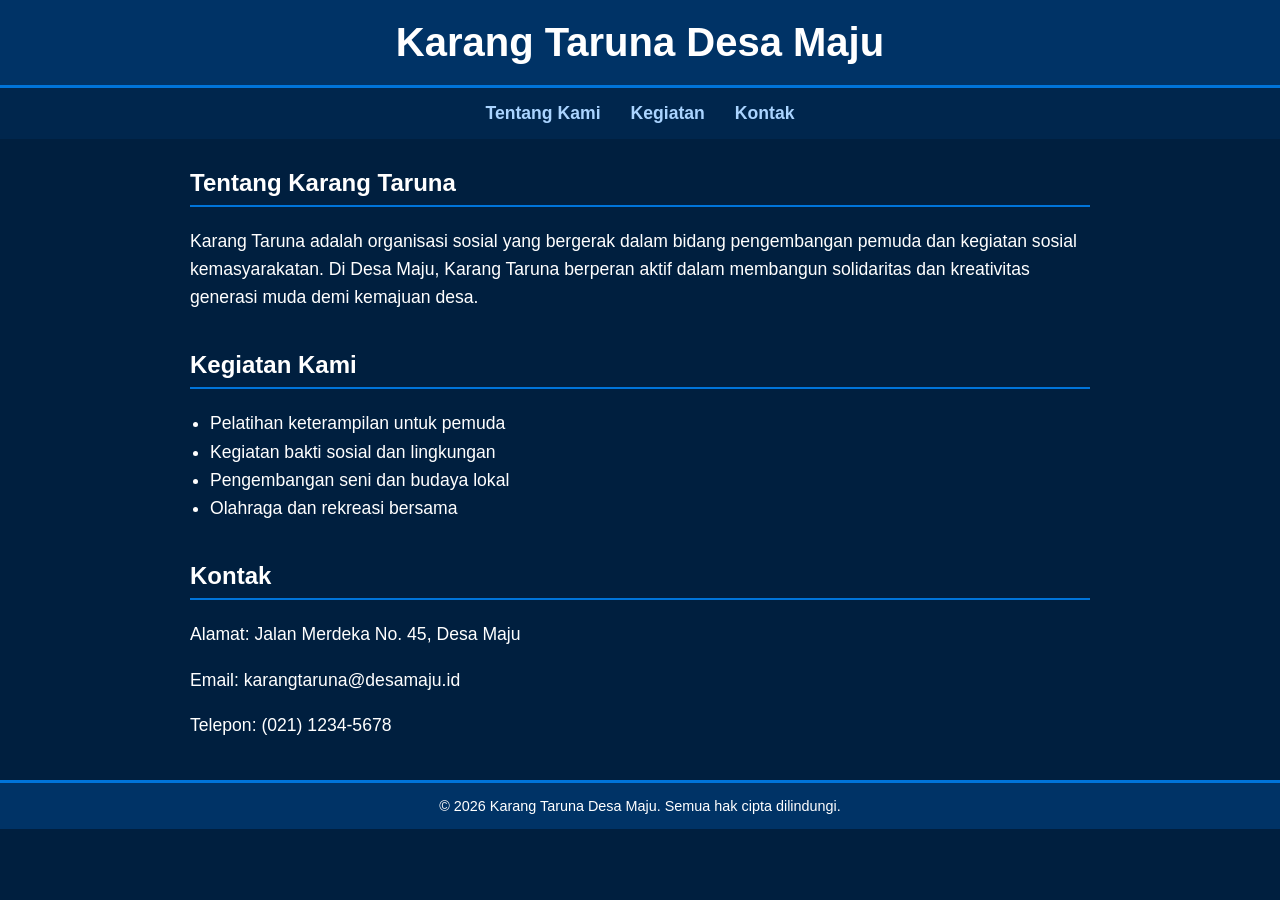
==== index.html @ d3fd3908 "Create index.html" ====
<!DOCTYPE html>
<html lang="id">
<head>
    <meta charset="UTF-8" />
    <meta name="viewport" content="width=device-width, initial-scale=1" />
    <title>Profil Karang Taruna</title>
    <style>
        body {
            font-family: Arial, sans-serif;
            background-color: #001f3f; /* Navy Blue */
            color: #ffffff;
            margin: 0;
            padding: 0;
        }
        header {
            background-color: #003366;
            padding: 20px;
            text-align: center;
            border-bottom: 3px solid #0074D9;
        }
        header h1 {
            margin: 0;
            font-size: 2.5em;
        }
        nav {
            background-color: #00264d;
            display: flex;
            justify-content: center;
            gap: 30px;
            padding: 15px 0;
        }
        nav a {
            color: #aad4ff;
            text-decoration: none;
            font-weight: bold;
            font-size: 1.1em;
        }
        nav a:hover {
            color: #ffffff;
            border-bottom: 2px solid #0074D9;
        }
        main {
            max-width: 900px;
            margin: 30px auto;
            padding: 0 20px;
        }
        section {
            margin-bottom: 40px;
        }
        h2 {
            border-bottom: 2px solid #0074D9;
            padding-bottom: 8px;
            margin-bottom: 20px;
        }
        p, ul {
            line-height: 1.6;
            font-size: 1.1em;
        }
        ul {
            padding-left: 20px;
        }
        footer {
            background-color: #003366;
            text-align: center;
            padding: 15px;
            font-size: 0.9em;
            border-top: 3px solid #0074D9;
        }
    </style>
</head>
<body>
    <header>
        <h1>Karang Taruna Desa Maju</h1>
    </header>
    <nav>
        <a href="#about">Tentang Kami</a>
        <a href="#activities">Kegiatan</a>
        <a href="#contact">Kontak</a>
    </nav>
    <main>
        <section id="about">
            <h2>Tentang Karang Taruna</h2>
            <p>Karang Taruna adalah organisasi sosial yang bergerak dalam bidang pengembangan pemuda dan kegiatan sosial kemasyarakatan. Di Desa Maju, Karang Taruna berperan aktif dalam membangun solidaritas dan kreativitas generasi muda demi kemajuan desa.</p>
        </section>
        <section id="activities">
            <h2>Kegiatan Kami</h2>
            <ul>
                <li>Pelatihan keterampilan untuk pemuda</li>
                <li>Kegiatan bakti sosial dan lingkungan</li>
                <li>Pengembangan seni dan budaya lokal</li>
                <li>Olahraga dan rekreasi bersama</li>
            </ul>
        </section>
        <section id="contact">
            <h2>Kontak</h2>
            <p>Alamat: Jalan Merdeka No. 45, Desa Maju</p>
            <p>Email: karangtaruna@desamaju.id</p>
            <p>Telepon: (021) 1234-5678</p>
        </section>
    </main>
    <footer>
        &copy; 2026 Karang Taruna Desa Maju. Semua hak cipta dilindungi.
    </footer>
</body>
</html>
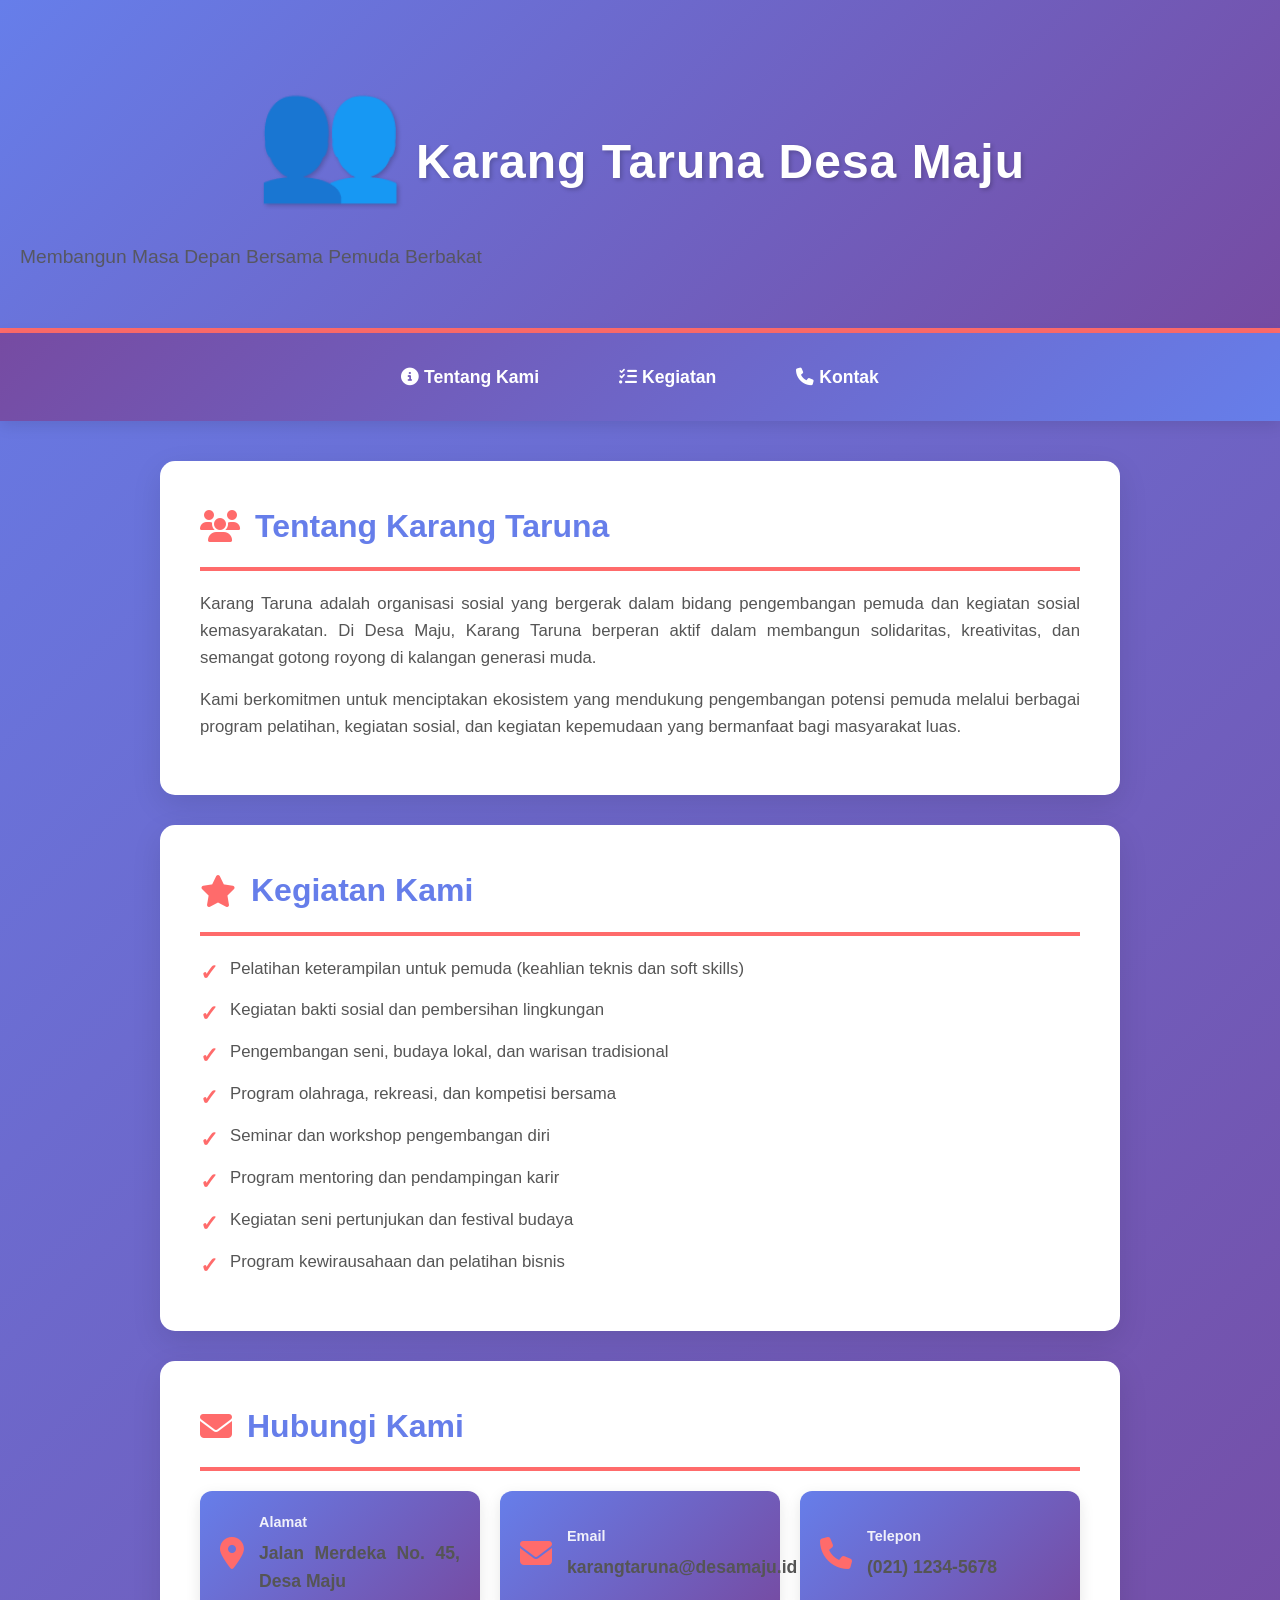
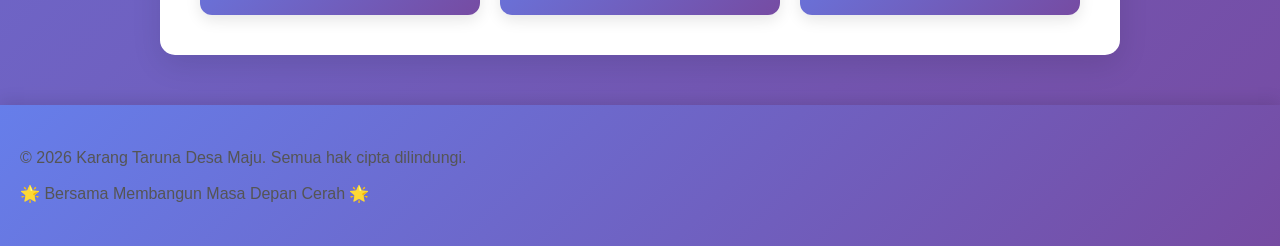
==== commit 0c4c5412: "Revamp index.html with new styles and content Updated the title and enhanced the styling of the page" ====
--- a/index.html
+++ b/index.html
@@ -3,103 +3,284 @@
 <head>
     <meta charset="UTF-8" />
     <meta name="viewport" content="width=device-width, initial-scale=1" />
-    <title>Profil Karang Taruna</title>
+    <title>Profil Karang Taruna - Desa Maju</title>
+    <link rel="stylesheet" href="https://cdnjs.cloudflare.com/ajax/libs/font-awesome/6.4.0/css/all.min.css">
     <style>
-        body {
-            font-family: Arial, sans-serif;
-            background-color: #001f3f; /* Navy Blue */
-            color: #ffffff;
+        * {
             margin: 0;
             padding: 0;
-        }
+            box-sizing: border-box;
+        }
+        
+        body {
+            font-family: 'Segoe UI', Tahoma, Geneva, Verdana, sans-serif;
+            background: linear-gradient(135deg, #667eea 0%, #764ba2 100%);
+            color: #333;
+            line-height: 1.6;
+        }
+        
         header {
-            background-color: #003366;
-            padding: 20px;
+            background: linear-gradient(135deg, #667eea 0%, #764ba2 100%);
+            padding: 40px 20px;
             text-align: center;
-            border-bottom: 3px solid #0074D9;
-        }
+            color: white;
+            box-shadow: 0 8px 20px rgba(0, 0, 0, 0.15);
+            border-bottom: 5px solid #ff6b6b;
+        }
+        
         header h1 {
-            margin: 0;
-            font-size: 2.5em;
-        }
+            font-size: 3em;
+            font-weight: 700;
+            margin-bottom: 10px;
+            text-shadow: 2px 2px 4px rgba(0, 0, 0, 0.2);
+            letter-spacing: 1px;
+        }
+        
+        header p {
+            font-size: 1.2em;
+            opacity: 0.9;
+            font-weight: 300;
+        }
+        
         nav {
-            background-color: #00264d;
+            background: linear-gradient(135deg, #764ba2 0%, #667eea 100%);
             display: flex;
             justify-content: center;
-            gap: 30px;
-            padding: 15px 0;
-        }
+            gap: 40px;
+            padding: 20px;
+            flex-wrap: wrap;
+            box-shadow: 0 4px 15px rgba(0, 0, 0, 0.1);
+            position: sticky;
+            top: 0;
+            z-index: 100;
+        }
+        
         nav a {
-            color: #aad4ff;
+            color: white;
             text-decoration: none;
+            font-weight: 600;
+            font-size: 1.1em;
+            padding: 10px 20px;
+            border-radius: 25px;
+            transition: all 0.3s ease;
+            position: relative;
+        }
+        
+        nav a:hover {
+            background-color: rgba(255, 255, 255, 0.2);
+            transform: translateY(-2px);
+            box-shadow: 0 4px 12px rgba(255, 107, 107, 0.3);
+        }
+        
+        main {
+            max-width: 1000px;
+            margin: 40px auto;
+            padding: 0 20px;
+        }
+        
+        section {
+            background: white;
+            margin-bottom: 30px;
+            padding: 40px;
+            border-radius: 15px;
+            box-shadow: 0 10px 30px rgba(0, 0, 0, 0.1);
+            transition: transform 0.3s ease, box-shadow 0.3s ease;
+        }
+        
+        section:hover {
+            transform: translateY(-5px);
+            box-shadow: 0 15px 40px rgba(0, 0, 0, 0.15);
+        }
+        
+        h2 {
+            color: #667eea;
+            font-size: 2em;
+            margin-bottom: 20px;
+            padding-bottom: 15px;
+            border-bottom: 4px solid #ff6b6b;
+            display: flex;
+            align-items: center;
+            gap: 15px;
+        }
+        
+        h2 i {
+            color: #ff6b6b;
+        }
+        
+        p {
+            font-size: 1.05em;
+            color: #555;
+            margin-bottom: 15px;
+            text-align: justify;
+        }
+        
+        ul {
+            list-style: none;
+            padding: 0;
+        }
+        
+        ul li {
+            font-size: 1.05em;
+            margin-bottom: 15px;
+            padding-left: 30px;
+            position: relative;
+            color: #555;
+        }
+        
+        ul li:before {
+            content: "✓";
+            position: absolute;
+            left: 0;
+            color: #ff6b6b;
             font-weight: bold;
+            font-size: 1.3em;
+        }
+        
+        .contact-info {
+            display: grid;
+            grid-template-columns: repeat(auto-fit, minmax(250px, 1fr));
+            gap: 20px;
+            margin-top: 20px;
+        }
+        
+        .contact-card {
+            background: linear-gradient(135deg, #667eea 0%, #764ba2 100%);
+            padding: 20px;
+            border-radius: 12px;
+            color: white;
+            display: flex;
+            align-items: center;
+            gap: 15px;
+            box-shadow: 0 5px 15px rgba(0, 0, 0, 0.1);
+        }
+        
+        .contact-card i {
+            font-size: 2em;
+            color: #ff6b6b;
+        }
+        
+        .contact-card div h3 {
+            margin: 0;
+            font-size: 0.9em;
+            opacity: 0.9;
+        }
+        
+        .contact-card div p {
+            margin: 5px 0 0 0;
             font-size: 1.1em;
-        }
-        nav a:hover {
-            color: #ffffff;
-            border-bottom: 2px solid #0074D9;
-        }
-        main {
-            max-width: 900px;
-            margin: 30px auto;
-            padding: 0 20px;
-        }
-        section {
-            margin-bottom: 40px;
-        }
-        h2 {
-            border-bottom: 2px solid #0074D9;
-            padding-bottom: 8px;
-            margin-bottom: 20px;
-        }
-        p, ul {
-            line-height: 1.6;
-            font-size: 1.1em;
-        }
-        ul {
-            padding-left: 20px;
-        }
+            font-weight: 600;
+        }
+        
         footer {
-            background-color: #003366;
+            background: linear-gradient(135deg, #667eea 0%, #764ba2 100%);
             text-align: center;
-            padding: 15px;
-            font-size: 0.9em;
-            border-top: 3px solid #0074D9;
+            padding: 30px 20px;
+            color: white;
+            margin-top: 50px;
+            box-shadow: 0 -4px 15px rgba(0, 0, 0, 0.1);
+        }
+        
+        footer p {
+            font-size: 1em;
+            margin: 10px 0;
+        }
+        
+        .logo-emoji {
+            font-size: 2.5em;
+            margin-right: 10px;
+        }
+        
+        @media (max-width: 768px) {
+            header h1 {
+                font-size: 2em;
+            }
+            
+            nav {
+                gap: 15px;
+            }
+            
+            section {
+                padding: 25px;
+            }
+            
+            h2 {
+                font-size: 1.5em;
+            }
+            
+            .contact-info {
+                grid-template-columns: 1fr;
+            }
         }
     </style>
 </head>
 <body>
     <header>
-        <h1>Karang Taruna Desa Maju</h1>
+        <h1><span class="logo-emoji">👥</span>Karang Taruna Desa Maju</h1>
+        <p>Membangun Masa Depan Bersama Pemuda Berbakat</p>
     </header>
+    
     <nav>
-        <a href="#about">Tentang Kami</a>
-        <a href="#activities">Kegiatan</a>
-        <a href="#contact">Kontak</a>
+        <a href="#about"><i class="fas fa-info-circle"></i> Tentang Kami</a>
+        <a href="#activities"><i class="fas fa-tasks"></i> Kegiatan</a>
+        <a href="#contact"><i class="fas fa-phone"></i> Kontak</a>
     </nav>
+    
     <main>
         <section id="about">
-            <h2>Tentang Karang Taruna</h2>
-            <p>Karang Taruna adalah organisasi sosial yang bergerak dalam bidang pengembangan pemuda dan kegiatan sosial kemasyarakatan. Di Desa Maju, Karang Taruna berperan aktif dalam membangun solidaritas dan kreativitas generasi muda demi kemajuan desa.</p>
+            <h2><i class="fas fa-users"></i> Tentang Karang Taruna</h2>
+            <p>
+                Karang Taruna adalah organisasi sosial yang bergerak dalam bidang pengembangan pemuda dan kegiatan sosial kemasyarakatan. Di Desa Maju, Karang Taruna berperan aktif dalam membangun solidaritas, kreativitas, dan semangat gotong royong di kalangan generasi muda.
+            </p>
+            <p>
+                Kami berkomitmen untuk menciptakan ekosistem yang mendukung pengembangan potensi pemuda melalui berbagai program pelatihan, kegiatan sosial, dan kegiatan kepemudaan yang bermanfaat bagi masyarakat luas.
+            </p>
         </section>
+        
         <section id="activities">
-            <h2>Kegiatan Kami</h2>
+            <h2><i class="fas fa-star"></i> Kegiatan Kami</h2>
             <ul>
-                <li>Pelatihan keterampilan untuk pemuda</li>
-                <li>Kegiatan bakti sosial dan lingkungan</li>
-                <li>Pengembangan seni dan budaya lokal</li>
-                <li>Olahraga dan rekreasi bersama</li>
+                <li>Pelatihan keterampilan untuk pemuda (keahlian teknis dan soft skills)</li>
+                <li>Kegiatan bakti sosial dan pembersihan lingkungan</li>
+                <li>Pengembangan seni, budaya lokal, dan warisan tradisional</li>
+                <li>Program olahraga, rekreasi, dan kompetisi bersama</li>
+                <li>Seminar dan workshop pengembangan diri</li>
+                <li>Program mentoring dan pendampingan karir</li>
+                <li>Kegiatan seni pertunjukan dan festival budaya</li>
+                <li>Program kewirausahaan dan pelatihan bisnis</li>
             </ul>
         </section>
+        
         <section id="contact">
-            <h2>Kontak</h2>
-            <p>Alamat: Jalan Merdeka No. 45, Desa Maju</p>
-            <p>Email: karangtaruna@desamaju.id</p>
-            <p>Telepon: (021) 1234-5678</p>
+            <h2><i class="fas fa-envelope"></i> Hubungi Kami</h2>
+            <div class="contact-info">
+                <div class="contact-card">
+                    <i class="fas fa-map-marker-alt"></i>
+                    <div>
+                        <h3>Alamat</h3>
+                        <p>Jalan Merdeka No. 45, Desa Maju</p>
+                    </div>
+                </div>
+                <div class="contact-card">
+                    <i class="fas fa-envelope"></i>
+                    <div>
+                        <h3>Email</h3>
+                        <p>karangtaruna@desamaju.id</p>
+                    </div>
+                </div>
+                <div class="contact-card">
+                    <i class="fas fa-phone"></i>
+                    <div>
+                        <h3>Telepon</h3>
+                        <p>(021) 1234-5678</p>
+                    </div>
+                </div>
+            </div>
         </section>
     </main>
+    
     <footer>
-        &copy; 2026 Karang Taruna Desa Maju. Semua hak cipta dilindungi.
+        <p>&copy; 2026 Karang Taruna Desa Maju. Semua hak cipta dilindungi.</p>
+        <p>🌟 Bersama Membangun Masa Depan Cerah 🌟</p>
     </footer>
 </body>
 </html>
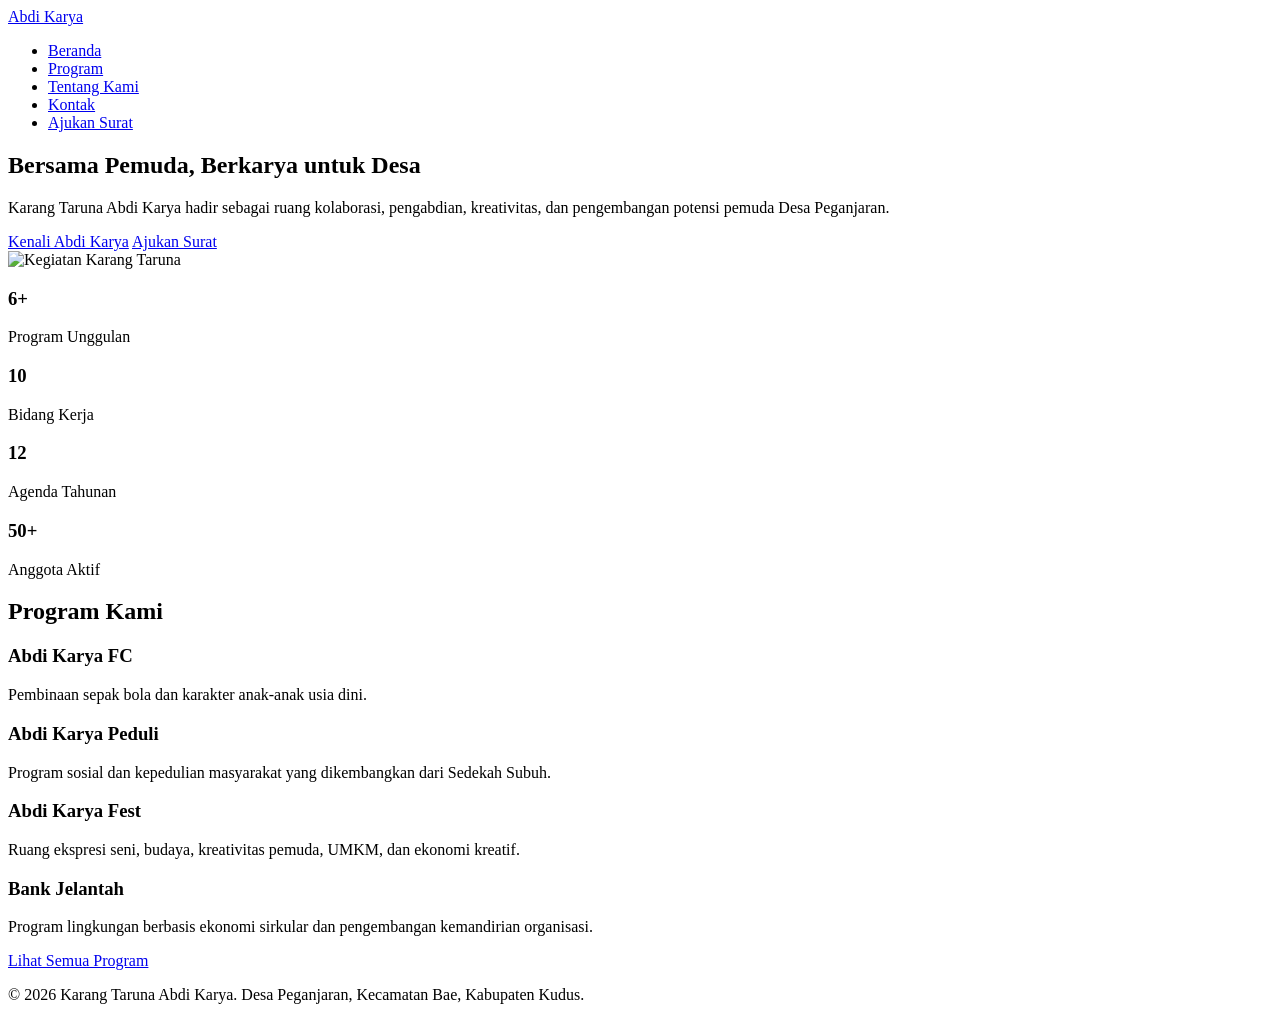
==== commit a4b6f76b: "Add initial HTML structure for the website" ====
--- a/index.html
+++ b/index.html
@@ -1,286 +1,96 @@
 <!DOCTYPE html>
 <html lang="id">
 <head>
-    <meta charset="UTF-8" />
-    <meta name="viewport" content="width=device-width, initial-scale=1" />
-    <title>Profil Karang Taruna - Desa Maju</title>
-    <link rel="stylesheet" href="https://cdnjs.cloudflare.com/ajax/libs/font-awesome/6.4.0/css/all.min.css">
-    <style>
-        * {
-            margin: 0;
-            padding: 0;
-            box-sizing: border-box;
-        }
-        
-        body {
-            font-family: 'Segoe UI', Tahoma, Geneva, Verdana, sans-serif;
-            background: linear-gradient(135deg, #667eea 0%, #764ba2 100%);
-            color: #333;
-            line-height: 1.6;
-        }
-        
-        header {
-            background: linear-gradient(135deg, #667eea 0%, #764ba2 100%);
-            padding: 40px 20px;
-            text-align: center;
-            color: white;
-            box-shadow: 0 8px 20px rgba(0, 0, 0, 0.15);
-            border-bottom: 5px solid #ff6b6b;
-        }
-        
-        header h1 {
-            font-size: 3em;
-            font-weight: 700;
-            margin-bottom: 10px;
-            text-shadow: 2px 2px 4px rgba(0, 0, 0, 0.2);
-            letter-spacing: 1px;
-        }
-        
-        header p {
-            font-size: 1.2em;
-            opacity: 0.9;
-            font-weight: 300;
-        }
-        
-        nav {
-            background: linear-gradient(135deg, #764ba2 0%, #667eea 100%);
-            display: flex;
-            justify-content: center;
-            gap: 40px;
-            padding: 20px;
-            flex-wrap: wrap;
-            box-shadow: 0 4px 15px rgba(0, 0, 0, 0.1);
-            position: sticky;
-            top: 0;
-            z-index: 100;
-        }
-        
-        nav a {
-            color: white;
-            text-decoration: none;
-            font-weight: 600;
-            font-size: 1.1em;
-            padding: 10px 20px;
-            border-radius: 25px;
-            transition: all 0.3s ease;
-            position: relative;
-        }
-        
-        nav a:hover {
-            background-color: rgba(255, 255, 255, 0.2);
-            transform: translateY(-2px);
-            box-shadow: 0 4px 12px rgba(255, 107, 107, 0.3);
-        }
-        
-        main {
-            max-width: 1000px;
-            margin: 40px auto;
-            padding: 0 20px;
-        }
-        
-        section {
-            background: white;
-            margin-bottom: 30px;
-            padding: 40px;
-            border-radius: 15px;
-            box-shadow: 0 10px 30px rgba(0, 0, 0, 0.1);
-            transition: transform 0.3s ease, box-shadow 0.3s ease;
-        }
-        
-        section:hover {
-            transform: translateY(-5px);
-            box-shadow: 0 15px 40px rgba(0, 0, 0, 0.15);
-        }
-        
-        h2 {
-            color: #667eea;
-            font-size: 2em;
-            margin-bottom: 20px;
-            padding-bottom: 15px;
-            border-bottom: 4px solid #ff6b6b;
-            display: flex;
-            align-items: center;
-            gap: 15px;
-        }
-        
-        h2 i {
-            color: #ff6b6b;
-        }
-        
-        p {
-            font-size: 1.05em;
-            color: #555;
-            margin-bottom: 15px;
-            text-align: justify;
-        }
-        
-        ul {
-            list-style: none;
-            padding: 0;
-        }
-        
-        ul li {
-            font-size: 1.05em;
-            margin-bottom: 15px;
-            padding-left: 30px;
-            position: relative;
-            color: #555;
-        }
-        
-        ul li:before {
-            content: "✓";
-            position: absolute;
-            left: 0;
-            color: #ff6b6b;
-            font-weight: bold;
-            font-size: 1.3em;
-        }
-        
-        .contact-info {
-            display: grid;
-            grid-template-columns: repeat(auto-fit, minmax(250px, 1fr));
-            gap: 20px;
-            margin-top: 20px;
-        }
-        
-        .contact-card {
-            background: linear-gradient(135deg, #667eea 0%, #764ba2 100%);
-            padding: 20px;
-            border-radius: 12px;
-            color: white;
-            display: flex;
-            align-items: center;
-            gap: 15px;
-            box-shadow: 0 5px 15px rgba(0, 0, 0, 0.1);
-        }
-        
-        .contact-card i {
-            font-size: 2em;
-            color: #ff6b6b;
-        }
-        
-        .contact-card div h3 {
-            margin: 0;
-            font-size: 0.9em;
-            opacity: 0.9;
-        }
-        
-        .contact-card div p {
-            margin: 5px 0 0 0;
-            font-size: 1.1em;
-            font-weight: 600;
-        }
-        
-        footer {
-            background: linear-gradient(135deg, #667eea 0%, #764ba2 100%);
-            text-align: center;
-            padding: 30px 20px;
-            color: white;
-            margin-top: 50px;
-            box-shadow: 0 -4px 15px rgba(0, 0, 0, 0.1);
-        }
-        
-        footer p {
-            font-size: 1em;
-            margin: 10px 0;
-        }
-        
-        .logo-emoji {
-            font-size: 2.5em;
-            margin-right: 10px;
-        }
-        
-        @media (max-width: 768px) {
-            header h1 {
-                font-size: 2em;
-            }
-            
-            nav {
-                gap: 15px;
-            }
-            
-            section {
-                padding: 25px;
-            }
-            
-            h2 {
-                font-size: 1.5em;
-            }
-            
-            .contact-info {
-                grid-template-columns: 1fr;
-            }
-        }
-    </style>
+    <meta charset="UTF-8">
+    <meta name="viewport" content="width=device-width, initial-scale=1.0">
+    <title>Karang Taruna Abdi Karya</title>
+    <link rel="stylesheet" href="styles.css">
 </head>
 <body>
+    <!-- Navbar -->
     <header>
-        <h1><span class="logo-emoji">👥</span>Karang Taruna Desa Maju</h1>
-        <p>Membangun Masa Depan Bersama Pemuda Berbakat</p>
+        <nav class="navbar">
+            <div class="container">
+                <a href="#" class="logo">Abdi Karya</a>
+                <ul class="nav-links">
+                    <li><a href="#hero">Beranda</a></li>
+                    <li><a href="#program">Program</a></li>
+                    <li><a href="#about">Tentang Kami</a></li>
+                    <li><a href="#contact">Kontak</a></li>
+                    <li><a href="pengajuan.html" class="cta-button">Ajukan Surat</a></li>
+                </ul>
+            </div>
+        </nav>
     </header>
-    
-    <nav>
-        <a href="#about"><i class="fas fa-info-circle"></i> Tentang Kami</a>
-        <a href="#activities"><i class="fas fa-tasks"></i> Kegiatan</a>
-        <a href="#contact"><i class="fas fa-phone"></i> Kontak</a>
-    </nav>
-    
-    <main>
-        <section id="about">
-            <h2><i class="fas fa-users"></i> Tentang Karang Taruna</h2>
-            <p>
-                Karang Taruna adalah organisasi sosial yang bergerak dalam bidang pengembangan pemuda dan kegiatan sosial kemasyarakatan. Di Desa Maju, Karang Taruna berperan aktif dalam membangun solidaritas, kreativitas, dan semangat gotong royong di kalangan generasi muda.
-            </p>
-            <p>
-                Kami berkomitmen untuk menciptakan ekosistem yang mendukung pengembangan potensi pemuda melalui berbagai program pelatihan, kegiatan sosial, dan kegiatan kepemudaan yang bermanfaat bagi masyarakat luas.
-            </p>
-        </section>
-        
-        <section id="activities">
-            <h2><i class="fas fa-star"></i> Kegiatan Kami</h2>
-            <ul>
-                <li>Pelatihan keterampilan untuk pemuda (keahlian teknis dan soft skills)</li>
-                <li>Kegiatan bakti sosial dan pembersihan lingkungan</li>
-                <li>Pengembangan seni, budaya lokal, dan warisan tradisional</li>
-                <li>Program olahraga, rekreasi, dan kompetisi bersama</li>
-                <li>Seminar dan workshop pengembangan diri</li>
-                <li>Program mentoring dan pendampingan karir</li>
-                <li>Kegiatan seni pertunjukan dan festival budaya</li>
-                <li>Program kewirausahaan dan pelatihan bisnis</li>
-            </ul>
-        </section>
-        
-        <section id="contact">
-            <h2><i class="fas fa-envelope"></i> Hubungi Kami</h2>
-            <div class="contact-info">
-                <div class="contact-card">
-                    <i class="fas fa-map-marker-alt"></i>
-                    <div>
-                        <h3>Alamat</h3>
-                        <p>Jalan Merdeka No. 45, Desa Maju</p>
-                    </div>
+
+    <!-- Hero Section -->
+    <section id="hero" class="hero">
+        <div class="hero-content">
+            <h1>Bersama Pemuda, Berkarya untuk Desa</h1>
+            <p>Karang Taruna Abdi Karya hadir sebagai ruang kolaborasi, pengabdian, kreativitas, dan pengembangan potensi pemuda Desa Peganjaran.</p>
+            <div class="hero-buttons">
+                <a href="#about" class="btn-primary">Kenali Abdi Karya</a>
+                <a href="pengajuan.html" class="btn-secondary">Ajukan Surat</a>
+            </div>
+        </div>
+        <div class="hero-image">
+            <img src="images/hero-image.jpg" alt="Kegiatan Karang Taruna">
+        </div>
+    </section>
+
+    <!-- Statistik -->
+    <section id="statistics" class="statistics">
+        <div class="container">
+            <div class="stat-card">
+                <h3>6+</h3>
+                <p>Program Unggulan</p>
+            </div>
+            <div class="stat-card">
+                <h3>10</h3>
+                <p>Bidang Kerja</p>
+            </div>
+            <div class="stat-card">
+                <h3>12</h3>
+                <p>Agenda Tahunan</p>
+            </div>
+            <div class="stat-card">
+                <h3>50+</h3>
+                <p>Anggota Aktif</p>
+            </div>
+        </div>
+    </section>
+
+    <!-- Program Kami -->
+    <section id="program" class="program">
+        <div class="container">
+            <h2>Program Kami</h2>
+            <div class="program-grid">
+                <div class="program-card">
+                    <h3>Abdi Karya FC</h3>
+                    <p>Pembinaan sepak bola dan karakter anak-anak usia dini.</p>
                 </div>
-                <div class="contact-card">
-                    <i class="fas fa-envelope"></i>
-                    <div>
-                        <h3>Email</h3>
-                        <p>karangtaruna@desamaju.id</p>
-                    </div>
+                <div class="program-card">
+                    <h3>Abdi Karya Peduli</h3>
+                    <p>Program sosial dan kepedulian masyarakat yang dikembangkan dari Sedekah Subuh.</p>
                 </div>
-                <div class="contact-card">
-                    <i class="fas fa-phone"></i>
-                    <div>
-                        <h3>Telepon</h3>
-                        <p>(021) 1234-5678</p>
-                    </div>
+                <div class="program-card">
+                    <h3>Abdi Karya Fest</h3>
+                    <p>Ruang ekspresi seni, budaya, kreativitas pemuda, UMKM, dan ekonomi kreatif.</p>
+                </div>
+                <div class="program-card">
+                    <h3>Bank Jelantah</h3>
+                    <p>Program lingkungan berbasis ekonomi sirkular dan pengembangan kemandirian organisasi.</p>
                 </div>
             </div>
-        </section>
-    </main>
-    
+            <a href="program.html" class="btn-primary">Lihat Semua Program</a>
+        </div>
+    </section>
+
+    <!-- Footer -->
     <footer>
-        <p>&copy; 2026 Karang Taruna Desa Maju. Semua hak cipta dilindungi.</p>
-        <p>🌟 Bersama Membangun Masa Depan Cerah 🌟</p>
+        <div class="container">
+            <p>&copy; 2026 Karang Taruna Abdi Karya. Desa Peganjaran, Kecamatan Bae, Kabupaten Kudus.</p>
+        </div>
     </footer>
 </body>
 </html>
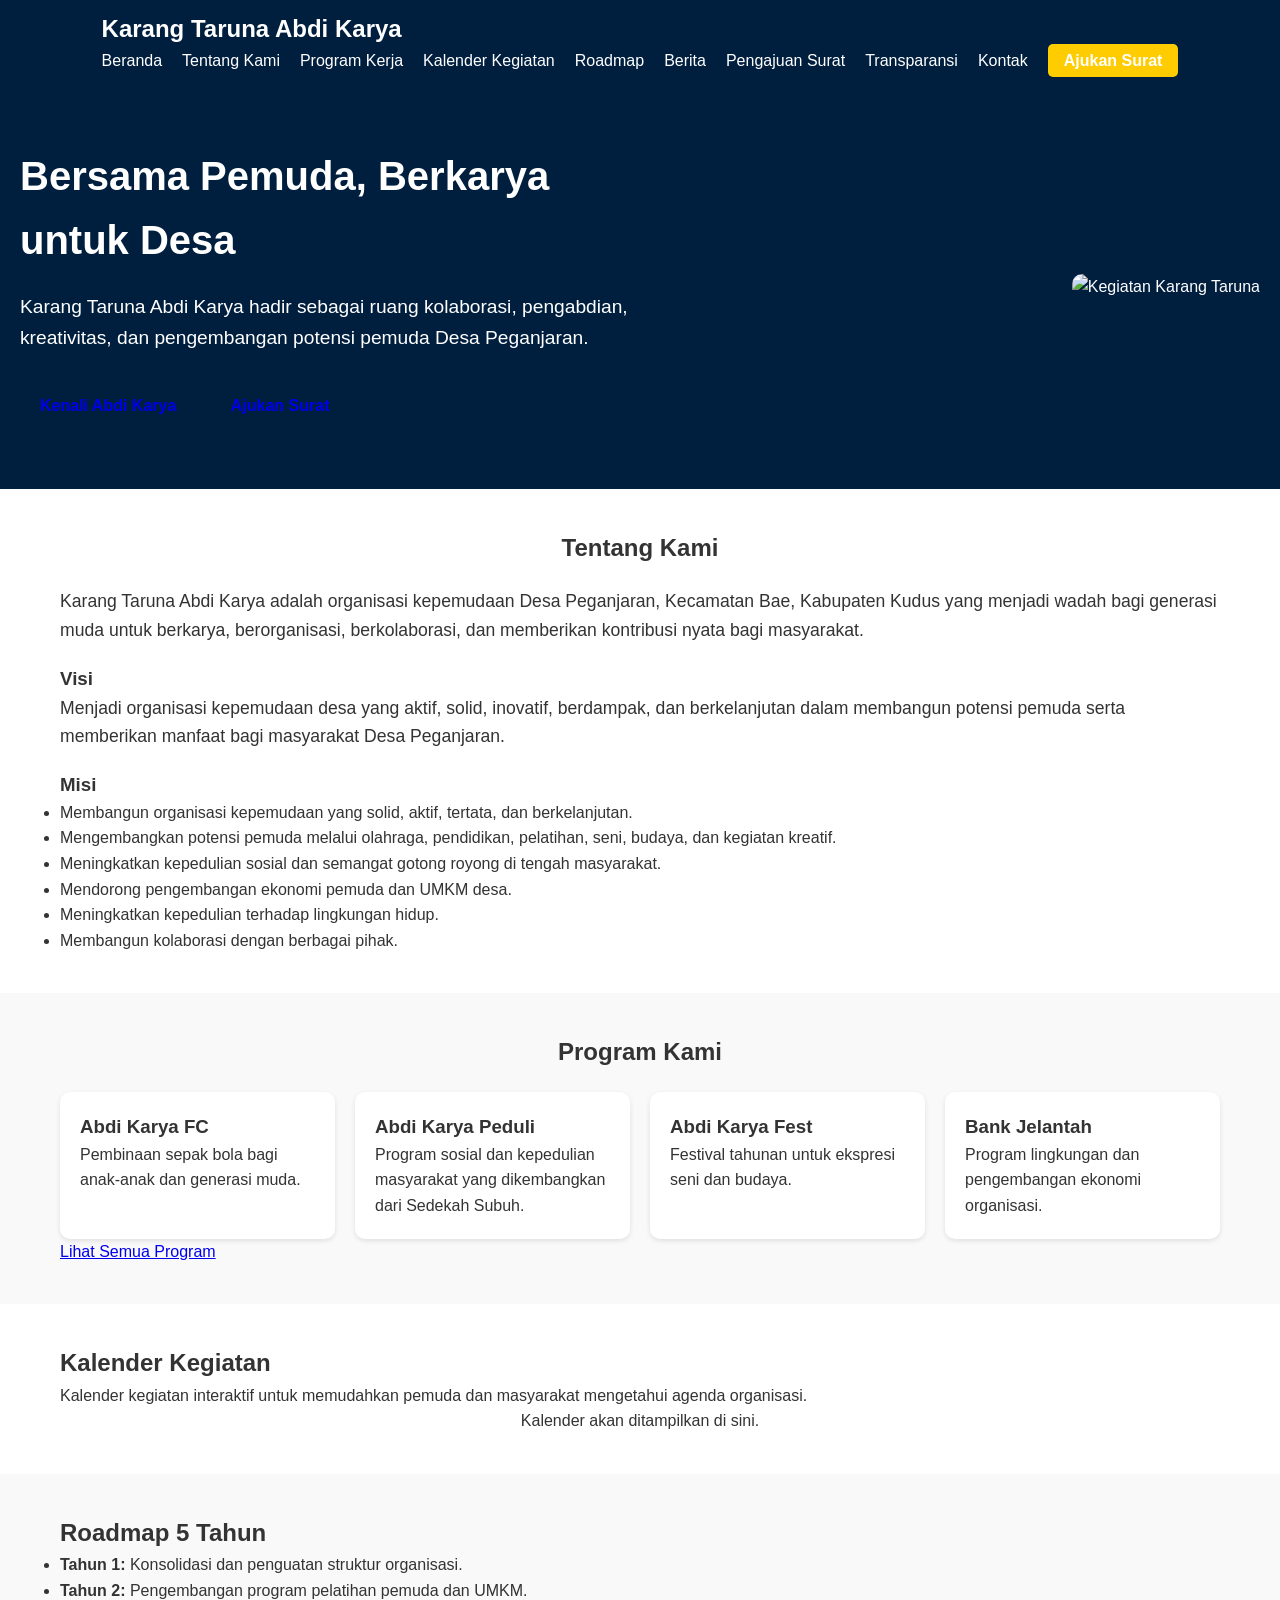
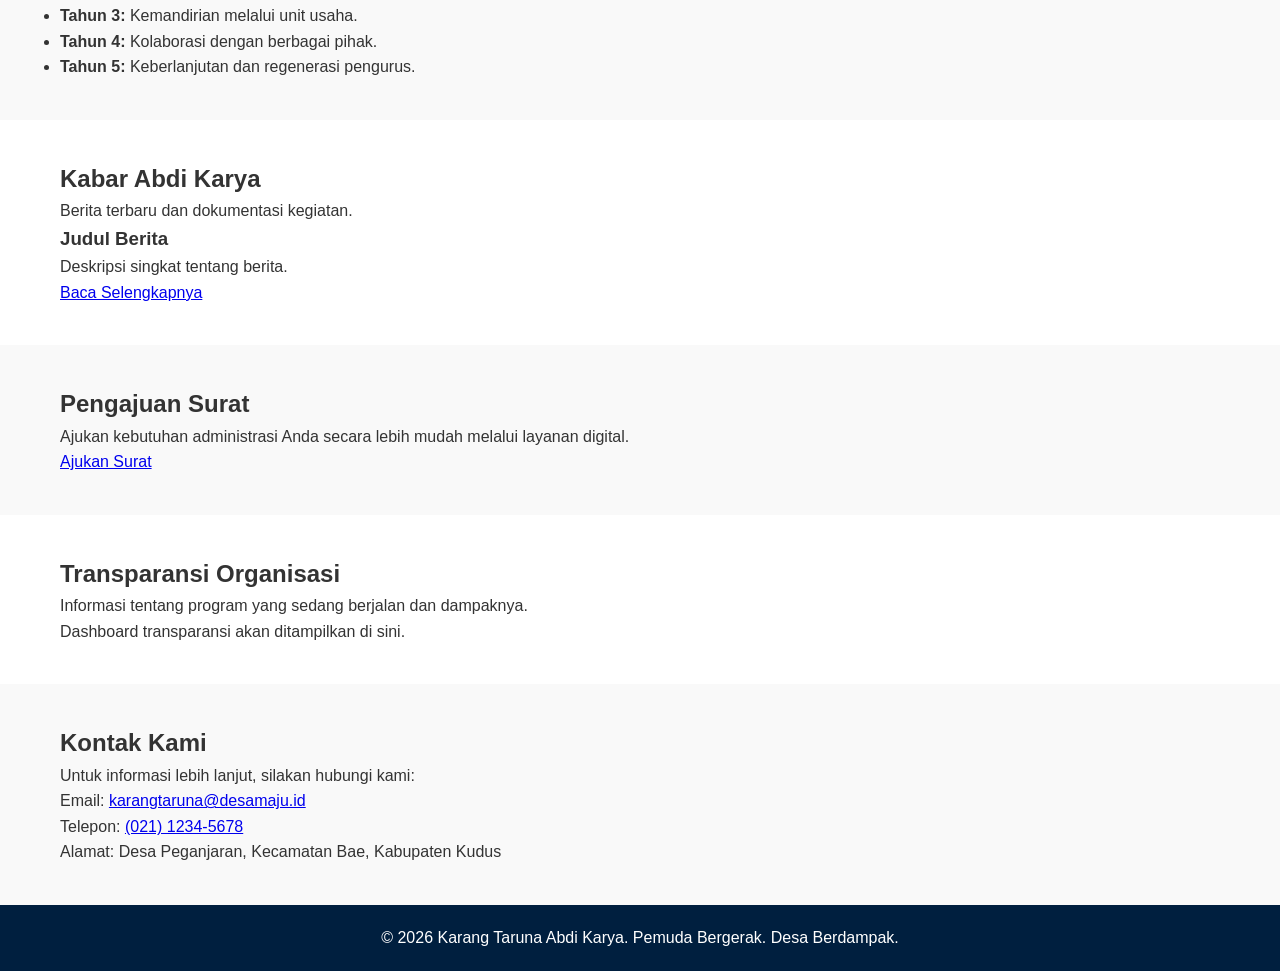
==== commit 3d36a521: "Refactor index.html with embedded CSS and content updates" ====
--- a/index.html
+++ b/index.html
@@ -4,18 +4,208 @@
     <meta charset="UTF-8">
     <meta name="viewport" content="width=device-width, initial-scale=1.0">
     <title>Karang Taruna Abdi Karya</title>
-    <link rel="stylesheet" href="styles.css">
+    <style>
+        * {
+            margin: 0;
+            padding: 0;
+            box-sizing: border-box;
+        }
+        body {
+            font-family: 'Arial', sans-serif;
+            line-height: 1.6;
+            background-color: #f9f9f9;
+            color: #333;
+        }
+        .container {
+            max-width: 1200px;
+            margin: 0 auto;
+            padding: 0 20px;
+        }
+
+        /* Navbar */
+        header {
+            background-color: #001f3f;
+            padding: 10px 20px;
+            position: sticky;
+            top: 0;
+            z-index: 1000;
+        }
+        .navbar {
+            display: flex;
+            justify-content: space-between;
+            align-items: center;
+        }
+        .navbar .logo {
+            color: #fff;
+            font-size: 1.5rem;
+            font-weight: bold;
+            text-decoration: none;
+        }
+        .nav-links {
+            list-style: none;
+            display: flex;
+            gap: 20px;
+        }
+        .nav-links li a {
+            color: #fff;
+            text-decoration: none;
+            font-size: 1rem;
+            transition: color 0.3s;
+        }
+        .nav-links li a:hover {
+            color: #ffcc00; /* Aksen kuning */
+        }
+        .cta-button {
+            background-color: #ffcc00;
+            padding: 8px 16px;
+            border-radius: 5px;
+            color: #001f3f;
+            font-weight: bold;
+            text-decoration: none;
+            transition: background-color 0.3s;
+        }
+        .cta-button:hover {
+            background-color: #ffdb4d;
+        }
+
+        /* Hero Section */
+        .hero {
+            display: flex;
+            justify-content: space-between;
+            align-items: center;
+            padding: 60px 20px;
+            background-color: #001f3f;
+            color: #fff;
+        }
+        .hero-content {
+            max-width: 50%;
+        }
+        .hero-content h1 {
+            font-size: 2.5rem;
+            margin-bottom: 20px;
+        }
+        .hero-content p {
+            font-size: 1.2rem;
+            margin-bottom: 30px;
+        }
+        .hero-buttons a {
+            display: inline-block;
+            margin-right: 10px;
+            padding: 10px 20px;
+            border-radius: 5px;
+            text-decoration: none;
+            font-weight: bold;
+        }
+        .hero-image img {
+            max-width: 100%;
+            border-radius: 10px;
+        }
+
+        /* Tentang Kami */
+        #about {
+            padding: 40px 20px;
+            background-color: #fff;
+        }
+        #about h2 {
+            text-align: center;
+            margin-bottom: 20px;
+        }
+        #about p {
+            font-size: 1.1rem;
+            margin-bottom: 20px;
+        }
+
+        /* Program Kerja */
+        #program {
+            padding: 40px 20px;
+            background-color: #f9f9f9;
+        }
+        #program h2 {
+            text-align: center;
+            margin-bottom: 20px;
+        }
+        .program-grid {
+            display: grid;
+            grid-template-columns: repeat(auto-fit, minmax(250px, 1fr));
+            gap: 20px;
+        }
+        .program-card {
+            padding: 20px;
+            background-color: #fff;
+            border-radius: 10px;
+            box-shadow: 0 2px 5px rgba(0, 0, 0, 0.1);
+            transition: transform 0.3s;
+        }
+        .program-card:hover {
+            transform: translateY(-5px);
+        }
+
+        /* Kalender Kegiatan */
+        #calendar {
+            padding: 40px 20px;
+            background-color: #fff;
+        }
+        .calendar-placeholder {
+            text-align: center;
+        }
+
+        /* Roadmap */
+        #roadmap {
+            padding: 40px 20px;
+            background-color: #f9f9f9;
+        }
+
+        /* Berita dan Dokumentasi */
+        #news {
+            padding: 40px 20px;
+            background-color: #fff;
+        }
+
+        /* Pengajuan Surat */
+        #pengajuan {
+            padding: 40px 20px;
+            background-color: #f9f9f9;
+        }
+
+        /* Transparansi Organisasi */
+        #transparency {
+            padding: 40px 20px;
+            background-color: #fff;
+        }
+
+        /* Kontak */
+        #contact {
+            padding: 40px 20px;
+            background-color: #f9f9f9;
+        }
+
+        /* Footer */
+        footer {
+            background-color: #001f3f;
+            color: #fff;
+            text-align: center;
+            padding: 20px;
+        }
+        footer p {
+            margin: 0;
+        }
+    </style>
 </head>
 <body>
     <!-- Navbar -->
     <header>
         <nav class="navbar">
             <div class="container">
-                <a href="#" class="logo">Abdi Karya</a>
+                <a href="#" class="logo">Karang Taruna Abdi Karya</a>
                 <ul class="nav-links">
                     <li><a href="#hero">Beranda</a></li>
-                    <li><a href="#program">Program</a></li>
                     <li><a href="#about">Tentang Kami</a></li>
+                    <li><a href="#program">Program Kerja</a></li>
+                    <li><a href="#calendar">Kalender Kegiatan</a></li>
+                    <li><a href="#roadmap">Roadmap</a></li>
+                    <li><a href="#news">Berita</a></li>
+                    <li><a href="#pengajuan">Pengajuan Surat</a></li>
+                    <li><a href="#transparency">Transparansi</a></li>
                     <li><a href="#contact">Kontak</a></li>
                     <li><a href="pengajuan.html" class="cta-button">Ajukan Surat</a></li>
                 </ul>
@@ -38,36 +228,33 @@
         </div>
     </section>
 
-    <!-- Statistik -->
-    <section id="statistics" class="statistics">
-        <div class="container">
-            <div class="stat-card">
-                <h3>6+</h3>
-                <p>Program Unggulan</p>
-            </div>
-            <div class="stat-card">
-                <h3>10</h3>
-                <p>Bidang Kerja</p>
-            </div>
-            <div class="stat-card">
-                <h3>12</h3>
-                <p>Agenda Tahunan</p>
-            </div>
-            <div class="stat-card">
-                <h3>50+</h3>
-                <p>Anggota Aktif</p>
-            </div>
-        </div>
-    </section>
-
-    <!-- Program Kami -->
-    <section id="program" class="program">
+    <!-- Tentang Kami -->
+    <section id="about">
+        <div class="container">
+            <h2>Tentang Kami</h2>
+            <p>Karang Taruna Abdi Karya adalah organisasi kepemudaan Desa Peganjaran, Kecamatan Bae, Kabupaten Kudus yang menjadi wadah bagi generasi muda untuk berkarya, berorganisasi, berkolaborasi, dan memberikan kontribusi nyata bagi masyarakat.</p>
+            <h3>Visi</h3>
+            <p>Menjadi organisasi kepemudaan desa yang aktif, solid, inovatif, berdampak, dan berkelanjutan dalam membangun potensi pemuda serta memberikan manfaat bagi masyarakat Desa Peganjaran.</p>
+            <h3>Misi</h3>
+            <ul>
+                <li>Membangun organisasi kepemudaan yang solid, aktif, tertata, dan berkelanjutan.</li>
+                <li>Mengembangkan potensi pemuda melalui olahraga, pendidikan, pelatihan, seni, budaya, dan kegiatan kreatif.</li>
+                <li>Meningkatkan kepedulian sosial dan semangat gotong royong di tengah masyarakat.</li>
+                <li>Mendorong pengembangan ekonomi pemuda dan UMKM desa.</li>
+                <li>Meningkatkan kepedulian terhadap lingkungan hidup.</li>
+                <li>Membangun kolaborasi dengan berbagai pihak.</li>
+            </ul>
+        </div>
+    </section>
+
+    <!-- Program Kerja -->
+    <section id="program">
         <div class="container">
             <h2>Program Kami</h2>
             <div class="program-grid">
                 <div class="program-card">
                     <h3>Abdi Karya FC</h3>
-                    <p>Pembinaan sepak bola dan karakter anak-anak usia dini.</p>
+                    <p>Pembinaan sepak bola bagi anak-anak dan generasi muda.</p>
                 </div>
                 <div class="program-card">
                     <h3>Abdi Karya Peduli</h3>
@@ -75,21 +262,92 @@
                 </div>
                 <div class="program-card">
                     <h3>Abdi Karya Fest</h3>
-                    <p>Ruang ekspresi seni, budaya, kreativitas pemuda, UMKM, dan ekonomi kreatif.</p>
+                    <p>Festival tahunan untuk ekspresi seni dan budaya.</p>
                 </div>
                 <div class="program-card">
                     <h3>Bank Jelantah</h3>
-                    <p>Program lingkungan berbasis ekonomi sirkular dan pengembangan kemandirian organisasi.</p>
+                    <p>Program lingkungan dan pengembangan ekonomi organisasi.</p>
                 </div>
             </div>
             <a href="program.html" class="btn-primary">Lihat Semua Program</a>
+        </div>
+    </section>
+
+    <!-- Kalender Kegiatan -->
+    <section id="calendar">
+        <div class="container">
+            <h2>Kalender Kegiatan</h2>
+            <p>Kalender kegiatan interaktif untuk memudahkan pemuda dan masyarakat mengetahui agenda organisasi.</p>
+            <div class="calendar-placeholder">
+                <p>Kalender akan ditampilkan di sini.</p>
+            </div>
+        </div>
+    </section>
+
+    <!-- Roadmap -->
+    <section id="roadmap">
+        <div class="container">
+            <h2>Roadmap 5 Tahun</h2>
+            <ul>
+                <li><strong>Tahun 1:</strong> Konsolidasi dan penguatan struktur organisasi.</li>
+                <li><strong>Tahun 2:</strong> Pengembangan program pelatihan pemuda dan UMKM.</li>
+                <li><strong>Tahun 3:</strong> Kemandirian melalui unit usaha.</li>
+                <li><strong>Tahun 4:</strong> Kolaborasi dengan berbagai pihak.</li>
+                <li><strong>Tahun 5:</strong> Keberlanjutan dan regenerasi pengurus.</li>
+            </ul>
+        </div>
+    </section>
+
+    <!-- Berita dan Dokumentasi -->
+    <section id="news">
+        <div class="container">
+            <h2>Kabar Abdi Karya</h2>
+            <p>Berita terbaru dan dokumentasi kegiatan.</p>
+            <div class="news-grid">
+                <div class="news-card">
+                    <h3>Judul Berita</h3>
+                    <p>Deskripsi singkat tentang berita.</p>
+                    <a href="#" class="btn-secondary">Baca Selengkapnya</a>
+                </div>
+            </div>
+        </div>
+    </section>
+
+    <!-- Digitalisasi Pengajuan Surat -->
+    <section id="pengajuan">
+        <div class="container">
+            <h2>Pengajuan Surat</h2>
+            <p>Ajukan kebutuhan administrasi Anda secara lebih mudah melalui layanan digital.</p>
+            <a href="pengajuan.html" class="btn-primary">Ajukan Surat</a>
+        </div>
+    </section>
+
+    <!-- Transparansi Organisasi -->
+    <section id="transparency">
+        <div class="container">
+            <h2>Transparansi Organisasi</h2>
+            <p>Informasi tentang program yang sedang berjalan dan dampaknya.</p>
+            <div class="transparency-dashboard">
+                <p>Dashboard transparansi akan ditampilkan di sini.</p>
+            </div>
+        </div>
+    </section>
+
+    <!-- Kontak -->
+    <section id="contact">
+        <div class="container">
+            <h2>Kontak Kami</h2>
+            <p>Untuk informasi lebih lanjut, silakan hubungi kami:</p>
+            <p>Email: <a href="mailto:karangtaruna@desamaju.id">karangtaruna@desamaju.id</a></p>
+            <p>Telepon: <a href="tel:+622112345678">(021) 1234-5678</a></p>
+            <p>Alamat: Desa Peganjaran, Kecamatan Bae, Kabupaten Kudus</p>
         </div>
     </section>
 
     <!-- Footer -->
     <footer>
         <div class="container">
-            <p>&copy; 2026 Karang Taruna Abdi Karya. Desa Peganjaran, Kecamatan Bae, Kabupaten Kudus.</p>
+            <p>&copy; 2026 Karang Taruna Abdi Karya. Pemuda Bergerak. Desa Berdampak.</p>
         </div>
     </footer>
 </body>
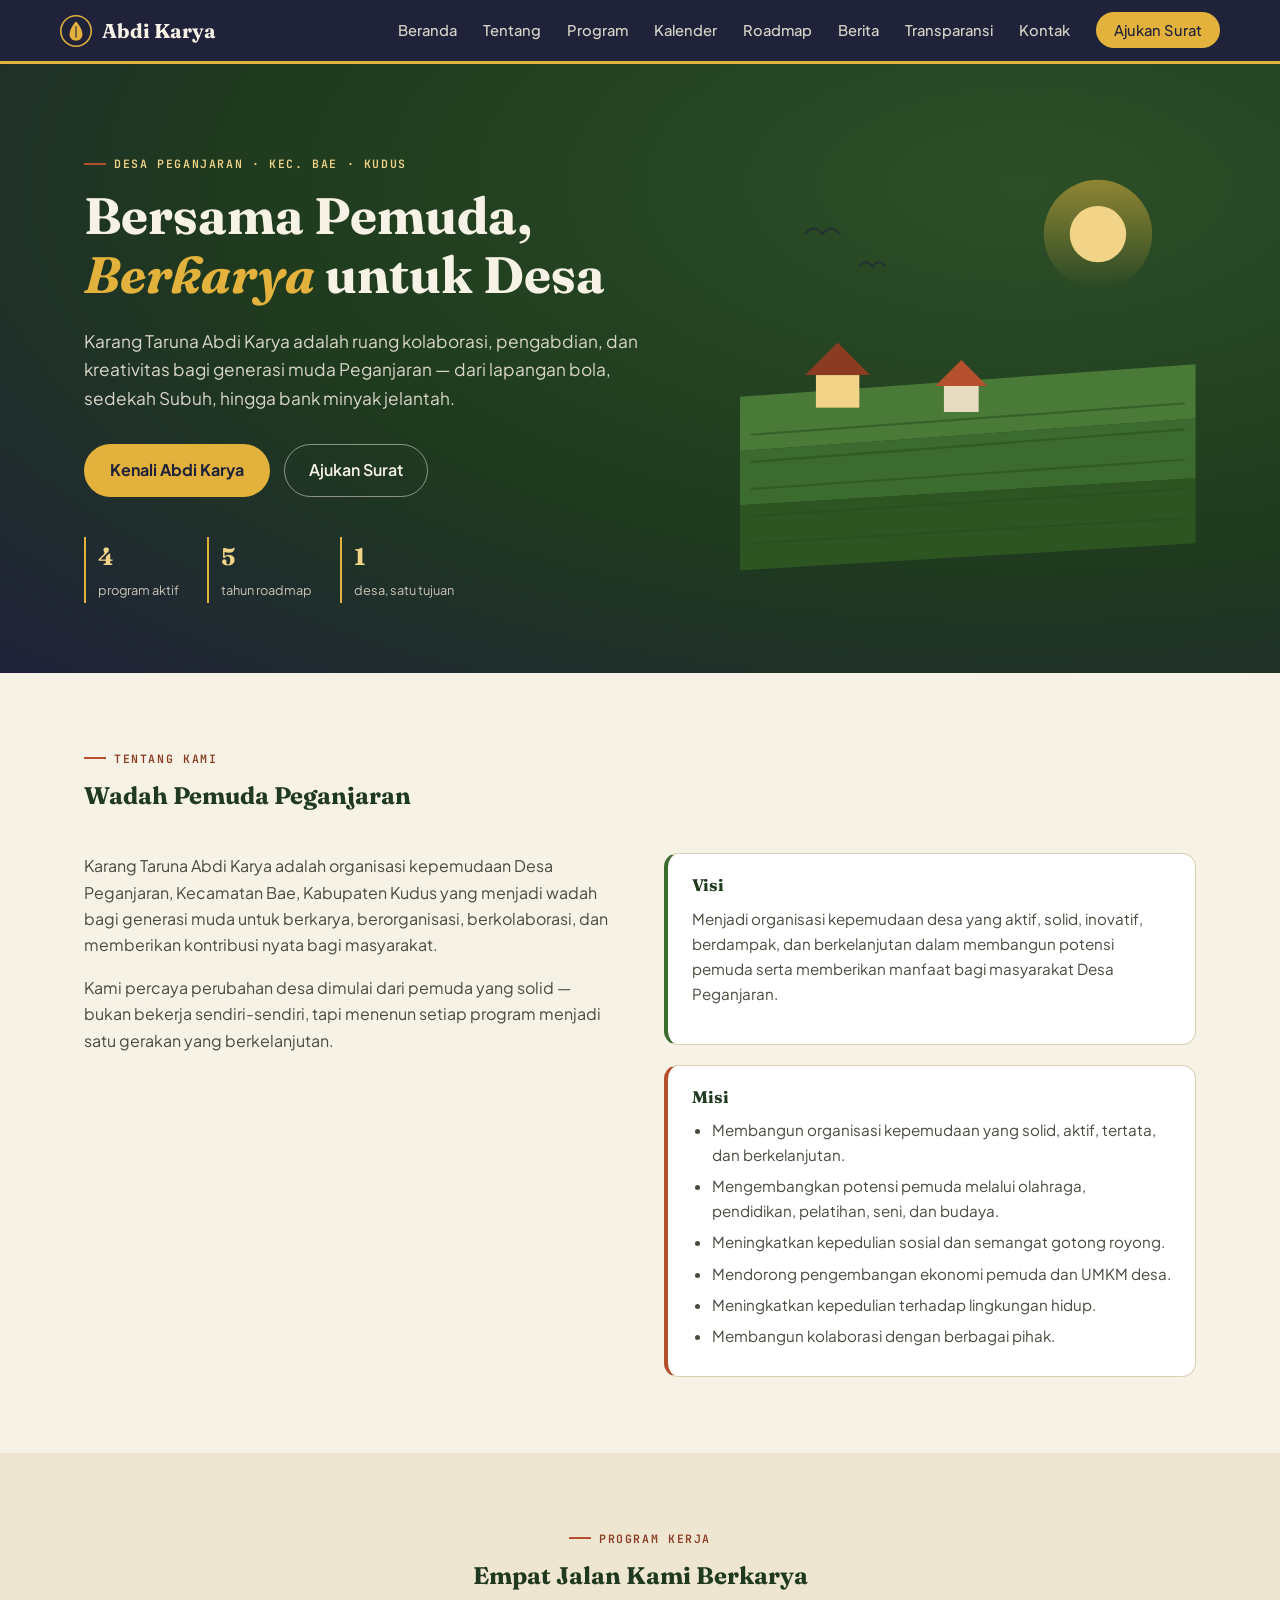
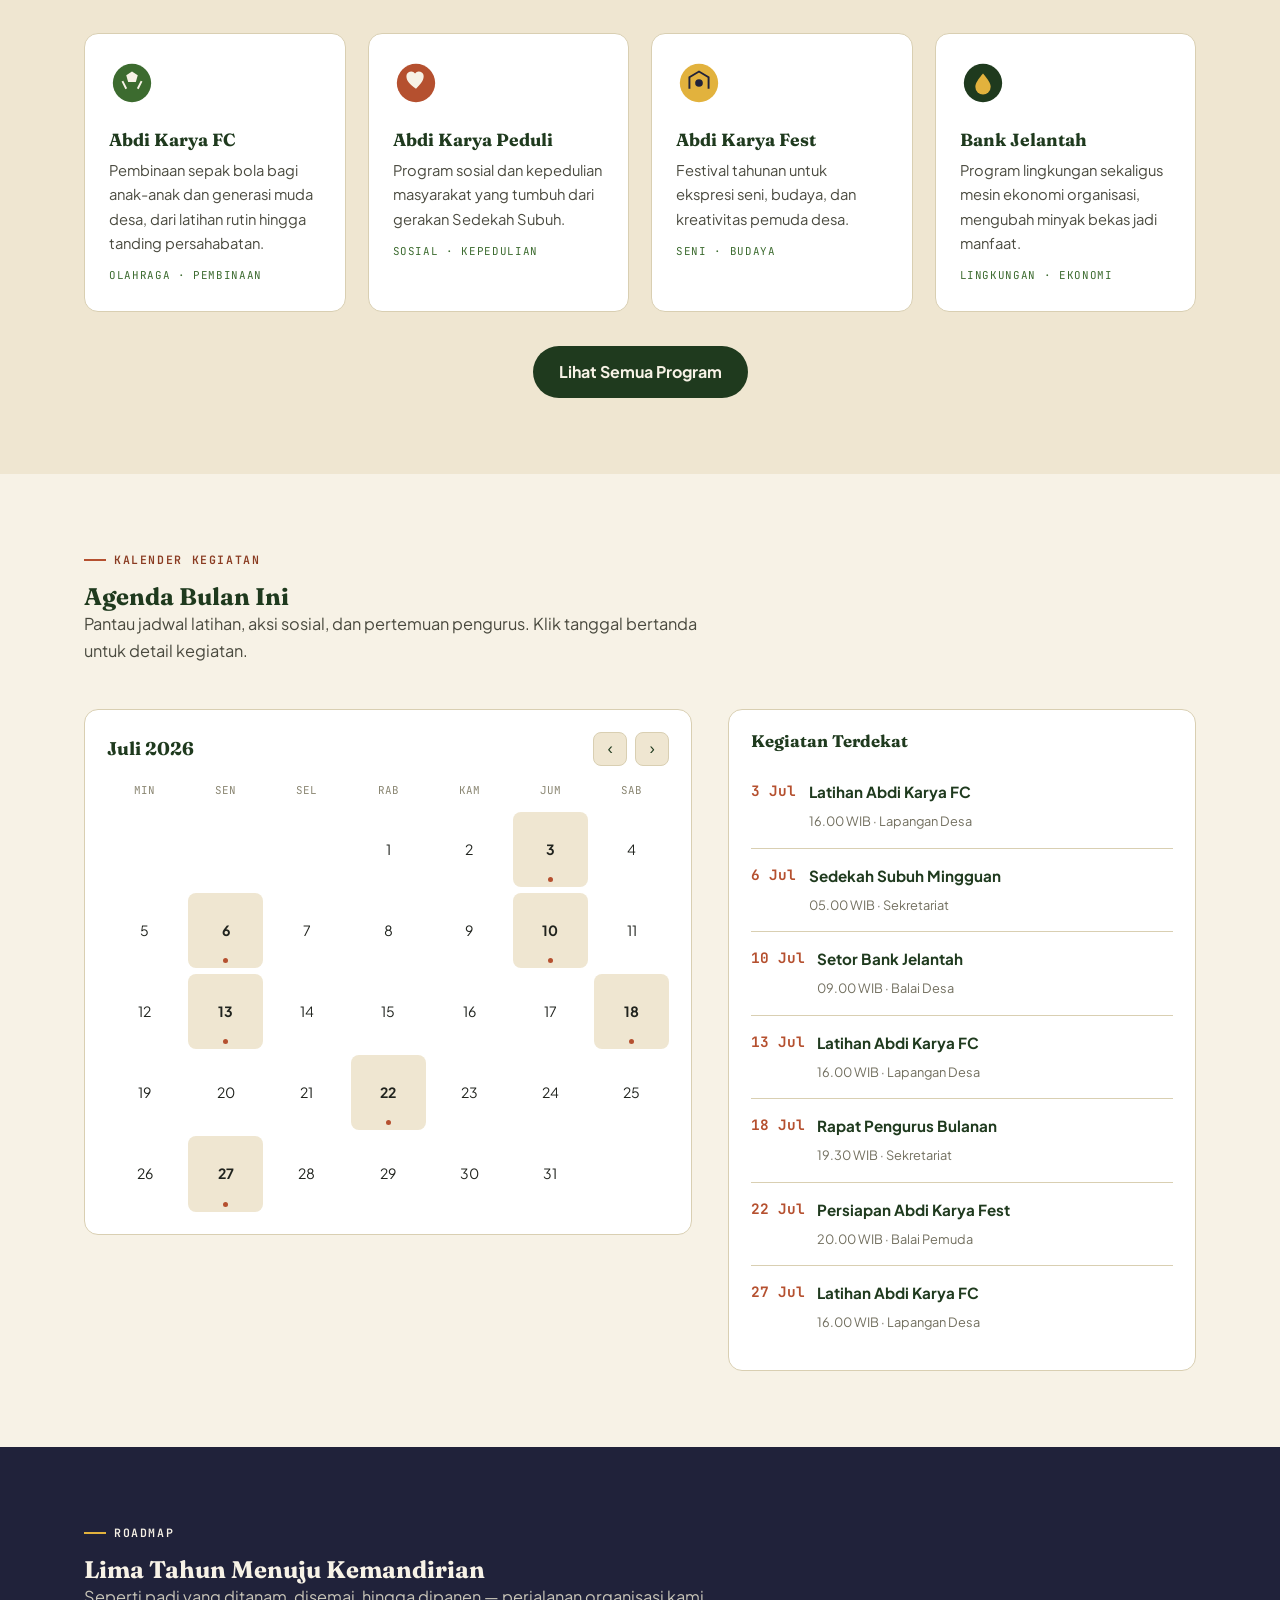
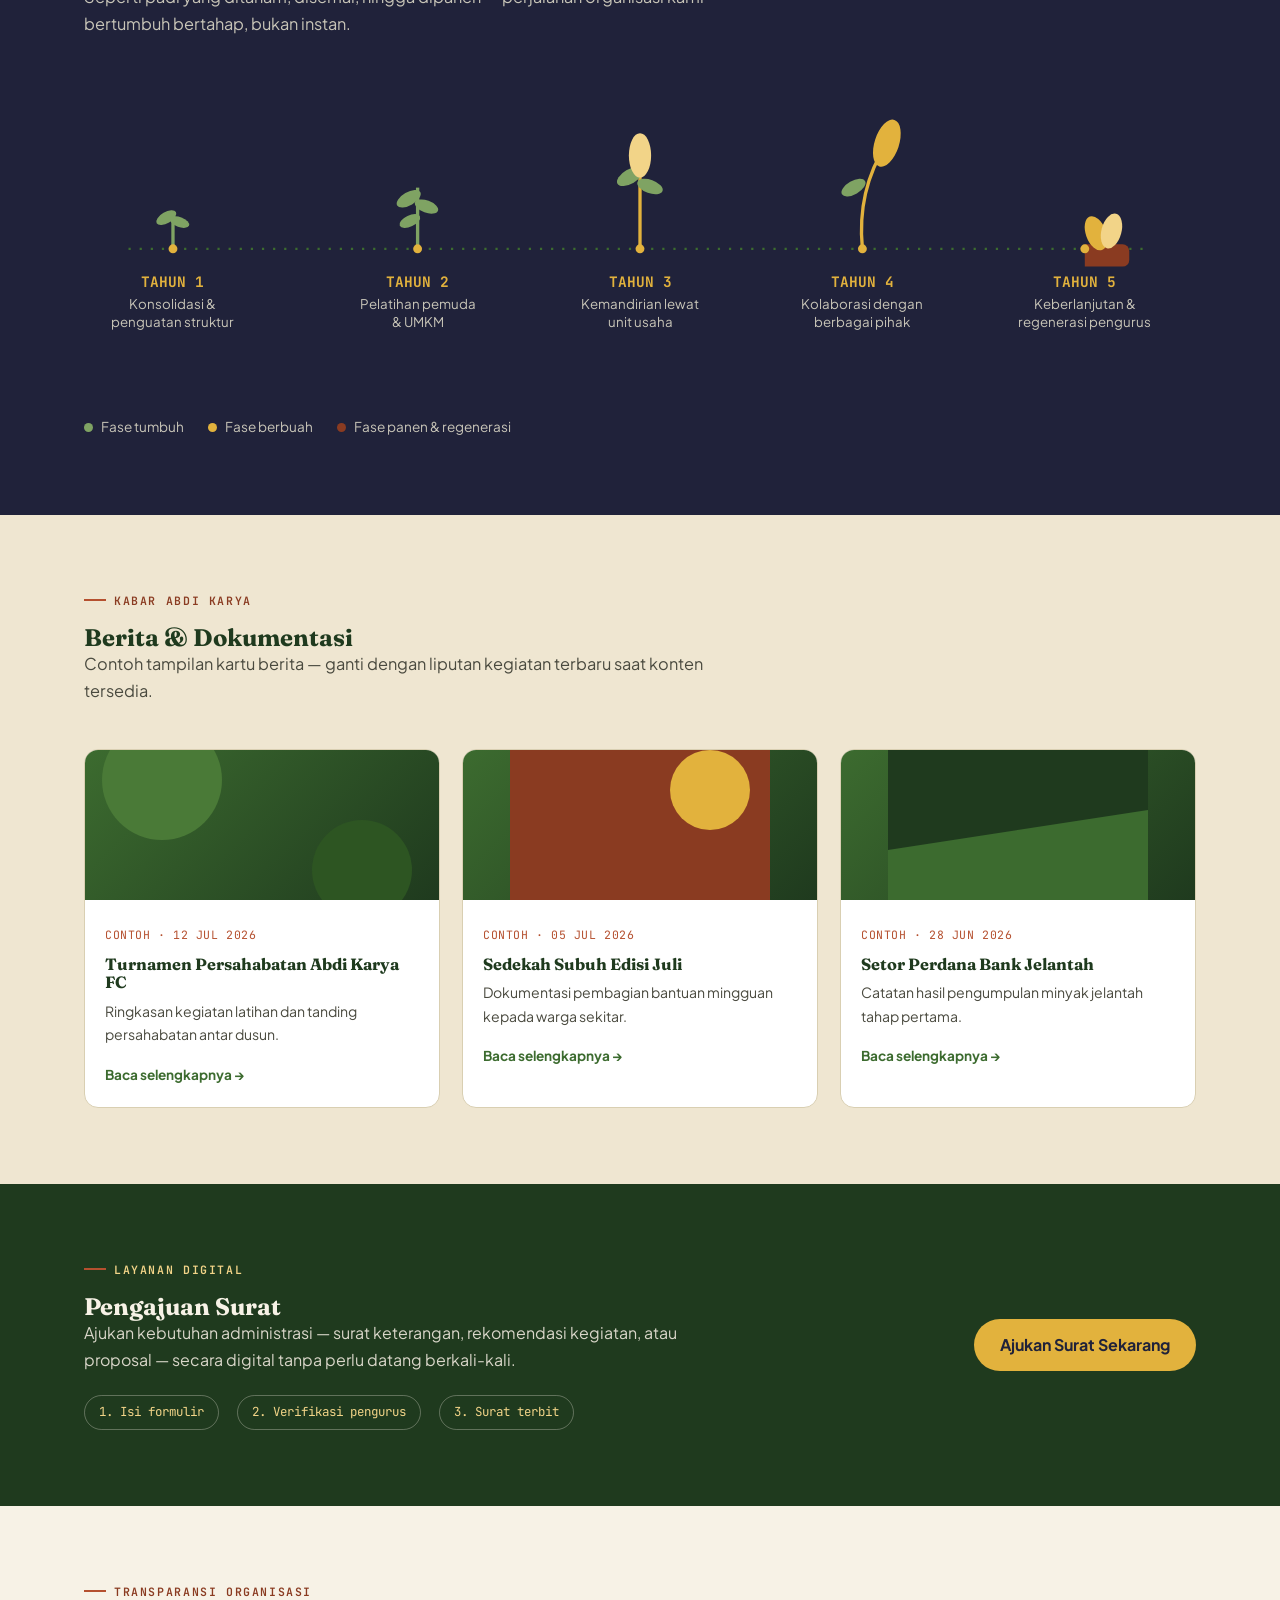
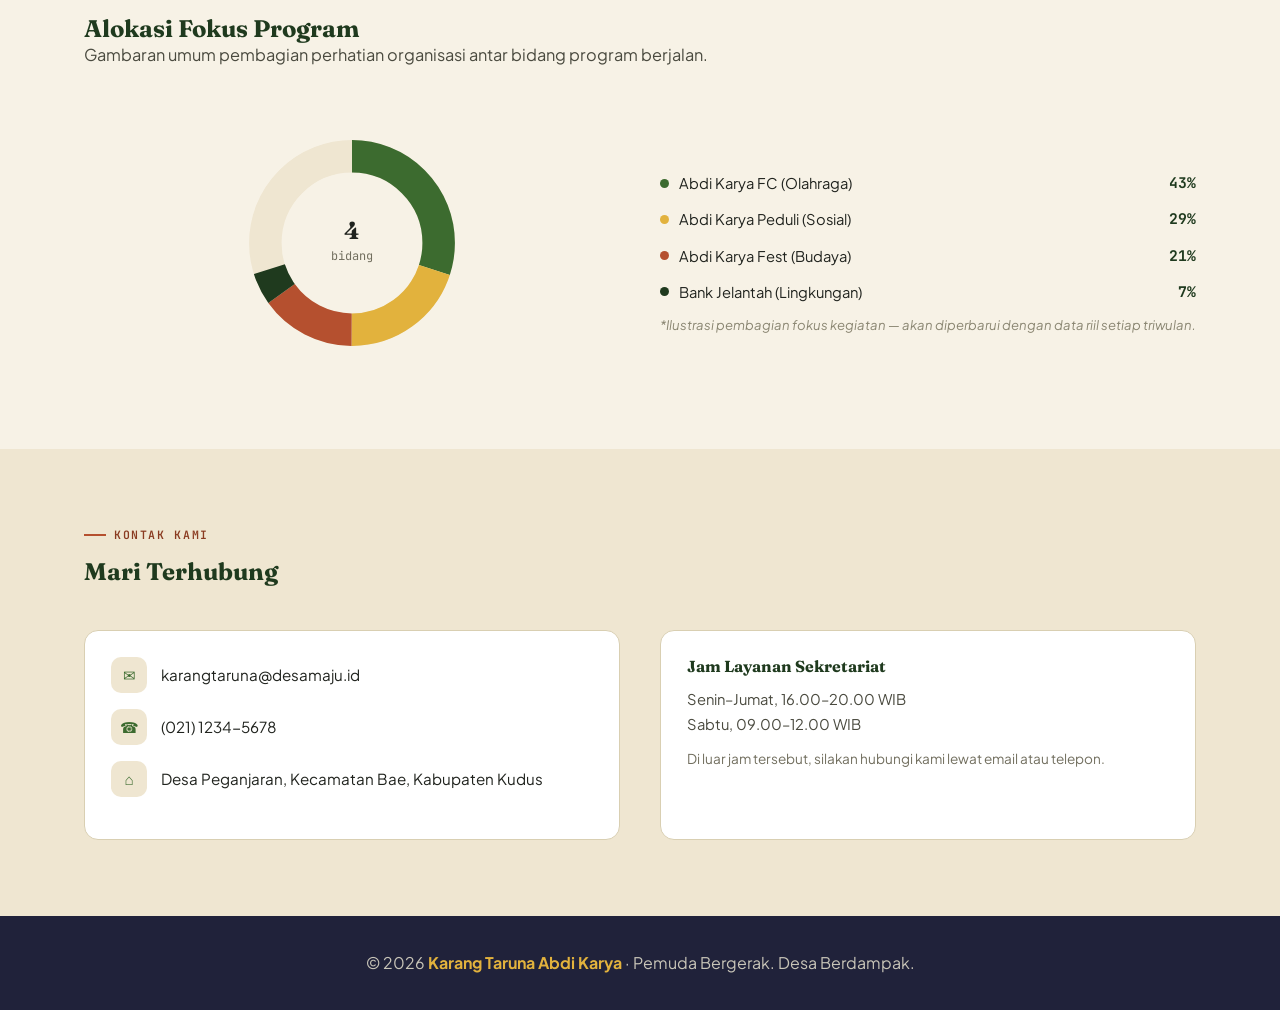
==== commit 753e63a3: "Update print statement from 'Hello' to 'Goodbye'" ====
--- a/index.html
+++ b/index.html
@@ -1,354 +1,843 @@
 <!DOCTYPE html>
 <html lang="id">
 <head>
-    <meta charset="UTF-8">
-    <meta name="viewport" content="width=device-width, initial-scale=1.0">
-    <title>Karang Taruna Abdi Karya</title>
-    <style>
-        * {
-            margin: 0;
-            padding: 0;
-            box-sizing: border-box;
-        }
-        body {
-            font-family: 'Arial', sans-serif;
-            line-height: 1.6;
-            background-color: #f9f9f9;
-            color: #333;
-        }
-        .container {
-            max-width: 1200px;
-            margin: 0 auto;
-            padding: 0 20px;
-        }
-
-        /* Navbar */
-        header {
-            background-color: #001f3f;
-            padding: 10px 20px;
-            position: sticky;
-            top: 0;
-            z-index: 1000;
-        }
-        .navbar {
-            display: flex;
-            justify-content: space-between;
-            align-items: center;
-        }
-        .navbar .logo {
-            color: #fff;
-            font-size: 1.5rem;
-            font-weight: bold;
-            text-decoration: none;
-        }
-        .nav-links {
-            list-style: none;
-            display: flex;
-            gap: 20px;
-        }
-        .nav-links li a {
-            color: #fff;
-            text-decoration: none;
-            font-size: 1rem;
-            transition: color 0.3s;
-        }
-        .nav-links li a:hover {
-            color: #ffcc00; /* Aksen kuning */
-        }
-        .cta-button {
-            background-color: #ffcc00;
-            padding: 8px 16px;
-            border-radius: 5px;
-            color: #001f3f;
-            font-weight: bold;
-            text-decoration: none;
-            transition: background-color 0.3s;
-        }
-        .cta-button:hover {
-            background-color: #ffdb4d;
-        }
-
-        /* Hero Section */
-        .hero {
-            display: flex;
-            justify-content: space-between;
-            align-items: center;
-            padding: 60px 20px;
-            background-color: #001f3f;
-            color: #fff;
-        }
-        .hero-content {
-            max-width: 50%;
-        }
-        .hero-content h1 {
-            font-size: 2.5rem;
-            margin-bottom: 20px;
-        }
-        .hero-content p {
-            font-size: 1.2rem;
-            margin-bottom: 30px;
-        }
-        .hero-buttons a {
-            display: inline-block;
-            margin-right: 10px;
-            padding: 10px 20px;
-            border-radius: 5px;
-            text-decoration: none;
-            font-weight: bold;
-        }
-        .hero-image img {
-            max-width: 100%;
-            border-radius: 10px;
-        }
-
-        /* Tentang Kami */
-        #about {
-            padding: 40px 20px;
-            background-color: #fff;
-        }
-        #about h2 {
-            text-align: center;
-            margin-bottom: 20px;
-        }
-        #about p {
-            font-size: 1.1rem;
-            margin-bottom: 20px;
-        }
-
-        /* Program Kerja */
-        #program {
-            padding: 40px 20px;
-            background-color: #f9f9f9;
-        }
-        #program h2 {
-            text-align: center;
-            margin-bottom: 20px;
-        }
-        .program-grid {
-            display: grid;
-            grid-template-columns: repeat(auto-fit, minmax(250px, 1fr));
-            gap: 20px;
-        }
-        .program-card {
-            padding: 20px;
-            background-color: #fff;
-            border-radius: 10px;
-            box-shadow: 0 2px 5px rgba(0, 0, 0, 0.1);
-            transition: transform 0.3s;
-        }
-        .program-card:hover {
-            transform: translateY(-5px);
-        }
-
-        /* Kalender Kegiatan */
-        #calendar {
-            padding: 40px 20px;
-            background-color: #fff;
-        }
-        .calendar-placeholder {
-            text-align: center;
-        }
-
-        /* Roadmap */
-        #roadmap {
-            padding: 40px 20px;
-            background-color: #f9f9f9;
-        }
-
-        /* Berita dan Dokumentasi */
-        #news {
-            padding: 40px 20px;
-            background-color: #fff;
-        }
-
-        /* Pengajuan Surat */
-        #pengajuan {
-            padding: 40px 20px;
-            background-color: #f9f9f9;
-        }
-
-        /* Transparansi Organisasi */
-        #transparency {
-            padding: 40px 20px;
-            background-color: #fff;
-        }
-
-        /* Kontak */
-        #contact {
-            padding: 40px 20px;
-            background-color: #f9f9f9;
-        }
-
-        /* Footer */
-        footer {
-            background-color: #001f3f;
-            color: #fff;
-            text-align: center;
-            padding: 20px;
-        }
-        footer p {
-            margin: 0;
-        }
-    </style>
+<meta charset="UTF-8">
+<meta name="viewport" content="width=device-width, initial-scale=1.0">
+<title>Karang Taruna Abdi Karya — Desa Peganjaran</title>
+<link rel="preconnect" href="https://fonts.googleapis.com">
+<link rel="preconnect" href="https://fonts.gstatic.com" crossorigin>
+<link href="https://fonts.googleapis.com/css2?family=Fraunces:ital,wght@0,500;0,600;0,700;0,900;1,500;1,600&family=Plus+Jakarta+Sans:wght@400;500;600;700;800&family=JetBrains+Mono:wght@400;500;600&display=swap" rel="stylesheet">
+<style>
+  :root{
+    --sawah-dark:#1f3a1e;
+    --sawah:#3c6b2f;
+    --sawah-light:#7fa363;
+    --padi:#e2b23d;
+    --padi-light:#f2d488;
+    --liat:#b5502f;
+    --liat-dark:#8a3b21;
+    --senja:#20223a;
+    --cream:#f7f2e6;
+    --cream-deep:#efe6d1;
+    --ink:#20231e;
+    --paper-line:#d9cfb2;
+    --radius:14px;
+  }
+  *{margin:0;padding:0;box-sizing:border-box;}
+  html{scroll-behavior:smooth;}
+  body{
+    font-family:'Plus Jakarta Sans', sans-serif;
+    background:var(--cream);
+    color:var(--ink);
+    line-height:1.65;
+    overflow-x:hidden;
+  }
+  h1,h2,h3,h4{
+    font-family:'Fraunces', serif;
+    font-weight:700;
+    color:var(--sawah-dark);
+    line-height:1.15;
+  }
+  .eyebrow{
+    font-family:'JetBrains Mono', monospace;
+    font-size:.72rem;
+    letter-spacing:.14em;
+    text-transform:uppercase;
+    color:var(--liat-dark);
+    font-weight:600;
+    display:flex;
+    align-items:center;
+    gap:8px;
+    margin-bottom:14px;
+  }
+  .eyebrow::before{
+    content:"";
+    width:22px;height:2px;background:var(--liat);display:inline-block;
+  }
+  .container{max-width:1160px;margin:0 auto;padding:0 24px;}
+  a{color:inherit;}
+  img{max-width:100%;display:block;}
+  ::selection{background:var(--padi-light);}
+
+  /* woven divider motif — represents gotong royong (mutual weaving of effort) */
+  .woven{
+    height:26px;
+    width:100%;
+    background-image: repeating-linear-gradient(135deg, transparent 0 8px, var(--paper-line) 8px 9px, transparent 9px 20px),
+                       repeating-linear-gradient(45deg, transparent 0 8px, var(--paper-line) 8px 9px, transparent 9px 20px);
+    opacity:.6;
+  }
+
+  /* ---------- NAVBAR ---------- */
+  header{
+    background:var(--senja);
+    position:sticky;top:0;z-index:1000;
+    border-bottom:3px solid var(--padi);
+  }
+  .navbar{display:flex;justify-content:space-between;align-items:center;padding:14px 0;}
+  .navbar .logo{
+    color:var(--cream);
+    font-family:'Fraunces', serif;
+    font-weight:700;
+    font-size:1.25rem;
+    text-decoration:none;
+    display:flex;align-items:center;gap:10px;
+  }
+  .logo-mark{
+    width:32px;height:32px;flex-shrink:0;
+  }
+  .nav-links{list-style:none;display:flex;align-items:center;gap:26px;}
+  .nav-links li a{
+    color:#d9d6c9;text-decoration:none;font-size:.92rem;font-weight:500;
+    transition:color .2s;
+  }
+  .nav-links li a:hover{color:var(--padi);}
+  .cta-button{
+    background:var(--padi);
+    padding:9px 18px;
+    border-radius:999px;
+    color:var(--senja) !important;
+    font-weight:700;
+    text-decoration:none;
+    font-size:.88rem;
+    transition:background .2s, transform .2s;
+    white-space:nowrap;
+  }
+  .cta-button:hover{background:var(--padi-light);transform:translateY(-1px);}
+  .nav-toggle{display:none;background:none;border:0;color:var(--cream);font-size:1.5rem;cursor:pointer;}
+
+  @media (max-width:900px){
+    .nav-links{
+      position:absolute;top:100%;left:0;right:0;
+      background:var(--senja);
+      flex-direction:column;align-items:flex-start;
+      padding:10px 24px 22px;
+      display:none;
+      gap:16px;
+      border-bottom:3px solid var(--padi);
+    }
+    .nav-links.open{display:flex;}
+    .nav-toggle{display:block;}
+  }
+
+  /* ---------- HERO ---------- */
+  .hero{
+    position:relative;
+    background:radial-gradient(ellipse at 80% 20%, #2c4f27 0%, var(--sawah-dark) 55%, var(--senja) 100%);
+    color:var(--cream);
+    padding:90px 0 70px;
+    overflow:hidden;
+  }
+  .hero .container{
+    display:grid;
+    grid-template-columns:1.15fr .85fr;
+    gap:40px;
+    align-items:center;
+    position:relative;
+    z-index:2;
+  }
+  .hero-content h1{
+    font-size:clamp(2.1rem, 4.2vw, 3.2rem);
+    color:var(--cream);
+    margin-bottom:22px;
+  }
+  .hero-content h1 em{
+    font-style:italic;color:var(--padi);
+  }
+  .hero-content p{
+    font-size:1.08rem;
+    color:#d9d6c9;
+    max-width:46ch;
+    margin-bottom:32px;
+  }
+  .hero-buttons{display:flex;gap:14px;flex-wrap:wrap;}
+  .btn-primary{
+    background:var(--padi);color:var(--senja);
+    padding:13px 26px;border-radius:999px;font-weight:700;text-decoration:none;
+    transition:transform .2s, background .2s;
+    display:inline-block;
+  }
+  .btn-primary:hover{transform:translateY(-2px);background:var(--padi-light);}
+  .btn-secondary{
+    border:1.5px solid rgba(247,242,230,.5);color:var(--cream);
+    padding:12px 24px;border-radius:999px;font-weight:600;text-decoration:none;
+    transition:border-color .2s, background .2s;
+    display:inline-block;
+  }
+  .btn-secondary:hover{border-color:var(--padi);background:rgba(247,242,230,.06);}
+
+  .hero-stats{
+    display:flex;gap:28px;margin-top:40px;flex-wrap:wrap;
+  }
+  .hero-stats div{border-left:2px solid var(--padi);padding-left:12px;}
+  .hero-stats strong{
+    display:block;font-family:'Fraunces',serif;font-size:1.5rem;color:var(--padi-light);
+  }
+  .hero-stats span{font-size:.8rem;color:#c8c5b8;}
+
+  /* rice-field SVG scene */
+  .hero-scene{position:relative;}
+  .hero-scene svg{width:100%;height:auto;}
+
+  /* ---------- SECTION SHELLS ---------- */
+  section{padding:76px 0;}
+  .section-head{max-width:640px;margin-bottom:44px;}
+  .section-head.center{margin-left:auto;margin-right:auto;text-align:center;}
+  .section-head p{color:#4a4a3f;font-size:1.02rem;}
+  #about{background:var(--cream);}
+  #program{background:var(--cream-deep);}
+  #calendar{background:var(--cream);}
+  #roadmap{background:var(--senja);color:var(--cream);}
+  #roadmap h2, #roadmap .eyebrow{color:var(--cream);}
+  #roadmap .eyebrow::before{background:var(--padi);}
+  #roadmap .section-head p{color:#c8c5b8;}
+  #news{background:var(--cream-deep);}
+  #pengajuan{background:var(--sawah-dark);color:var(--cream);}
+  #pengajuan h2{color:var(--cream);}
+  #transparency{background:var(--cream);}
+  #contact{background:var(--cream-deep);}
+
+  /* ---------- ABOUT ---------- */
+  .about-grid{display:grid;grid-template-columns:1fr 1fr;gap:48px;align-items:start;}
+  .about-grid p{color:#4a4a3f;margin-bottom:16px;}
+  .vismis{display:flex;flex-direction:column;gap:20px;}
+  .vismis-card{
+    background:#fff;border:1px solid var(--paper-line);
+    border-radius:var(--radius);padding:22px 24px;
+    border-left:4px solid var(--sawah);
+  }
+  .vismis-card.misi{border-left-color:var(--liat);}
+  .vismis-card h3{font-size:1.05rem;margin-bottom:10px;}
+  .vismis-card ul{padding-left:20px;color:#4a4a3f;font-size:.95rem;}
+  .vismis-card li{margin-bottom:6px;}
+
+  /* ---------- PROGRAM CARDS ---------- */
+  .program-grid{
+    display:grid;grid-template-columns:repeat(auto-fit, minmax(250px, 1fr));gap:22px;
+  }
+  .program-card{
+    background:#fff;
+    border-radius:var(--radius);
+    padding:26px 24px;
+    border:1px solid var(--paper-line);
+    transition:transform .25s, box-shadow .25s;
+    position:relative;
+  }
+  .program-card:hover{transform:translateY(-6px);box-shadow:0 16px 30px -14px rgba(31,58,30,.35);}
+  .program-icon{width:46px;height:46px;margin-bottom:16px;}
+  .program-card h3{font-size:1.1rem;margin-bottom:8px;}
+  .program-card p{font-size:.92rem;color:#4a4a3f;}
+  .program-tag{
+    font-family:'JetBrains Mono',monospace;font-size:.68rem;color:var(--sawah);
+    letter-spacing:.06em;text-transform:uppercase;margin-top:12px;display:block;
+  }
+  .see-all{
+    margin-top:34px;text-align:center;
+  }
+
+  /* ---------- CALENDAR ---------- */
+  .calendar-wrap{
+    display:grid;grid-template-columns:1.3fr 1fr;gap:36px;align-items:start;
+  }
+  .cal-card{
+    background:#fff;border:1px solid var(--paper-line);border-radius:var(--radius);
+    padding:22px;
+  }
+  .cal-head{display:flex;align-items:center;justify-content:space-between;margin-bottom:16px;}
+  .cal-head h4{font-size:1.15rem;color:var(--sawah-dark);}
+  .cal-nav{display:flex;gap:8px;}
+  .cal-nav button{
+    background:var(--cream-deep);border:1px solid var(--paper-line);border-radius:8px;
+    width:34px;height:34px;font-size:1rem;cursor:pointer;color:var(--sawah-dark);
+    transition:background .2s;
+  }
+  .cal-nav button:hover{background:var(--padi-light);}
+  .cal-grid{display:grid;grid-template-columns:repeat(7,1fr);gap:6px;text-align:center;}
+  .cal-dow{font-family:'JetBrains Mono',monospace;font-size:.68rem;color:#8a8672;padding-bottom:6px;text-transform:uppercase;}
+  .cal-day{
+    aspect-ratio:1;display:flex;align-items:center;justify-content:center;
+    border-radius:8px;font-size:.88rem;color:var(--ink);cursor:default;position:relative;
+  }
+  .cal-day.blank{visibility:hidden;}
+  .cal-day.has-event{cursor:pointer;font-weight:700;background:var(--cream-deep);}
+  .cal-day.has-event::after{
+    content:"";position:absolute;bottom:5px;width:5px;height:5px;border-radius:50%;background:var(--liat);
+  }
+  .cal-day.has-event:hover, .cal-day.selected{background:var(--padi);color:var(--senja);}
+  .cal-day.today{border:1.5px solid var(--sawah);}
+
+  .event-panel h4{font-size:1.05rem;margin-bottom:14px;color:var(--sawah-dark);}
+  .event-item{
+    display:flex;gap:12px;padding:14px 0;border-bottom:1px solid var(--paper-line);
+  }
+  .event-item:last-child{border-bottom:none;}
+  .event-date{
+    font-family:'JetBrains Mono',monospace;font-weight:700;color:var(--liat);
+    min-width:46px;font-size:.9rem;
+  }
+  .event-detail h5{font-size:.95rem;margin-bottom:3px;color:var(--sawah-dark);}
+  .event-detail span{font-size:.8rem;color:#726f5f;}
+  .event-empty{color:#8a8672;font-size:.9rem;font-style:italic;}
+
+  /* ---------- ROADMAP DIAGRAM ---------- */
+  .roadmap-scroll{overflow-x:auto;padding-bottom:10px;}
+  .roadmap-svg{min-width:920px;width:100%;height:auto;}
+  .roadmap-legend{
+    display:flex;gap:24px;flex-wrap:wrap;margin-top:28px;font-size:.85rem;color:#c8c5b8;
+  }
+  .roadmap-legend span{display:flex;align-items:center;gap:8px;}
+  .dot{width:9px;height:9px;border-radius:50%;display:inline-block;}
+
+  /* ---------- NEWS ---------- */
+  .news-grid{display:grid;grid-template-columns:repeat(auto-fit, minmax(260px,1fr));gap:22px;}
+  .news-card{
+    background:#fff;border:1px solid var(--paper-line);border-radius:var(--radius);overflow:hidden;
+    transition:transform .25s;
+  }
+  .news-card:hover{transform:translateY(-5px);}
+  .news-thumb{
+    height:150px;
+    background:linear-gradient(135deg, var(--sawah) 0%, var(--sawah-dark) 100%);
+    position:relative;
+  }
+  .news-thumb svg{position:absolute;inset:0;width:100%;height:100%;}
+  .news-body{padding:20px;}
+  .news-date{font-family:'JetBrains Mono',monospace;font-size:.72rem;color:var(--liat);letter-spacing:.05em;}
+  .news-card h3{font-size:1.02rem;margin:8px 0 8px;}
+  .news-card p{font-size:.88rem;color:#4a4a3f;margin-bottom:14px;}
+  .news-card a{font-size:.85rem;font-weight:700;color:var(--sawah);text-decoration:none;}
+  .news-card a:hover{text-decoration:underline;}
+
+  /* ---------- PENGAJUAN ---------- */
+  .pengajuan-inner{
+    display:flex;justify-content:space-between;align-items:center;gap:30px;flex-wrap:wrap;
+  }
+  .pengajuan-inner p{color:#d9d6c9;max-width:50ch;}
+  .pengajuan-steps{display:flex;gap:18px;margin-top:22px;flex-wrap:wrap;}
+  .pengajuan-steps div{
+    font-family:'JetBrains Mono',monospace;font-size:.78rem;color:var(--padi-light);
+    border:1px solid rgba(247,242,230,.3);border-radius:999px;padding:6px 14px;
+  }
+
+  /* ---------- TRANSPARENCY ---------- */
+  .transparency-grid{display:grid;grid-template-columns:1fr 1fr;gap:40px;align-items:center;}
+  .dash-note{font-size:.82rem;color:#8a8672;font-style:italic;margin-top:10px;}
+  .dash-legend{display:flex;flex-direction:column;gap:12px;margin-top:20px;}
+  .dash-legend .row{display:flex;align-items:center;gap:10px;font-size:.92rem;}
+  .dash-legend .row strong{margin-left:auto;font-family:'JetBrains Mono',monospace;color:var(--sawah-dark);}
+
+  /* ---------- CONTACT ---------- */
+  .contact-grid{display:grid;grid-template-columns:1fr 1fr;gap:40px;}
+  .contact-card{
+    background:#fff;border:1px solid var(--paper-line);border-radius:var(--radius);padding:26px;
+  }
+  .contact-row{display:flex;align-items:center;gap:14px;margin-bottom:16px;}
+  .contact-row .icon{
+    width:36px;height:36px;border-radius:10px;background:var(--cream-deep);
+    display:flex;align-items:center;justify-content:center;flex-shrink:0;color:var(--sawah);
+  }
+  .contact-row a, .contact-row span{font-size:.95rem;text-decoration:none;}
+
+  /* ---------- FOOTER ---------- */
+  footer{background:var(--senja);color:#c8c5b8;padding:34px 0;text-align:center;}
+  footer strong{color:var(--padi);}
+
+  @media (max-width:860px){
+    .hero .container{grid-template-columns:1fr;}
+    .hero-scene{order:-1;max-width:340px;margin:0 auto 20px;}
+    .about-grid, .calendar-wrap, .transparency-grid, .contact-grid{grid-template-columns:1fr;}
+  }
+</style>
 </head>
 <body>
-    <!-- Navbar -->
-    <header>
-        <nav class="navbar">
-            <div class="container">
-                <a href="#" class="logo">Karang Taruna Abdi Karya</a>
-                <ul class="nav-links">
-                    <li><a href="#hero">Beranda</a></li>
-                    <li><a href="#about">Tentang Kami</a></li>
-                    <li><a href="#program">Program Kerja</a></li>
-                    <li><a href="#calendar">Kalender Kegiatan</a></li>
-                    <li><a href="#roadmap">Roadmap</a></li>
-                    <li><a href="#news">Berita</a></li>
-                    <li><a href="#pengajuan">Pengajuan Surat</a></li>
-                    <li><a href="#transparency">Transparansi</a></li>
-                    <li><a href="#contact">Kontak</a></li>
-                    <li><a href="pengajuan.html" class="cta-button">Ajukan Surat</a></li>
-                </ul>
-            </div>
-        </nav>
-    </header>
-
-    <!-- Hero Section -->
-    <section id="hero" class="hero">
-        <div class="hero-content">
-            <h1>Bersama Pemuda, Berkarya untuk Desa</h1>
-            <p>Karang Taruna Abdi Karya hadir sebagai ruang kolaborasi, pengabdian, kreativitas, dan pengembangan potensi pemuda Desa Peganjaran.</p>
-            <div class="hero-buttons">
-                <a href="#about" class="btn-primary">Kenali Abdi Karya</a>
-                <a href="pengajuan.html" class="btn-secondary">Ajukan Surat</a>
-            </div>
-        </div>
-        <div class="hero-image">
-            <img src="images/hero-image.jpg" alt="Kegiatan Karang Taruna">
-        </div>
-    </section>
-
-    <!-- Tentang Kami -->
-    <section id="about">
-        <div class="container">
-            <h2>Tentang Kami</h2>
-            <p>Karang Taruna Abdi Karya adalah organisasi kepemudaan Desa Peganjaran, Kecamatan Bae, Kabupaten Kudus yang menjadi wadah bagi generasi muda untuk berkarya, berorganisasi, berkolaborasi, dan memberikan kontribusi nyata bagi masyarakat.</p>
-            <h3>Visi</h3>
-            <p>Menjadi organisasi kepemudaan desa yang aktif, solid, inovatif, berdampak, dan berkelanjutan dalam membangun potensi pemuda serta memberikan manfaat bagi masyarakat Desa Peganjaran.</p>
-            <h3>Misi</h3>
-            <ul>
-                <li>Membangun organisasi kepemudaan yang solid, aktif, tertata, dan berkelanjutan.</li>
-                <li>Mengembangkan potensi pemuda melalui olahraga, pendidikan, pelatihan, seni, budaya, dan kegiatan kreatif.</li>
-                <li>Meningkatkan kepedulian sosial dan semangat gotong royong di tengah masyarakat.</li>
-                <li>Mendorong pengembangan ekonomi pemuda dan UMKM desa.</li>
-                <li>Meningkatkan kepedulian terhadap lingkungan hidup.</li>
-                <li>Membangun kolaborasi dengan berbagai pihak.</li>
-            </ul>
-        </div>
-    </section>
-
-    <!-- Program Kerja -->
-    <section id="program">
-        <div class="container">
-            <h2>Program Kami</h2>
-            <div class="program-grid">
-                <div class="program-card">
-                    <h3>Abdi Karya FC</h3>
-                    <p>Pembinaan sepak bola bagi anak-anak dan generasi muda.</p>
-                </div>
-                <div class="program-card">
-                    <h3>Abdi Karya Peduli</h3>
-                    <p>Program sosial dan kepedulian masyarakat yang dikembangkan dari Sedekah Subuh.</p>
-                </div>
-                <div class="program-card">
-                    <h3>Abdi Karya Fest</h3>
-                    <p>Festival tahunan untuk ekspresi seni dan budaya.</p>
-                </div>
-                <div class="program-card">
-                    <h3>Bank Jelantah</h3>
-                    <p>Program lingkungan dan pengembangan ekonomi organisasi.</p>
-                </div>
-            </div>
-            <a href="program.html" class="btn-primary">Lihat Semua Program</a>
-        </div>
-    </section>
-
-    <!-- Kalender Kegiatan -->
-    <section id="calendar">
-        <div class="container">
-            <h2>Kalender Kegiatan</h2>
-            <p>Kalender kegiatan interaktif untuk memudahkan pemuda dan masyarakat mengetahui agenda organisasi.</p>
-            <div class="calendar-placeholder">
-                <p>Kalender akan ditampilkan di sini.</p>
-            </div>
-        </div>
-    </section>
-
-    <!-- Roadmap -->
-    <section id="roadmap">
-        <div class="container">
-            <h2>Roadmap 5 Tahun</h2>
-            <ul>
-                <li><strong>Tahun 1:</strong> Konsolidasi dan penguatan struktur organisasi.</li>
-                <li><strong>Tahun 2:</strong> Pengembangan program pelatihan pemuda dan UMKM.</li>
-                <li><strong>Tahun 3:</strong> Kemandirian melalui unit usaha.</li>
-                <li><strong>Tahun 4:</strong> Kolaborasi dengan berbagai pihak.</li>
-                <li><strong>Tahun 5:</strong> Keberlanjutan dan regenerasi pengurus.</li>
-            </ul>
-        </div>
-    </section>
-
-    <!-- Berita dan Dokumentasi -->
-    <section id="news">
-        <div class="container">
-            <h2>Kabar Abdi Karya</h2>
-            <p>Berita terbaru dan dokumentasi kegiatan.</p>
-            <div class="news-grid">
-                <div class="news-card">
-                    <h3>Judul Berita</h3>
-                    <p>Deskripsi singkat tentang berita.</p>
-                    <a href="#" class="btn-secondary">Baca Selengkapnya</a>
-                </div>
-            </div>
-        </div>
-    </section>
-
-    <!-- Digitalisasi Pengajuan Surat -->
-    <section id="pengajuan">
-        <div class="container">
-            <h2>Pengajuan Surat</h2>
-            <p>Ajukan kebutuhan administrasi Anda secara lebih mudah melalui layanan digital.</p>
-            <a href="pengajuan.html" class="btn-primary">Ajukan Surat</a>
-        </div>
-    </section>
-
-    <!-- Transparansi Organisasi -->
-    <section id="transparency">
-        <div class="container">
-            <h2>Transparansi Organisasi</h2>
-            <p>Informasi tentang program yang sedang berjalan dan dampaknya.</p>
-            <div class="transparency-dashboard">
-                <p>Dashboard transparansi akan ditampilkan di sini.</p>
-            </div>
-        </div>
-    </section>
-
-    <!-- Kontak -->
-    <section id="contact">
-        <div class="container">
-            <h2>Kontak Kami</h2>
-            <p>Untuk informasi lebih lanjut, silakan hubungi kami:</p>
-            <p>Email: <a href="mailto:karangtaruna@desamaju.id">karangtaruna@desamaju.id</a></p>
-            <p>Telepon: <a href="tel:+622112345678">(021) 1234-5678</a></p>
-            <p>Alamat: Desa Peganjaran, Kecamatan Bae, Kabupaten Kudus</p>
-        </div>
-    </section>
-
-    <!-- Footer -->
-    <footer>
-        <div class="container">
-            <p>&copy; 2026 Karang Taruna Abdi Karya. Pemuda Bergerak. Desa Berdampak.</p>
-        </div>
-    </footer>
+
+<header>
+  <div class="container navbar">
+    <a href="#hero" class="logo">
+      <svg class="logo-mark" viewBox="0 0 40 40" fill="none" xmlns="http://www.w3.org/2000/svg">
+        <circle cx="20" cy="20" r="19" stroke="#e2b23d" stroke-width="2"/>
+        <path d="M20 8 C20 8 12 16 12 24 C12 29 15.5 32 20 32 C24.5 32 28 29 28 24 C28 16 20 8 20 8Z" fill="#e2b23d"/>
+        <path d="M20 14V28" stroke="#20223a" stroke-width="1.4"/>
+      </svg>
+      Abdi Karya
+    </a>
+    <button class="nav-toggle" id="navToggle" aria-label="Buka menu">☰</button>
+    <ul class="nav-links" id="navLinks">
+      <li><a href="#hero">Beranda</a></li>
+      <li><a href="#about">Tentang</a></li>
+      <li><a href="#program">Program</a></li>
+      <li><a href="#calendar">Kalender</a></li>
+      <li><a href="#roadmap">Roadmap</a></li>
+      <li><a href="#news">Berita</a></li>
+      <li><a href="#transparency">Transparansi</a></li>
+      <li><a href="#contact">Kontak</a></li>
+      <li><a href="#pengajuan" class="cta-button">Ajukan Surat</a></li>
+    </ul>
+  </div>
+</header>
+
+<!-- HERO -->
+<section id="hero" class="hero">
+  <div class="container">
+    <div class="hero-content">
+      <div class="eyebrow" style="color:var(--padi-light)">Desa Peganjaran · Kec. Bae · Kudus</div>
+      <h1>Bersama Pemuda,<br><em>Berkarya</em> untuk Desa</h1>
+      <p>Karang Taruna Abdi Karya adalah ruang kolaborasi, pengabdian, dan kreativitas bagi generasi muda Peganjaran — dari lapangan bola, sedekah Subuh, hingga bank minyak jelantah.</p>
+      <div class="hero-buttons">
+        <a href="#about" class="btn-primary">Kenali Abdi Karya</a>
+        <a href="#pengajuan" class="btn-secondary">Ajukan Surat</a>
+      </div>
+      <div class="hero-stats">
+        <div><strong>4</strong><span>program aktif</span></div>
+        <div><strong>5</strong><span>tahun roadmap</span></div>
+        <div><strong>1</strong><span>desa, satu tujuan</span></div>
+      </div>
+    </div>
+    <div class="hero-scene">
+      <svg viewBox="0 0 420 380" xmlns="http://www.w3.org/2000/svg">
+        <defs>
+          <linearGradient id="skyGrad" x1="0" y1="0" x2="0" y2="1">
+            <stop offset="0%" stop-color="#e2b23d" stop-opacity=".55"/>
+            <stop offset="100%" stop-color="#e2b23d" stop-opacity="0"/>
+          </linearGradient>
+        </defs>
+        <circle cx="330" cy="60" r="50" fill="url(#skyGrad)"/>
+        <circle cx="330" cy="60" r="26" fill="#f2d488"/>
+        <!-- terraced sawah -->
+        <path d="M0 210 L420 180 L420 230 L0 260 Z" fill="#4a7a37"/>
+        <path d="M0 260 L420 230 L420 285 L0 310 Z" fill="#3c6b2f"/>
+        <path d="M0 310 L420 285 L420 345 L0 370 Z" fill="#2d5522"/>
+        <!-- rice rows -->
+        <g stroke="#274a1f" stroke-width="2" opacity=".5">
+          <path d="M10 245 L410 216"/><path d="M10 270 L410 240"/>
+          <path d="M10 295 L410 268"/><path d="M10 320 L410 295"/>
+          <path d="M10 345 L410 322"/>
+        </g>
+        <!-- huts -->
+        <g transform="translate(60,150)">
+          <polygon points="0,40 30,10 60,40" fill="#8a3b21"/>
+          <rect x="10" y="40" width="40" height="30" fill="#f2d488"/>
+        </g>
+        <g transform="translate(180,168)">
+          <polygon points="0,32 24,8 48,32" fill="#b5502f"/>
+          <rect x="8" y="32" width="32" height="24" fill="#e8dcc0"/>
+        </g>
+        <!-- birds -->
+        <g stroke="#20223a" stroke-width="2" fill="none" opacity=".6">
+          <path d="M60 60 q8 -10 16 0 q8 -10 16 0"/>
+          <path d="M110 90 q6 -8 12 0 q6 -8 12 0"/>
+        </g>
+      </svg>
+    </div>
+  </div>
+</section>
+
+<!-- ABOUT -->
+<section id="about">
+  <div class="container">
+    <div class="section-head">
+      <div class="eyebrow">Tentang Kami</div>
+      <h2>Wadah Pemuda Peganjaran</h2>
+    </div>
+    <div class="about-grid">
+      <div>
+        <p>Karang Taruna Abdi Karya adalah organisasi kepemudaan Desa Peganjaran, Kecamatan Bae, Kabupaten Kudus yang menjadi wadah bagi generasi muda untuk berkarya, berorganisasi, berkolaborasi, dan memberikan kontribusi nyata bagi masyarakat.</p>
+        <p>Kami percaya perubahan desa dimulai dari pemuda yang solid — bukan bekerja sendiri-sendiri, tapi menenun setiap program menjadi satu gerakan yang berkelanjutan.</p>
+      </div>
+      <div class="vismis">
+        <div class="vismis-card">
+          <h3>Visi</h3>
+          <p style="color:#4a4a3f;font-size:.95rem;">Menjadi organisasi kepemudaan desa yang aktif, solid, inovatif, berdampak, dan berkelanjutan dalam membangun potensi pemuda serta memberikan manfaat bagi masyarakat Desa Peganjaran.</p>
+        </div>
+        <div class="vismis-card misi">
+          <h3>Misi</h3>
+          <ul>
+            <li>Membangun organisasi kepemudaan yang solid, aktif, tertata, dan berkelanjutan.</li>
+            <li>Mengembangkan potensi pemuda melalui olahraga, pendidikan, pelatihan, seni, dan budaya.</li>
+            <li>Meningkatkan kepedulian sosial dan semangat gotong royong.</li>
+            <li>Mendorong pengembangan ekonomi pemuda dan UMKM desa.</li>
+            <li>Meningkatkan kepedulian terhadap lingkungan hidup.</li>
+            <li>Membangun kolaborasi dengan berbagai pihak.</li>
+          </ul>
+        </div>
+      </div>
+    </div>
+  </div>
+</section>
+
+<!-- PROGRAM -->
+<section id="program">
+  <div class="container">
+    <div class="section-head center" style="margin-left:auto;margin-right:auto;">
+      <div class="eyebrow" style="justify-content:center;">Program Kerja</div>
+      <h2>Empat Jalan Kami Berkarya</h2>
+    </div>
+    <div class="program-grid">
+      <div class="program-card">
+        <svg class="program-icon" viewBox="0 0 48 48" fill="none"><circle cx="24" cy="24" r="20" fill="#3c6b2f"/><path d="M24 12l6 4-2 7-8 0-2-7 6-4z" fill="#f7f2e6"/><path d="M14 22l4 8M34 22l-4 8" stroke="#f7f2e6" stroke-width="2"/></svg>
+        <h3>Abdi Karya FC</h3>
+        <p>Pembinaan sepak bola bagi anak-anak dan generasi muda desa, dari latihan rutin hingga tanding persahabatan.</p>
+        <span class="program-tag">Olahraga · Pembinaan</span>
+      </div>
+      <div class="program-card">
+        <svg class="program-icon" viewBox="0 0 48 48" fill="none"><circle cx="24" cy="24" r="20" fill="#b5502f"/><path d="M24 30c-6-4-10-8-10-13a5 5 0 019-3 5 5 0 019 3c0 5-4 9-8 13z" fill="#f7f2e6"/></svg>
+        <h3>Abdi Karya Peduli</h3>
+        <p>Program sosial dan kepedulian masyarakat yang tumbuh dari gerakan Sedekah Subuh.</p>
+        <span class="program-tag">Sosial · Kepedulian</span>
+      </div>
+      <div class="program-card">
+        <svg class="program-icon" viewBox="0 0 48 48" fill="none"><circle cx="24" cy="24" r="20" fill="#e2b23d"/><path d="M14 30V18l10-6 10 6v12" stroke="#20223a" stroke-width="2" fill="none"/><circle cx="24" cy="24" r="4" fill="#20223a"/></svg>
+        <h3>Abdi Karya Fest</h3>
+        <p>Festival tahunan untuk ekspresi seni, budaya, dan kreativitas pemuda desa.</p>
+        <span class="program-tag">Seni · Budaya</span>
+      </div>
+      <div class="program-card">
+        <svg class="program-icon" viewBox="0 0 48 48" fill="none"><circle cx="24" cy="24" r="20" fill="#1f3a1e"/><path d="M24 14c5 6 8 10 8 14a8 8 0 01-16 0c0-4 3-8 8-14z" fill="#e2b23d"/></svg>
+        <h3>Bank Jelantah</h3>
+        <p>Program lingkungan sekaligus mesin ekonomi organisasi, mengubah minyak bekas jadi manfaat.</p>
+        <span class="program-tag">Lingkungan · Ekonomi</span>
+      </div>
+    </div>
+    <div class="see-all"><a href="program.html" class="btn-primary" style="background:var(--sawah-dark);color:var(--cream);">Lihat Semua Program</a></div>
+  </div>
+</section>
+
+<!-- CALENDAR -->
+<section id="calendar">
+  <div class="container">
+    <div class="section-head">
+      <div class="eyebrow">Kalender Kegiatan</div>
+      <h2>Agenda Bulan Ini</h2>
+      <p>Pantau jadwal latihan, aksi sosial, dan pertemuan pengurus. Klik tanggal bertanda untuk detail kegiatan.</p>
+    </div>
+    <div class="calendar-wrap">
+      <div class="cal-card">
+        <div class="cal-head">
+          <h4 id="calMonthLabel">Juli 2026</h4>
+          <div class="cal-nav">
+            <button id="calPrev" aria-label="Bulan sebelumnya">‹</button>
+            <button id="calNext" aria-label="Bulan berikutnya">›</button>
+          </div>
+        </div>
+        <div class="cal-grid" id="calDows"></div>
+        <div class="cal-grid" id="calDays" style="margin-top:6px;"></div>
+      </div>
+      <div class="cal-card event-panel">
+        <h4>Kegiatan Terdekat</h4>
+        <div id="eventList"></div>
+      </div>
+    </div>
+  </div>
+</section>
+
+<!-- ROADMAP -->
+<section id="roadmap">
+  <div class="container">
+    <div class="section-head">
+      <div class="eyebrow">Roadmap</div>
+      <h2>Lima Tahun Menuju Kemandirian</h2>
+      <p>Seperti padi yang ditanam, disemai, hingga dipanen — perjalanan organisasi kami bertumbuh bertahap, bukan instan.</p>
+    </div>
+    <div class="roadmap-scroll">
+      <svg class="roadmap-svg" viewBox="0 0 1000 260" xmlns="http://www.w3.org/2000/svg">
+        <line x1="40" y1="150" x2="960" y2="150" stroke="#3c6b2f" stroke-width="2" stroke-dasharray="2 8"/>
+        <!-- Year 1: sprout -->
+        <g transform="translate(80,150)">
+          <line x1="0" y1="0" x2="0" y2="-30" stroke="#7fa363" stroke-width="3"/>
+          <ellipse cx="-6" cy="-28" rx="10" ry="5" fill="#7fa363" transform="rotate(-30 -6 -28)"/>
+          <ellipse cx="6" cy="-24" rx="9" ry="4.5" fill="#7fa363" transform="rotate(20 6 -24)"/>
+          <circle r="4" fill="#e2b23d"/>
+          <text y="34" text-anchor="middle" fill="#e2b23d" font-family="JetBrains Mono" font-size="13" font-weight="700">TAHUN 1</text>
+          <text y="54" text-anchor="middle" fill="#c8c5b8" font-family="Plus Jakarta Sans" font-size="12">Konsolidasi &amp;</text>
+          <text y="70" text-anchor="middle" fill="#c8c5b8" font-family="Plus Jakarta Sans" font-size="12">penguatan struktur</text>
+        </g>
+        <!-- Year 2: taller stalk -->
+        <g transform="translate(300,150)">
+          <line x1="0" y1="0" x2="0" y2="-55" stroke="#7fa363" stroke-width="3"/>
+          <ellipse cx="-8" cy="-45" rx="12" ry="6" fill="#7fa363" transform="rotate(-30 -8 -45)"/>
+          <ellipse cx="8" cy="-38" rx="11" ry="5.5" fill="#7fa363" transform="rotate(20 8 -38)"/>
+          <ellipse cx="-7" cy="-25" rx="10" ry="5" fill="#7fa363" transform="rotate(-25 -7 -25)"/>
+          <circle r="4" fill="#e2b23d"/>
+          <text y="34" text-anchor="middle" fill="#e2b23d" font-family="JetBrains Mono" font-size="13" font-weight="700">TAHUN 2</text>
+          <text y="54" text-anchor="middle" fill="#c8c5b8" font-family="Plus Jakarta Sans" font-size="12">Pelatihan pemuda</text>
+          <text y="70" text-anchor="middle" fill="#c8c5b8" font-family="Plus Jakarta Sans" font-size="12">&amp; UMKM</text>
+        </g>
+        <!-- Year 3: grain forming -->
+        <g transform="translate(500,150)">
+          <line x1="0" y1="0" x2="0" y2="-80" stroke="#e2b23d" stroke-width="3"/>
+          <ellipse cx="-9" cy="-65" rx="13" ry="6.5" fill="#7fa363" transform="rotate(-30 -9 -65)"/>
+          <ellipse cx="9" cy="-56" rx="12" ry="6" fill="#7fa363" transform="rotate(20 9 -56)"/>
+          <ellipse cx="0" cy="-84" rx="10" ry="20" fill="#f2d488" transform="rotate(0 0 -84)"/>
+          <circle r="4" fill="#e2b23d"/>
+          <text y="34" text-anchor="middle" fill="#e2b23d" font-family="JetBrains Mono" font-size="13" font-weight="700">TAHUN 3</text>
+          <text y="54" text-anchor="middle" fill="#c8c5b8" font-family="Plus Jakarta Sans" font-size="12">Kemandirian lewat</text>
+          <text y="70" text-anchor="middle" fill="#c8c5b8" font-family="Plus Jakarta Sans" font-size="12">unit usaha</text>
+        </g>
+        <!-- Year 4: full grain, bowing -->
+        <g transform="translate(700,150)">
+          <path d="M0 0 C -4 -40, 6 -70, 22 -95" stroke="#e2b23d" stroke-width="3" fill="none"/>
+          <ellipse cx="-8" cy="-55" rx="12" ry="6" fill="#7fa363" transform="rotate(-30 -8 -55)"/>
+          <ellipse cx="22" cy="-95" rx="11" ry="22" fill="#e2b23d" transform="rotate(18 22 -95)"/>
+          <circle r="4" fill="#e2b23d"/>
+          <text y="34" text-anchor="middle" fill="#e2b23d" font-family="JetBrains Mono" font-size="13" font-weight="700">TAHUN 4</text>
+          <text y="54" text-anchor="middle" fill="#c8c5b8" font-family="Plus Jakarta Sans" font-size="12">Kolaborasi dengan</text>
+          <text y="70" text-anchor="middle" fill="#c8c5b8" font-family="Plus Jakarta Sans" font-size="12">berbagai pihak</text>
+        </g>
+        <!-- Year 5: harvest -->
+        <g transform="translate(900,150)">
+          <path d="M0 -4h34a6 6 0 016 6v8a6 6 0 01-6 6H0z" fill="#8a3b21"/>
+          <ellipse cx="10" cy="-14" rx="9" ry="16" fill="#e2b23d" transform="rotate(-20 10 -14)"/>
+          <ellipse cx="24" cy="-16" rx="9" ry="16" fill="#f2d488" transform="rotate(15 24 -16)"/>
+          <circle r="4" fill="#e2b23d"/>
+          <text y="34" text-anchor="middle" fill="#e2b23d" font-family="JetBrains Mono" font-size="13" font-weight="700">TAHUN 5</text>
+          <text y="54" text-anchor="middle" fill="#c8c5b8" font-family="Plus Jakarta Sans" font-size="12">Keberlanjutan &amp;</text>
+          <text y="70" text-anchor="middle" fill="#c8c5b8" font-family="Plus Jakarta Sans" font-size="12">regenerasi pengurus</text>
+        </g>
+      </svg>
+    </div>
+    <div class="roadmap-legend">
+      <span><span class="dot" style="background:#7fa363;"></span>Fase tumbuh</span>
+      <span><span class="dot" style="background:#e2b23d;"></span>Fase berbuah</span>
+      <span><span class="dot" style="background:#8a3b21;"></span>Fase panen &amp; regenerasi</span>
+    </div>
+  </div>
+</section>
+
+<!-- NEWS -->
+<section id="news">
+  <div class="container">
+    <div class="section-head">
+      <div class="eyebrow">Kabar Abdi Karya</div>
+      <h2>Berita &amp; Dokumentasi</h2>
+      <p>Contoh tampilan kartu berita — ganti dengan liputan kegiatan terbaru saat konten tersedia.</p>
+    </div>
+    <div class="news-grid">
+      <div class="news-card">
+        <div class="news-thumb">
+          <svg viewBox="0 0 260 150"><circle cx="30" cy="30" r="60" fill="#4a7a37"/><circle cx="230" cy="120" r="50" fill="#2d5522"/></svg>
+        </div>
+        <div class="news-body">
+          <span class="news-date">CONTOH · 12 JUL 2026</span>
+          <h3>Turnamen Persahabatan Abdi Karya FC</h3>
+          <p>Ringkasan kegiatan latihan dan tanding persahabatan antar dusun.</p>
+          <a href="#">Baca selengkapnya →</a>
+        </div>
+      </div>
+      <div class="news-card">
+        <div class="news-thumb">
+          <svg viewBox="0 0 260 150"><rect width="260" height="150" fill="#8a3b21"/><circle cx="200" cy="40" r="40" fill="#e2b23d"/></svg>
+        </div>
+        <div class="news-body">
+          <span class="news-date">CONTOH · 05 JUL 2026</span>
+          <h3>Sedekah Subuh Edisi Juli</h3>
+          <p>Dokumentasi pembagian bantuan mingguan kepada warga sekitar.</p>
+          <a href="#">Baca selengkapnya →</a>
+        </div>
+      </div>
+      <div class="news-card">
+        <div class="news-thumb">
+          <svg viewBox="0 0 260 150"><rect width="260" height="150" fill="#1f3a1e"/><path d="M0 100 L260 60 L260 150 L0 150Z" fill="#3c6b2f"/></svg>
+        </div>
+        <div class="news-body">
+          <span class="news-date">CONTOH · 28 JUN 2026</span>
+          <h3>Setor Perdana Bank Jelantah</h3>
+          <p>Catatan hasil pengumpulan minyak jelantah tahap pertama.</p>
+          <a href="#">Baca selengkapnya →</a>
+        </div>
+      </div>
+    </div>
+  </div>
+</section>
+
+<!-- PENGAJUAN -->
+<section id="pengajuan">
+  <div class="container pengajuan-inner">
+    <div>
+      <div class="eyebrow" style="color:var(--padi-light)">Layanan Digital</div>
+      <h2>Pengajuan Surat</h2>
+      <p>Ajukan kebutuhan administrasi — surat keterangan, rekomendasi kegiatan, atau proposal — secara digital tanpa perlu datang berkali-kali.</p>
+      <div class="pengajuan-steps">
+        <div>1. Isi formulir</div>
+        <div>2. Verifikasi pengurus</div>
+        <div>3. Surat terbit</div>
+      </div>
+    </div>
+    <a href="pengajuan.html" class="btn-primary">Ajukan Surat Sekarang</a>
+  </div>
+</section>
+
+<!-- TRANSPARENCY -->
+<section id="transparency">
+  <div class="container">
+    <div class="section-head">
+      <div class="eyebrow">Transparansi Organisasi</div>
+      <h2>Alokasi Fokus Program</h2>
+      <p>Gambaran umum pembagian perhatian organisasi antar bidang program berjalan.</p>
+    </div>
+    <div class="transparency-grid">
+      <svg viewBox="0 0 240 240" width="260" height="260" style="margin:0 auto;">
+        <circle r="80" cx="120" cy="120" fill="none" stroke="#efe6d1" stroke-width="30"/>
+        <circle r="80" cx="120" cy="120" fill="none" stroke="#3c6b2f" stroke-width="30"
+          stroke-dasharray="150.8 351.9" stroke-dashoffset="0" transform="rotate(-90 120 120)"/>
+        <circle r="80" cx="120" cy="120" fill="none" stroke="#e2b23d" stroke-width="30"
+          stroke-dasharray="100.5 351.9" stroke-dashoffset="-150.8" transform="rotate(-90 120 120)"/>
+        <circle r="80" cx="120" cy="120" fill="none" stroke="#b5502f" stroke-width="30"
+          stroke-dasharray="75.4 351.9" stroke-dashoffset="-251.3" transform="rotate(-90 120 120)"/>
+        <circle r="80" cx="120" cy="120" fill="none" stroke="#1f3a1e" stroke-width="30"
+          stroke-dasharray="25.1 351.9" stroke-dashoffset="-326.7" transform="rotate(-90 120 120)"/>
+        <text x="120" y="116" text-anchor="middle" font-family="Fraunces" font-size="22" fill="#20231e" font-weight="700">4</text>
+        <text x="120" y="136" text-anchor="middle" font-family="JetBrains Mono" font-size="11" fill="#726f5f">bidang</text>
+      </svg>
+      <div>
+        <div class="dash-legend">
+          <div class="row"><span class="dot" style="background:#3c6b2f;"></span>Abdi Karya FC (Olahraga)<strong>43%</strong></div>
+          <div class="row"><span class="dot" style="background:#e2b23d;"></span>Abdi Karya Peduli (Sosial)<strong>29%</strong></div>
+          <div class="row"><span class="dot" style="background:#b5502f;"></span>Abdi Karya Fest (Budaya)<strong>21%</strong></div>
+          <div class="row"><span class="dot" style="background:#1f3a1e;"></span>Bank Jelantah (Lingkungan)<strong>7%</strong></div>
+        </div>
+        <p class="dash-note">*Ilustrasi pembagian fokus kegiatan — akan diperbarui dengan data riil setiap triwulan.</p>
+      </div>
+    </div>
+  </div>
+</section>
+
+<!-- CONTACT -->
+<section id="contact">
+  <div class="container">
+    <div class="section-head">
+      <div class="eyebrow">Kontak Kami</div>
+      <h2>Mari Terhubung</h2>
+    </div>
+    <div class="contact-grid">
+      <div class="contact-card">
+        <div class="contact-row">
+          <span class="icon">✉</span>
+          <a href="mailto:karangtaruna@desamaju.id">karangtaruna@desamaju.id</a>
+        </div>
+        <div class="contact-row">
+          <span class="icon">☎</span>
+          <a href="tel:+622112345678">(021) 1234-5678</a>
+        </div>
+        <div class="contact-row">
+          <span class="icon">⌂</span>
+          <span>Desa Peganjaran, Kecamatan Bae, Kabupaten Kudus</span>
+        </div>
+      </div>
+      <div class="contact-card">
+        <h3 style="font-size:1rem;margin-bottom:12px;">Jam Layanan Sekretariat</h3>
+        <p style="font-size:.92rem;color:#4a4a3f;">Senin–Jumat, 16.00–20.00 WIB<br>Sabtu, 09.00–12.00 WIB</p>
+        <p style="font-size:.85rem;color:#726f5f;margin-top:12px;">Di luar jam tersebut, silakan hubungi kami lewat email atau telepon.</p>
+      </div>
+    </div>
+  </div>
+</section>
+
+<footer>
+  <div class="container">
+    <p>&copy; 2026 <strong>Karang Taruna Abdi Karya</strong> · Pemuda Bergerak. Desa Berdampak.</p>
+  </div>
+</footer>
+
+<script>
+  // Nav toggle
+  const navToggle = document.getElementById('navToggle');
+  const navLinks = document.getElementById('navLinks');
+  navToggle.addEventListener('click', () => navLinks.classList.toggle('open'));
+  navLinks.querySelectorAll('a').forEach(a => a.addEventListener('click', () => navLinks.classList.remove('open')));
+
+  // ---------- CALENDAR ----------
+  const monthNames = ["Januari","Februari","Maret","April","Mei","Juni","Juli","Agustus","September","Oktober","November","Desember"];
+  const dowNames = ["Min","Sen","Sel","Rab","Kam","Jum","Sab"];
+
+  // Sample events keyed by "YYYY-M-D" (month is 0-indexed to match JS Date)
+  const events = {
+    "2026-6-3":  {title:"Latihan Abdi Karya FC", time:"16.00 WIB", place:"Lapangan Desa"},
+    "2026-6-6":  {title:"Sedekah Subuh Mingguan", time:"05.00 WIB", place:"Sekretariat"},
+    "2026-6-10": {title:"Setor Bank Jelantah", time:"09.00 WIB", place:"Balai Desa"},
+    "2026-6-13": {title:"Latihan Abdi Karya FC", time:"16.00 WIB", place:"Lapangan Desa"},
+    "2026-6-18": {title:"Rapat Pengurus Bulanan", time:"19.30 WIB", place:"Sekretariat"},
+    "2026-6-22": {title:"Persiapan Abdi Karya Fest", time:"20.00 WIB", place:"Balai Pemuda"},
+    "2026-6-27": {title:"Latihan Abdi Karya FC", time:"16.00 WIB", place:"Lapangan Desa"}
+  };
+
+  let viewYear = 2026, viewMonth = 6; // Juli 2026 (0-indexed)
+  const today = new Date();
+
+  function renderDows(){
+    const el = document.getElementById('calDows');
+    el.innerHTML = dowNames.map(d => `<div class="cal-dow">${d}</div>`).join('');
+  }
+
+  function renderCalendar(){
+    document.getElementById('calMonthLabel').textContent = `${monthNames[viewMonth]} ${viewYear}`;
+    const firstDay = new Date(viewYear, viewMonth, 1).getDay();
+    const daysInMonth = new Date(viewYear, viewMonth+1, 0).getDate();
+    const el = document.getElementById('calDays');
+    let html = '';
+    for(let i=0;i<firstDay;i++) html += `<div class="cal-day blank"></div>`;
+    for(let d=1; d<=daysInMonth; d++){
+      const key = `${viewYear}-${viewMonth}-${d}`;
+      const hasEvent = events[key] ? 'has-event' : '';
+      const isToday = (viewYear===today.getFullYear() && viewMonth===today.getMonth() && d===today.getDate()) ? 'today' : '';
+      html += `<div class="cal-day ${hasEvent} ${isToday}" data-key="${key}">${d}</div>`;
+    }
+    el.innerHTML = html;
+
+    el.querySelectorAll('.cal-day.has-event').forEach(cell => {
+      cell.addEventListener('click', () => {
+        el.querySelectorAll('.cal-day').forEach(c=>c.classList.remove('selected'));
+        cell.classList.add('selected');
+        showEvent(cell.dataset.key);
+      });
+    });
+  }
+
+  function showEvent(key){
+    const ev = events[key];
+    const panel = document.getElementById('eventList');
+    if(!ev){ panel.innerHTML = `<p class="event-empty">Tidak ada kegiatan pada tanggal ini.</p>`; return; }
+    const [y,m,d] = key.split('-');
+    panel.innerHTML = `
+      <div class="event-item">
+        <div class="event-date">${d} ${monthNames[m].slice(0,3)}</div>
+        <div class="event-detail">
+          <h5>${ev.title}</h5>
+          <span>${ev.time} · ${ev.place}</span>
+        </div>
+      </div>`;
+  }
+
+  function renderUpcomingList(){
+    const panel = document.getElementById('eventList');
+    const keys = Object.keys(events)
+      .filter(k => {
+        const [y,m] = k.split('-').map(Number);
+        return y > viewYear || (y===viewYear && m===viewMonth);
+      })
+      .sort((a,b)=> parseInt(a.split('-')[2]) - parseInt(b.split('-')[2]));
+    if(keys.length===0){ panel.innerHTML = `<p class="event-empty">Belum ada kegiatan terjadwal bulan ini.</p>`; return; }
+    panel.innerHTML = keys.map(key=>{
+      const ev = events[key];
+      const d = key.split('-')[2];
+      return `<div class="event-item">
+        <div class="event-date">${d} ${monthNames[viewMonth].slice(0,3)}</div>
+        <div class="event-detail"><h5>${ev.title}</h5><span>${ev.time} · ${ev.place}</span></div>
+      </div>`;
+    }).join('');
+  }
+
+  document.getElementById('calPrev').addEventListener('click', () => {
+    viewMonth--; if(viewMonth<0){viewMonth=11; viewYear--;}
+    renderCalendar(); renderUpcomingList();
+  });
+  document.getElementById('calNext').addEventListener('click', () => {
+    viewMonth++; if(viewMonth>11){viewMonth=0; viewYear++;}
+    renderCalendar(); renderUpcomingList();
+  });
+
+  renderDows();
+  renderCalendar();
+  renderUpcomingList();
+</script>
 </body>
 </html>
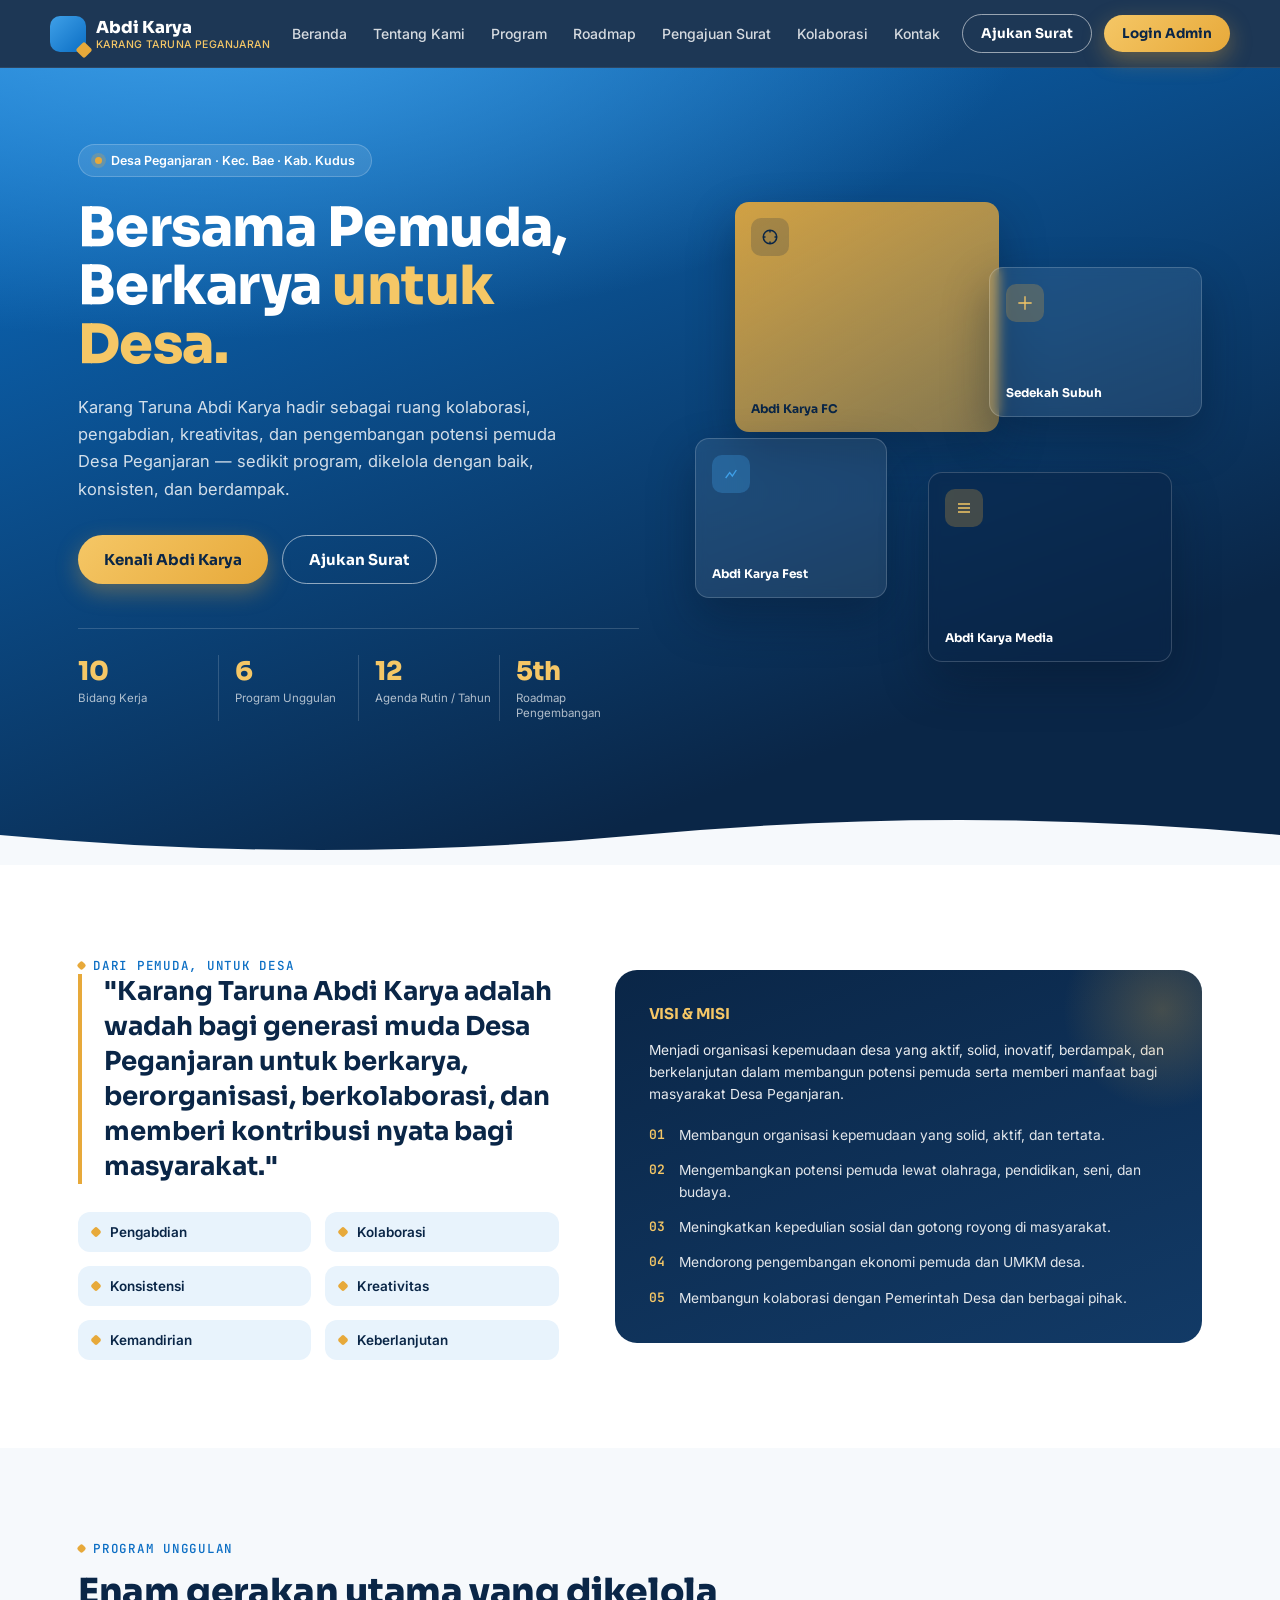
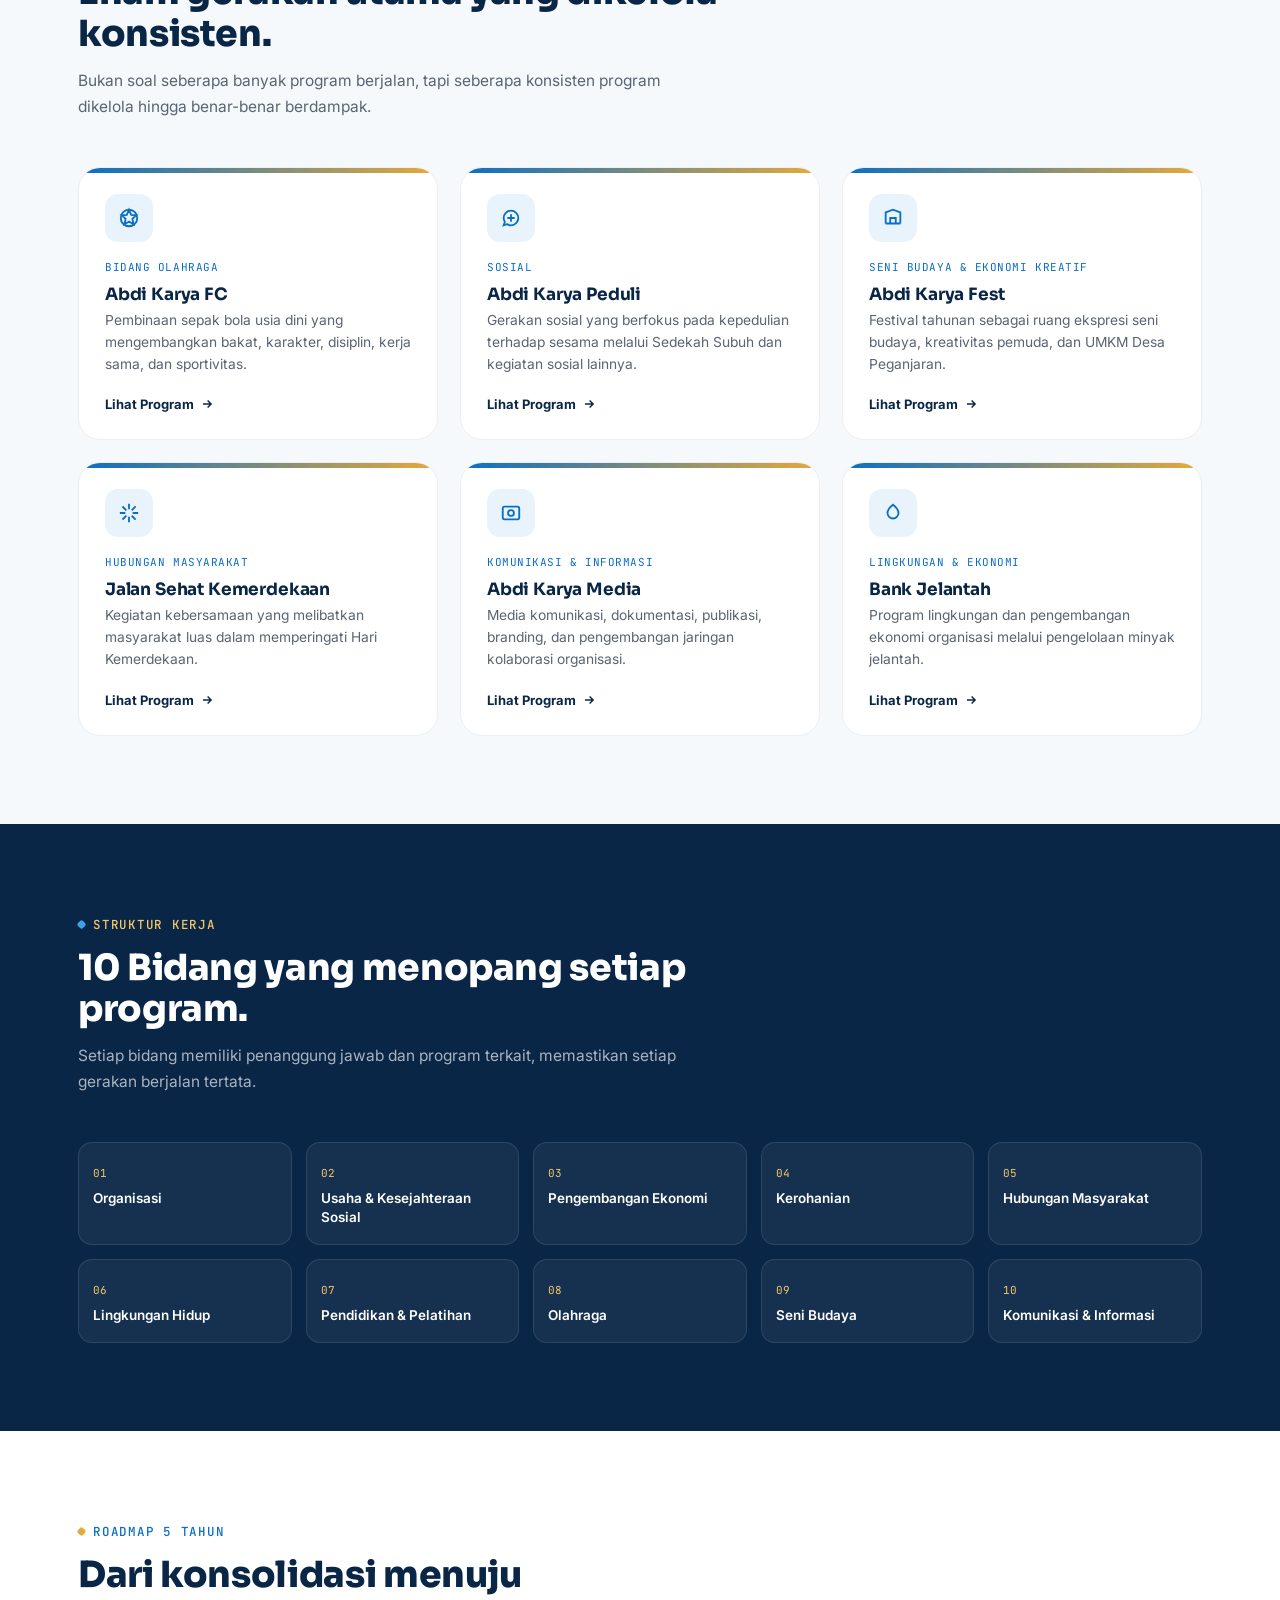
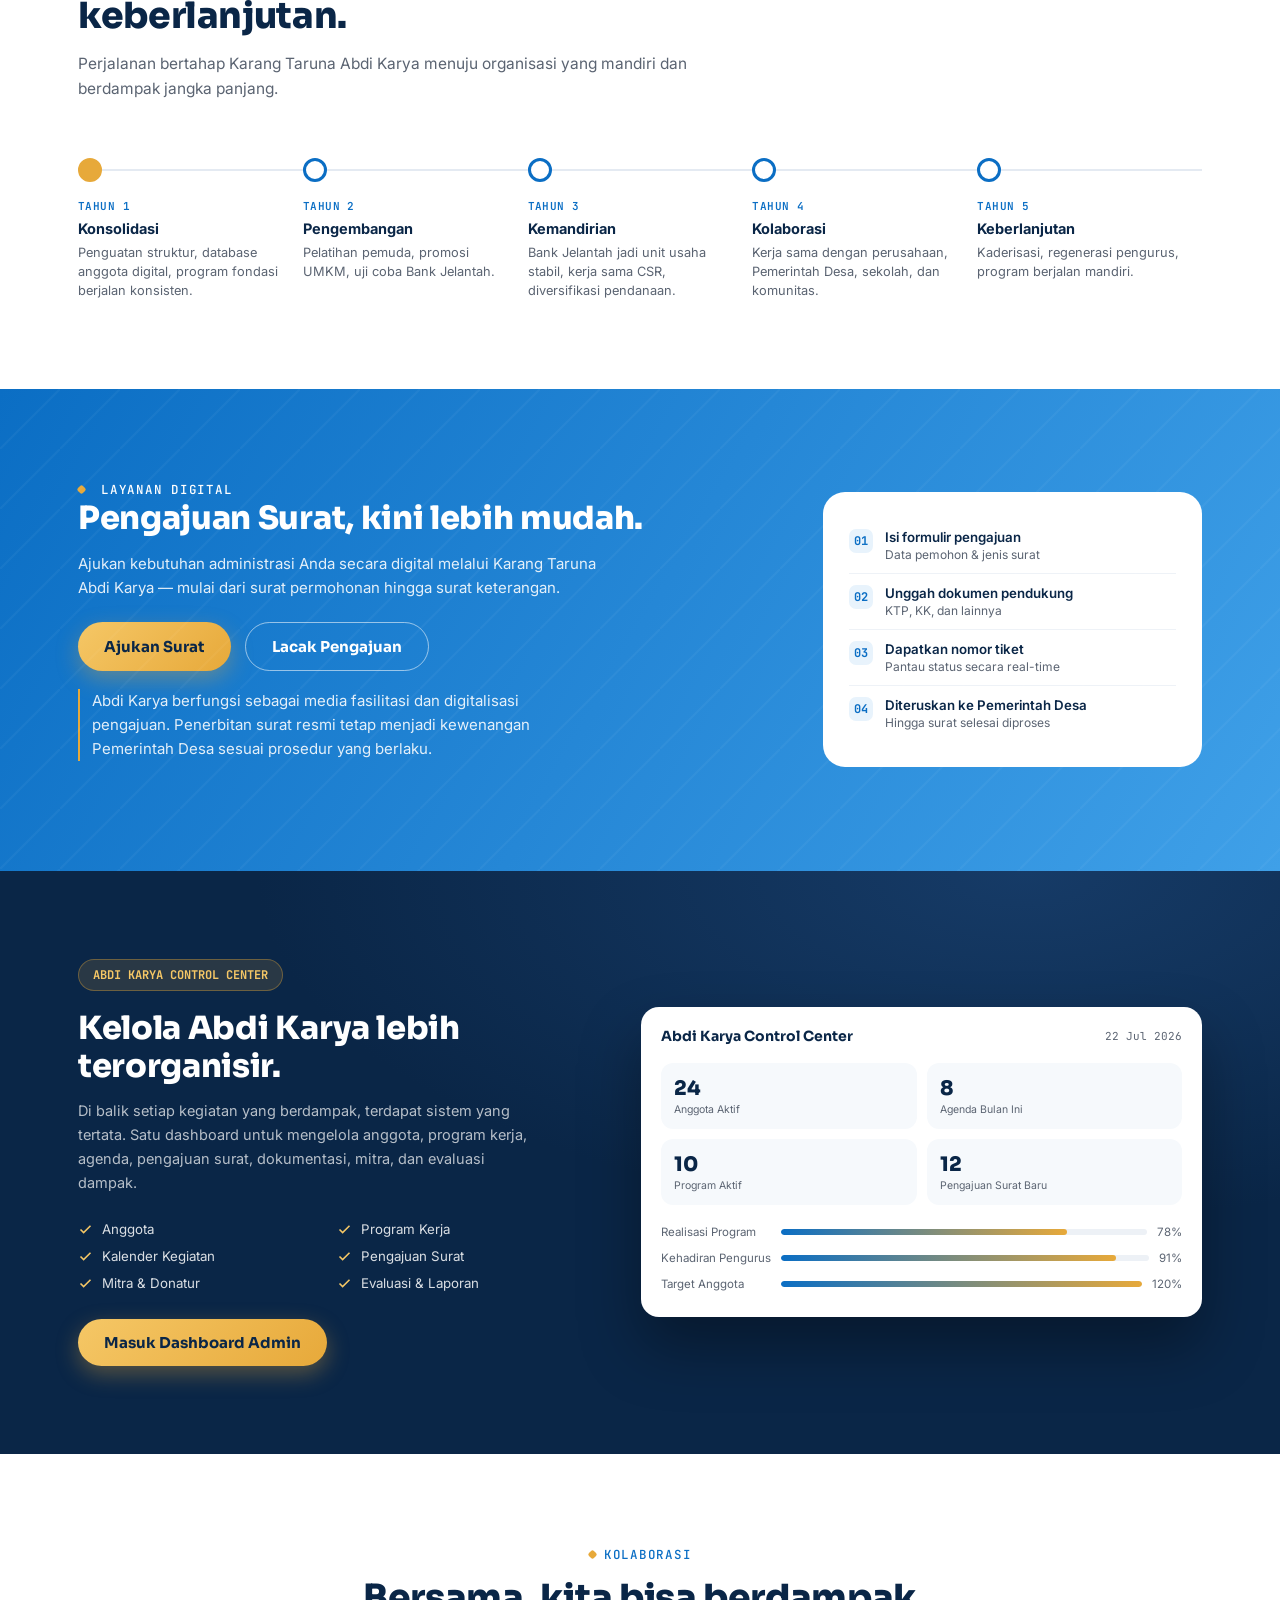
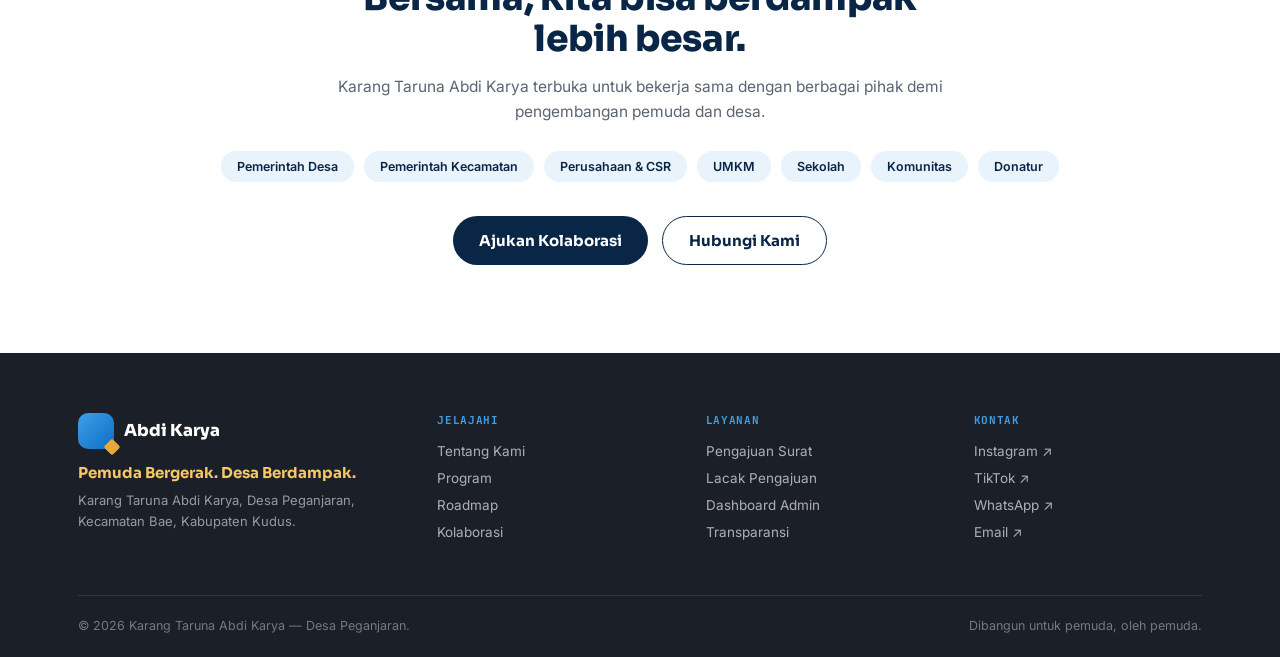
==== commit e0dd4761: "Update print statement to 'Goodbye World'" ====
--- a/index.html
+++ b/index.html
@@ -3,841 +3,631 @@
 <head>
 <meta charset="UTF-8">
 <meta name="viewport" content="width=device-width, initial-scale=1.0">
-<title>Karang Taruna Abdi Karya — Desa Peganjaran</title>
+<title>Karang Taruna Abdi Karya — Pemuda Bergerak. Desa Berdampak.</title>
 <link rel="preconnect" href="https://fonts.googleapis.com">
-<link rel="preconnect" href="https://fonts.gstatic.com" crossorigin>
-<link href="https://fonts.googleapis.com/css2?family=Fraunces:ital,wght@0,500;0,600;0,700;0,900;1,500;1,600&family=Plus+Jakarta+Sans:wght@400;500;600;700;800&family=JetBrains+Mono:wght@400;500;600&display=swap" rel="stylesheet">
+<link href="https://fonts.googleapis.com/css2?family=Sora:wght@400;500;600;700;800&family=Inter:wght@400;500;600;700&family=JetBrains+Mono:wght@500&display=swap" rel="stylesheet">
 <style>
   :root{
-    --sawah-dark:#1f3a1e;
-    --sawah:#3c6b2f;
-    --sawah-light:#7fa363;
-    --padi:#e2b23d;
-    --padi-light:#f2d488;
-    --liat:#b5502f;
-    --liat-dark:#8a3b21;
-    --senja:#20223a;
-    --cream:#f7f2e6;
-    --cream-deep:#efe6d1;
-    --ink:#20231e;
-    --paper-line:#d9cfb2;
-    --radius:14px;
+    --biru-benhur:#0B6EC4;
+    --biru-benhur-light:#3FA0E8;
+    --biru-benhur-pale:#E8F3FC;
+    --biru-dongker:#0A2647;
+    --biru-dongker-2:#123A66;
+    --kuning-emas:#E7A93A;
+    --kuning-emas-light:#F5C766;
+    --putih:#FFFFFF;
+    --off-white:#F6F9FC;
+    --hitam:#1B1F27;
+    --abu:#5B6472;
+    --radius-lg:22px;
+    --radius-md:14px;
   }
   *{margin:0;padding:0;box-sizing:border-box;}
   html{scroll-behavior:smooth;}
   body{
-    font-family:'Plus Jakarta Sans', sans-serif;
-    background:var(--cream);
-    color:var(--ink);
-    line-height:1.65;
-    overflow-x:hidden;
-  }
-  h1,h2,h3,h4{
-    font-family:'Fraunces', serif;
-    font-weight:700;
-    color:var(--sawah-dark);
-    line-height:1.15;
-  }
+    font-family:'Inter',sans-serif;
+    color:var(--hitam);
+    background:var(--off-white);
+    -webkit-font-smoothing:antialiased;
+  }
+  h1,h2,h3,h4{font-family:'Sora',sans-serif;letter-spacing:-0.01em;}
+  .mono{font-family:'JetBrains Mono',monospace;}
+  img,svg{display:block;max-width:100%;}
+  a{text-decoration:none;color:inherit;}
+  ul{list-style:none;}
+  .wrap{max-width:1180px;margin:0 auto;padding:0 28px;}
+  .btn{
+    display:inline-flex;align-items:center;gap:8px;
+    padding:14px 26px;border-radius:999px;
+    font-weight:700;font-size:15px;font-family:'Sora',sans-serif;
+    cursor:pointer;border:none;transition:transform .18s ease, box-shadow .18s ease;
+    white-space:nowrap;
+  }
+  .btn:hover{transform:translateY(-2px);}
+  .btn-gold{background:linear-gradient(135deg,var(--kuning-emas-light),var(--kuning-emas));color:var(--biru-dongker);box-shadow:0 8px 22px rgba(231,169,58,.35);}
+  .btn-gold:hover{box-shadow:0 12px 28px rgba(231,169,58,.45);}
+  .btn-outline-white{border:1.5px solid rgba(255,255,255,.55);color:#fff;background:transparent;}
+  .btn-outline-white:hover{background:rgba(255,255,255,.12);}
+  .btn-navy{background:var(--biru-dongker);color:#fff;}
+  .btn-navy:hover{background:var(--biru-dongker-2);}
+  .btn-ghost-navy{border:1.5px solid var(--biru-dongker);color:var(--biru-dongker);background:transparent;}
+  .btn-ghost-navy:hover{background:var(--biru-dongker);color:#fff;}
+
   .eyebrow{
-    font-family:'JetBrains Mono', monospace;
-    font-size:.72rem;
-    letter-spacing:.14em;
-    text-transform:uppercase;
-    color:var(--liat-dark);
-    font-weight:600;
-    display:flex;
-    align-items:center;
-    gap:8px;
-    margin-bottom:14px;
-  }
-  .eyebrow::before{
-    content:"";
-    width:22px;height:2px;background:var(--liat);display:inline-block;
-  }
-  .container{max-width:1160px;margin:0 auto;padding:0 24px;}
-  a{color:inherit;}
-  img{max-width:100%;display:block;}
-  ::selection{background:var(--padi-light);}
-
-  /* woven divider motif — represents gotong royong (mutual weaving of effort) */
-  .woven{
-    height:26px;
-    width:100%;
-    background-image: repeating-linear-gradient(135deg, transparent 0 8px, var(--paper-line) 8px 9px, transparent 9px 20px),
-                       repeating-linear-gradient(45deg, transparent 0 8px, var(--paper-line) 8px 9px, transparent 9px 20px);
-    opacity:.6;
-  }
-
-  /* ---------- NAVBAR ---------- */
-  header{
-    background:var(--senja);
-    position:sticky;top:0;z-index:1000;
-    border-bottom:3px solid var(--padi);
-  }
-  .navbar{display:flex;justify-content:space-between;align-items:center;padding:14px 0;}
-  .navbar .logo{
-    color:var(--cream);
-    font-family:'Fraunces', serif;
-    font-weight:700;
-    font-size:1.25rem;
-    text-decoration:none;
-    display:flex;align-items:center;gap:10px;
-  }
-  .logo-mark{
-    width:32px;height:32px;flex-shrink:0;
-  }
-  .nav-links{list-style:none;display:flex;align-items:center;gap:26px;}
-  .nav-links li a{
-    color:#d9d6c9;text-decoration:none;font-size:.92rem;font-weight:500;
-    transition:color .2s;
-  }
-  .nav-links li a:hover{color:var(--padi);}
-  .cta-button{
-    background:var(--padi);
-    padding:9px 18px;
-    border-radius:999px;
-    color:var(--senja) !important;
-    font-weight:700;
-    text-decoration:none;
-    font-size:.88rem;
-    transition:background .2s, transform .2s;
-    white-space:nowrap;
-  }
-  .cta-button:hover{background:var(--padi-light);transform:translateY(-1px);}
-  .nav-toggle{display:none;background:none;border:0;color:var(--cream);font-size:1.5rem;cursor:pointer;}
+    display:inline-flex;align-items:center;gap:8px;
+    font-family:'JetBrains Mono',monospace;font-size:12.5px;font-weight:500;
+    letter-spacing:.06em;text-transform:uppercase;
+    color:var(--biru-benhur);
+  }
+  .eyebrow::before{content:"";width:7px;height:7px;border-radius:2px;background:var(--kuning-emas);display:inline-block;transform:rotate(45deg);}
+
+  /* ===== NAVBAR ===== */
+  #navbar{
+    position:sticky;top:0;z-index:100;
+    background:rgba(10,38,71,.92);
+    backdrop-filter:blur(10px);
+    border-bottom:1px solid rgba(255,255,255,.08);
+    transition:padding .25s ease;
+  }
+  .nav-inner{display:flex;align-items:center;justify-content:space-between;padding:14px 0;}
+  .logo{display:flex;align-items:center;gap:10px;color:#fff;font-family:'Sora',sans-serif;font-weight:800;font-size:16.5px;}
+  .logo-mark{width:36px;height:36px;border-radius:10px;background:linear-gradient(135deg,var(--biru-benhur-light),var(--biru-benhur));display:flex;align-items:center;justify-content:center;position:relative;flex-shrink:0;}
+  .logo-mark::after{content:"";position:absolute;width:12px;height:12px;background:var(--kuning-emas);transform:rotate(45deg);border-radius:2px;bottom:-4px;right:-4px;}
+  .logo small{display:block;font-family:'Inter',sans-serif;font-weight:500;font-size:10.5px;color:var(--kuning-emas-light);letter-spacing:.04em;}
+  .nav-links{display:flex;align-items:center;gap:26px;}
+  .nav-links a{color:rgba(255,255,255,.82);font-size:14px;font-weight:500;position:relative;padding:6px 0;}
+  .nav-links a:hover{color:#fff;}
+  .nav-links a::after{content:"";position:absolute;left:0;bottom:0;width:0;height:2px;background:var(--kuning-emas);transition:width .2s ease;}
+  .nav-links a:hover::after{width:100%;}
+  .nav-cta{display:flex;align-items:center;gap:12px;}
+  .nav-cta .btn{padding:10px 18px;font-size:13.5px;}
+  #navToggle{display:none;background:none;border:none;color:#fff;font-size:24px;cursor:pointer;}
+  @media (max-width:960px){
+    .nav-links{display:none;}
+    .nav-cta .btn-outline-white{display:none;}
+    #navToggle{display:block;}
+  }
+
+  /* ===== HERO ===== */
+  #hero{
+    position:relative;overflow:hidden;
+    background:radial-gradient(ellipse 120% 80% at 15% -10%, var(--biru-benhur-light) 0%, transparent 55%),
+               linear-gradient(160deg, var(--biru-benhur) 0%, var(--biru-dongker) 78%);
+    padding:76px 0 0;
+    color:#fff;
+  }
+  .hero-grid{display:grid;grid-template-columns:1.05fr .95fr;gap:56px;align-items:center;padding-bottom:64px;}
+  .hero-badge{
+    display:inline-flex;align-items:center;gap:9px;
+    background:rgba(255,255,255,.1);border:1px solid rgba(255,255,255,.2);
+    padding:8px 16px;border-radius:999px;font-size:12.5px;font-weight:600;
+    margin-bottom:22px;
+  }
+  .hero-badge .dot{width:7px;height:7px;border-radius:50%;background:var(--kuning-emas);box-shadow:0 0 0 4px rgba(231,169,58,.25);}
+  h1.hero-title{font-size:clamp(34px,4.6vw,54px);font-weight:800;line-height:1.08;margin-bottom:20px;}
+  h1.hero-title .accent{color:var(--kuning-emas-light);}
+  .hero-sub{font-size:16.5px;line-height:1.65;color:rgba(255,255,255,.82);max-width:520px;margin-bottom:32px;}
+  .hero-ctas{display:flex;gap:14px;flex-wrap:wrap;margin-bottom:44px;}
+  .hero-stats{display:grid;grid-template-columns:repeat(4,1fr);gap:0;border-top:1px solid rgba(255,255,255,.16);padding-top:26px;}
+  .hero-stats .stat{border-left:1px solid rgba(255,255,255,.16);padding-left:16px;}
+  .hero-stats .stat:first-child{border-left:none;padding-left:0;}
+  .hero-stats .num{font-family:'Sora',sans-serif;font-weight:800;font-size:26px;color:var(--kuning-emas-light);}
+  .hero-stats .label{font-size:11.5px;color:rgba(255,255,255,.68);margin-top:3px;line-height:1.3;}
+
+  .hero-visual{position:relative;height:460px;}
+  .hv-card{
+    position:absolute;border-radius:var(--radius-md);
+    background:rgba(255,255,255,.08);border:1px solid rgba(255,255,255,.18);
+    backdrop-filter:blur(6px);
+    display:flex;flex-direction:column;justify-content:flex-end;padding:16px;
+    box-shadow:0 20px 45px rgba(6,20,40,.35);
+  }
+  .hv-icon{width:38px;height:38px;border-radius:10px;display:flex;align-items:center;justify-content:center;margin-bottom:auto;}
+  .hv-tag{font-size:12px;font-weight:700;font-family:'Sora',sans-serif;}
+  .hv-1{top:0;left:8%;width:52%;height:230px;background:linear-gradient(150deg, rgba(231,169,58,.9), rgba(231,169,58,.55));border:none;}
+  .hv-1 .hv-icon{background:rgba(10,38,71,.25);}
+  .hv-2{top:14%;right:0;width:42%;height:150px;}
+  .hv-3{bottom:14%;left:0;width:38%;height:160px;}
+  .hv-4{bottom:0;right:6%;width:48%;height:190px;background:rgba(10,38,71,.55);}
+  @keyframes floaty{0%,100%{transform:translateY(0)}50%{transform:translateY(-9px)}}
+  .hv-2{animation:floaty 5.5s ease-in-out infinite;}
+  .hv-3{animation:floaty 6.5s ease-in-out infinite 1s;}
+  .hv-4{animation:floaty 6s ease-in-out infinite .4s;}
+
+  .hero-wave{display:block;width:100%;height:60px;margin-top:20px;}
 
   @media (max-width:900px){
-    .nav-links{
-      position:absolute;top:100%;left:0;right:0;
-      background:var(--senja);
-      flex-direction:column;align-items:flex-start;
-      padding:10px 24px 22px;
-      display:none;
-      gap:16px;
-      border-bottom:3px solid var(--padi);
-    }
-    .nav-links.open{display:flex;}
-    .nav-toggle{display:block;}
-  }
-
-  /* ---------- HERO ---------- */
-  .hero{
-    position:relative;
-    background:radial-gradient(ellipse at 80% 20%, #2c4f27 0%, var(--sawah-dark) 55%, var(--senja) 100%);
-    color:var(--cream);
-    padding:90px 0 70px;
-    overflow:hidden;
-  }
-  .hero .container{
-    display:grid;
-    grid-template-columns:1.15fr .85fr;
-    gap:40px;
-    align-items:center;
-    position:relative;
-    z-index:2;
-  }
-  .hero-content h1{
-    font-size:clamp(2.1rem, 4.2vw, 3.2rem);
-    color:var(--cream);
-    margin-bottom:22px;
-  }
-  .hero-content h1 em{
-    font-style:italic;color:var(--padi);
-  }
-  .hero-content p{
-    font-size:1.08rem;
-    color:#d9d6c9;
-    max-width:46ch;
-    margin-bottom:32px;
-  }
-  .hero-buttons{display:flex;gap:14px;flex-wrap:wrap;}
-  .btn-primary{
-    background:var(--padi);color:var(--senja);
-    padding:13px 26px;border-radius:999px;font-weight:700;text-decoration:none;
-    transition:transform .2s, background .2s;
-    display:inline-block;
-  }
-  .btn-primary:hover{transform:translateY(-2px);background:var(--padi-light);}
-  .btn-secondary{
-    border:1.5px solid rgba(247,242,230,.5);color:var(--cream);
-    padding:12px 24px;border-radius:999px;font-weight:600;text-decoration:none;
-    transition:border-color .2s, background .2s;
-    display:inline-block;
-  }
-  .btn-secondary:hover{border-color:var(--padi);background:rgba(247,242,230,.06);}
-
-  .hero-stats{
-    display:flex;gap:28px;margin-top:40px;flex-wrap:wrap;
-  }
-  .hero-stats div{border-left:2px solid var(--padi);padding-left:12px;}
-  .hero-stats strong{
-    display:block;font-family:'Fraunces',serif;font-size:1.5rem;color:var(--padi-light);
-  }
-  .hero-stats span{font-size:.8rem;color:#c8c5b8;}
-
-  /* rice-field SVG scene */
-  .hero-scene{position:relative;}
-  .hero-scene svg{width:100%;height:auto;}
-
-  /* ---------- SECTION SHELLS ---------- */
-  section{padding:76px 0;}
-  .section-head{max-width:640px;margin-bottom:44px;}
+    .hero-grid{grid-template-columns:1fr;padding-bottom:40px;}
+    .hero-visual{height:340px;margin-top:10px;}
+    .hero-stats{grid-template-columns:repeat(2,1fr);row-gap:20px;}
+    .hero-stats .stat:nth-child(3){border-left:none;padding-left:0;}
+  }
+
+  /* ===== SECTION SHARED ===== */
+  section{padding:88px 0;}
+  .section-head{max-width:640px;margin-bottom:48px;}
+  .section-head h2{font-size:clamp(26px,3vw,36px);font-weight:800;margin-top:14px;color:var(--biru-dongker);line-height:1.15;}
+  .section-head p{color:var(--abu);font-size:15.5px;margin-top:14px;line-height:1.65;}
   .section-head.center{margin-left:auto;margin-right:auto;text-align:center;}
-  .section-head p{color:#4a4a3f;font-size:1.02rem;}
-  #about{background:var(--cream);}
-  #program{background:var(--cream-deep);}
-  #calendar{background:var(--cream);}
-  #roadmap{background:var(--senja);color:var(--cream);}
-  #roadmap h2, #roadmap .eyebrow{color:var(--cream);}
-  #roadmap .eyebrow::before{background:var(--padi);}
-  #roadmap .section-head p{color:#c8c5b8;}
-  #news{background:var(--cream-deep);}
-  #pengajuan{background:var(--sawah-dark);color:var(--cream);}
-  #pengajuan h2{color:var(--cream);}
-  #transparency{background:var(--cream);}
-  #contact{background:var(--cream-deep);}
-
-  /* ---------- ABOUT ---------- */
-  .about-grid{display:grid;grid-template-columns:1fr 1fr;gap:48px;align-items:start;}
-  .about-grid p{color:#4a4a3f;margin-bottom:16px;}
-  .vismis{display:flex;flex-direction:column;gap:20px;}
-  .vismis-card{
-    background:#fff;border:1px solid var(--paper-line);
-    border-radius:var(--radius);padding:22px 24px;
-    border-left:4px solid var(--sawah);
-  }
-  .vismis-card.misi{border-left-color:var(--liat);}
-  .vismis-card h3{font-size:1.05rem;margin-bottom:10px;}
-  .vismis-card ul{padding-left:20px;color:#4a4a3f;font-size:.95rem;}
-  .vismis-card li{margin-bottom:6px;}
-
-  /* ---------- PROGRAM CARDS ---------- */
-  .program-grid{
-    display:grid;grid-template-columns:repeat(auto-fit, minmax(250px, 1fr));gap:22px;
-  }
-  .program-card{
-    background:#fff;
-    border-radius:var(--radius);
-    padding:26px 24px;
-    border:1px solid var(--paper-line);
-    transition:transform .25s, box-shadow .25s;
-    position:relative;
-  }
-  .program-card:hover{transform:translateY(-6px);box-shadow:0 16px 30px -14px rgba(31,58,30,.35);}
-  .program-icon{width:46px;height:46px;margin-bottom:16px;}
-  .program-card h3{font-size:1.1rem;margin-bottom:8px;}
-  .program-card p{font-size:.92rem;color:#4a4a3f;}
-  .program-tag{
-    font-family:'JetBrains Mono',monospace;font-size:.68rem;color:var(--sawah);
-    letter-spacing:.06em;text-transform:uppercase;margin-top:12px;display:block;
-  }
-  .see-all{
-    margin-top:34px;text-align:center;
-  }
-
-  /* ---------- CALENDAR ---------- */
-  .calendar-wrap{
-    display:grid;grid-template-columns:1.3fr 1fr;gap:36px;align-items:start;
-  }
-  .cal-card{
-    background:#fff;border:1px solid var(--paper-line);border-radius:var(--radius);
-    padding:22px;
-  }
-  .cal-head{display:flex;align-items:center;justify-content:space-between;margin-bottom:16px;}
-  .cal-head h4{font-size:1.15rem;color:var(--sawah-dark);}
-  .cal-nav{display:flex;gap:8px;}
-  .cal-nav button{
-    background:var(--cream-deep);border:1px solid var(--paper-line);border-radius:8px;
-    width:34px;height:34px;font-size:1rem;cursor:pointer;color:var(--sawah-dark);
-    transition:background .2s;
-  }
-  .cal-nav button:hover{background:var(--padi-light);}
-  .cal-grid{display:grid;grid-template-columns:repeat(7,1fr);gap:6px;text-align:center;}
-  .cal-dow{font-family:'JetBrains Mono',monospace;font-size:.68rem;color:#8a8672;padding-bottom:6px;text-transform:uppercase;}
-  .cal-day{
-    aspect-ratio:1;display:flex;align-items:center;justify-content:center;
-    border-radius:8px;font-size:.88rem;color:var(--ink);cursor:default;position:relative;
-  }
-  .cal-day.blank{visibility:hidden;}
-  .cal-day.has-event{cursor:pointer;font-weight:700;background:var(--cream-deep);}
-  .cal-day.has-event::after{
-    content:"";position:absolute;bottom:5px;width:5px;height:5px;border-radius:50%;background:var(--liat);
-  }
-  .cal-day.has-event:hover, .cal-day.selected{background:var(--padi);color:var(--senja);}
-  .cal-day.today{border:1.5px solid var(--sawah);}
-
-  .event-panel h4{font-size:1.05rem;margin-bottom:14px;color:var(--sawah-dark);}
-  .event-item{
-    display:flex;gap:12px;padding:14px 0;border-bottom:1px solid var(--paper-line);
-  }
-  .event-item:last-child{border-bottom:none;}
-  .event-date{
-    font-family:'JetBrains Mono',monospace;font-weight:700;color:var(--liat);
-    min-width:46px;font-size:.9rem;
-  }
-  .event-detail h5{font-size:.95rem;margin-bottom:3px;color:var(--sawah-dark);}
-  .event-detail span{font-size:.8rem;color:#726f5f;}
-  .event-empty{color:#8a8672;font-size:.9rem;font-style:italic;}
-
-  /* ---------- ROADMAP DIAGRAM ---------- */
-  .roadmap-scroll{overflow-x:auto;padding-bottom:10px;}
-  .roadmap-svg{min-width:920px;width:100%;height:auto;}
-  .roadmap-legend{
-    display:flex;gap:24px;flex-wrap:wrap;margin-top:28px;font-size:.85rem;color:#c8c5b8;
-  }
-  .roadmap-legend span{display:flex;align-items:center;gap:8px;}
-  .dot{width:9px;height:9px;border-radius:50%;display:inline-block;}
-
-  /* ---------- NEWS ---------- */
-  .news-grid{display:grid;grid-template-columns:repeat(auto-fit, minmax(260px,1fr));gap:22px;}
-  .news-card{
-    background:#fff;border:1px solid var(--paper-line);border-radius:var(--radius);overflow:hidden;
-    transition:transform .25s;
-  }
-  .news-card:hover{transform:translateY(-5px);}
-  .news-thumb{
-    height:150px;
-    background:linear-gradient(135deg, var(--sawah) 0%, var(--sawah-dark) 100%);
-    position:relative;
-  }
-  .news-thumb svg{position:absolute;inset:0;width:100%;height:100%;}
-  .news-body{padding:20px;}
-  .news-date{font-family:'JetBrains Mono',monospace;font-size:.72rem;color:var(--liat);letter-spacing:.05em;}
-  .news-card h3{font-size:1.02rem;margin:8px 0 8px;}
-  .news-card p{font-size:.88rem;color:#4a4a3f;margin-bottom:14px;}
-  .news-card a{font-size:.85rem;font-weight:700;color:var(--sawah);text-decoration:none;}
-  .news-card a:hover{text-decoration:underline;}
-
-  /* ---------- PENGAJUAN ---------- */
-  .pengajuan-inner{
-    display:flex;justify-content:space-between;align-items:center;gap:30px;flex-wrap:wrap;
-  }
-  .pengajuan-inner p{color:#d9d6c9;max-width:50ch;}
-  .pengajuan-steps{display:flex;gap:18px;margin-top:22px;flex-wrap:wrap;}
-  .pengajuan-steps div{
-    font-family:'JetBrains Mono',monospace;font-size:.78rem;color:var(--padi-light);
-    border:1px solid rgba(247,242,230,.3);border-radius:999px;padding:6px 14px;
-  }
-
-  /* ---------- TRANSPARENCY ---------- */
-  .transparency-grid{display:grid;grid-template-columns:1fr 1fr;gap:40px;align-items:center;}
-  .dash-note{font-size:.82rem;color:#8a8672;font-style:italic;margin-top:10px;}
-  .dash-legend{display:flex;flex-direction:column;gap:12px;margin-top:20px;}
-  .dash-legend .row{display:flex;align-items:center;gap:10px;font-size:.92rem;}
-  .dash-legend .row strong{margin-left:auto;font-family:'JetBrains Mono',monospace;color:var(--sawah-dark);}
-
-  /* ---------- CONTACT ---------- */
-  .contact-grid{display:grid;grid-template-columns:1fr 1fr;gap:40px;}
-  .contact-card{
-    background:#fff;border:1px solid var(--paper-line);border-radius:var(--radius);padding:26px;
-  }
-  .contact-row{display:flex;align-items:center;gap:14px;margin-bottom:16px;}
-  .contact-row .icon{
-    width:36px;height:36px;border-radius:10px;background:var(--cream-deep);
-    display:flex;align-items:center;justify-content:center;flex-shrink:0;color:var(--sawah);
-  }
-  .contact-row a, .contact-row span{font-size:.95rem;text-decoration:none;}
-
-  /* ---------- FOOTER ---------- */
-  footer{background:var(--senja);color:#c8c5b8;padding:34px 0;text-align:center;}
-  footer strong{color:var(--padi);}
-
-  @media (max-width:860px){
-    .hero .container{grid-template-columns:1fr;}
-    .hero-scene{order:-1;max-width:340px;margin:0 auto 20px;}
-    .about-grid, .calendar-wrap, .transparency-grid, .contact-grid{grid-template-columns:1fr;}
-  }
+
+  /* Dari Pemuda Untuk Desa */
+  #esensi{background:#fff;}
+  .esensi-grid{display:grid;grid-template-columns:.9fr 1.1fr;gap:56px;align-items:center;}
+  .esensi-quote{
+    font-family:'Sora',sans-serif;font-weight:700;font-size:26px;line-height:1.35;
+    color:var(--biru-dongker);border-left:4px solid var(--kuning-emas);padding-left:22px;
+  }
+  .esensi-values{display:grid;grid-template-columns:1fr 1fr;gap:14px;margin-top:28px;}
+  .val-chip{display:flex;align-items:center;gap:10px;background:var(--biru-benhur-pale);padding:12px 14px;border-radius:12px;font-size:13.5px;font-weight:600;color:var(--biru-dongker);}
+  .val-chip .dot{width:8px;height:8px;background:var(--kuning-emas);border-radius:2px;transform:rotate(45deg);flex-shrink:0;}
+  .esensi-panel{background:linear-gradient(160deg,var(--biru-dongker),var(--biru-dongker-2));border-radius:var(--radius-lg);padding:34px;color:#fff;position:relative;overflow:hidden;}
+  .esensi-panel::before{content:"";position:absolute;top:-60px;right:-60px;width:200px;height:200px;border-radius:50%;background:radial-gradient(circle,rgba(231,169,58,.25),transparent 70%);}
+  .esensi-panel h3{font-size:15px;color:var(--kuning-emas-light);margin-bottom:16px;font-weight:700;}
+  .esensi-panel ol{counter-reset:m;display:flex;flex-direction:column;gap:14px;}
+  .esensi-panel li{counter-increment:m;display:flex;gap:14px;font-size:13.8px;line-height:1.55;color:rgba(255,255,255,.88);}
+  .esensi-panel li::before{content:counter(m,decimal-leading-zero);font-family:'JetBrains Mono',monospace;color:var(--kuning-emas-light);font-weight:600;font-size:13px;flex-shrink:0;}
+
+  /* Program Unggulan */
+  #program{background:var(--off-white);}
+  .program-grid{display:grid;grid-template-columns:repeat(3,1fr);gap:22px;}
+  .prog-card{
+    background:#fff;border-radius:var(--radius-lg);padding:26px;
+    border:1px solid #EAEFF5;position:relative;overflow:hidden;
+    transition:transform .22s ease, box-shadow .22s ease;
+  }
+  .prog-card:hover{transform:translateY(-6px);box-shadow:0 22px 40px rgba(10,38,71,.1);}
+  .prog-card::before{content:"";position:absolute;top:0;left:0;width:100%;height:5px;background:linear-gradient(90deg,var(--biru-benhur),var(--kuning-emas));}
+  .prog-icon{width:48px;height:48px;border-radius:13px;background:var(--biru-benhur-pale);display:flex;align-items:center;justify-content:center;margin-bottom:18px;}
+  .prog-card h4{font-size:17px;color:var(--biru-dongker);margin-bottom:4px;}
+  .prog-field{font-family:'JetBrains Mono',monospace;font-size:11px;color:var(--biru-benhur);text-transform:uppercase;letter-spacing:.05em;margin-bottom:10px;display:block;}
+  .prog-card p{font-size:13.8px;color:var(--abu);line-height:1.6;margin-bottom:18px;}
+  .prog-link{font-size:13px;font-weight:700;color:var(--biru-dongker);display:inline-flex;align-items:center;gap:6px;}
+  .prog-link svg{transition:transform .2s ease;}
+  .prog-card:hover .prog-link svg{transform:translateX(4px);}
+  @media (max-width:900px){.program-grid{grid-template-columns:1fr 1fr;}}
+  @media (max-width:620px){.program-grid{grid-template-columns:1fr;}}
+
+  /* Bidang Kerja strip */
+  #bidang{background:var(--biru-dongker);color:#fff;}
+  #bidang .section-head h2{color:#fff;}
+  #bidang .section-head p{color:rgba(255,255,255,.65);}
+  #bidang .eyebrow{color:var(--kuning-emas-light);}
+  #bidang .eyebrow::before{background:var(--biru-benhur-light);}
+  .bidang-grid{display:grid;grid-template-columns:repeat(5,1fr);gap:14px;}
+  .bidang-item{
+    background:rgba(255,255,255,.05);border:1px solid rgba(255,255,255,.1);
+    border-radius:14px;padding:18px 14px;text-align:left;transition:background .2s ease;
+  }
+  .bidang-item:hover{background:rgba(255,255,255,.09);}
+  .bidang-num{font-family:'JetBrains Mono',monospace;font-size:11px;color:var(--kuning-emas-light);}
+  .bidang-item h5{font-size:13.5px;margin-top:8px;font-weight:600;line-height:1.35;}
+  @media (max-width:900px){.bidang-grid{grid-template-columns:repeat(3,1fr);}}
+  @media (max-width:560px){.bidang-grid{grid-template-columns:repeat(2,1fr);}}
+
+  /* Roadmap teaser */
+  #roadmap{background:#fff;}
+  .roadmap-track{position:relative;display:grid;grid-template-columns:repeat(5,1fr);gap:0;margin-top:20px;}
+  .roadmap-track::before{content:"";position:absolute;top:19px;left:0;right:0;height:2px;background:#E4EAF2;}
+  .rm-step{position:relative;padding-top:44px;padding-right:16px;}
+  .rm-dot{position:absolute;top:8px;left:0;width:24px;height:24px;border-radius:50%;background:#fff;border:3px solid var(--biru-benhur);display:flex;align-items:center;justify-content:center;}
+  .rm-step:first-child .rm-dot{background:var(--kuning-emas);border-color:var(--kuning-emas);}
+  .rm-year{font-family:'JetBrains Mono',monospace;font-size:11px;color:var(--biru-benhur);font-weight:600;letter-spacing:.04em;}
+  .rm-step h5{font-size:14.5px;color:var(--biru-dongker);margin:6px 0 6px;}
+  .rm-step p{font-size:12.8px;color:var(--abu);line-height:1.5;}
+  @media (max-width:900px){
+    .roadmap-track{grid-template-columns:1fr;gap:28px;}
+    .roadmap-track::before{top:0;bottom:0;left:11px;width:2px;height:auto;right:auto;}
+    .rm-step{padding-top:0;padding-left:38px;}
+    .rm-dot{top:2px;}
+  }
+
+  /* Layanan Surat CTA band */
+  #layanan{
+    background:linear-gradient(120deg,var(--biru-benhur),var(--biru-benhur-light));
+    color:#fff;position:relative;overflow:hidden;
+  }
+  #layanan::after{content:"";position:absolute;inset:0;background:url("data:image/svg+xml,%3Csvg xmlns='http://www.w3.org/2000/svg' width='60' height='60'%3E%3Cpath d='M0 60L60 0' stroke='rgba(255,255,255,0.08)' stroke-width='2'/%3E%3C/svg%3E");opacity:.5;}
+  .layanan-inner{position:relative;display:grid;grid-template-columns:1.3fr .7fr;gap:40px;align-items:center;}
+  .layanan-inner h2{font-size:clamp(24px,2.8vw,32px);font-weight:800;margin-bottom:14px;}
+  .layanan-inner p{font-size:15px;color:rgba(255,255,255,.88);line-height:1.6;max-width:520px;margin-bottom:22px;}
+  .layanan-note{font-size:12.5px;color:rgba(255,255,255,.7);border-left:2px solid var(--kuning-emas);padding-left:12px;max-width:480px;}
+  .layanan-card{background:#fff;border-radius:var(--radius-lg);padding:26px;color:var(--hitam);}
+  .layanan-card .step{display:flex;gap:12px;align-items:flex-start;padding:11px 0;border-bottom:1px solid #EEF2F7;}
+  .layanan-card .step:last-child{border-bottom:none;}
+  .layanan-card .step-n{font-family:'JetBrains Mono',monospace;font-weight:700;color:var(--biru-benhur);font-size:12px;background:var(--biru-benhur-pale);width:24px;height:24px;border-radius:7px;display:flex;align-items:center;justify-content:center;flex-shrink:0;}
+  .layanan-card .step-t{font-size:13.3px;font-weight:600;color:var(--biru-dongker);}
+  .layanan-card .step-d{font-size:12px;color:var(--abu);margin-top:2px;}
+  @media (max-width:900px){.layanan-inner{grid-template-columns:1fr;}}
+
+  /* Admin promo */
+  #admin-promo{background:radial-gradient(ellipse 100% 100% at 80% 0%, #163B67 0%, var(--biru-dongker) 60%);color:#fff;}
+  .ap-grid{display:grid;grid-template-columns:.95fr 1.05fr;gap:56px;align-items:center;}
+  .ap-badge{display:inline-flex;align-items:center;gap:8px;background:rgba(231,169,58,.14);border:1px solid rgba(231,169,58,.35);color:var(--kuning-emas-light);padding:7px 14px;border-radius:999px;font-size:12px;font-weight:700;font-family:'JetBrains Mono',monospace;margin-bottom:18px;}
+  .ap-grid h2{font-size:clamp(24px,3vw,32px);font-weight:800;line-height:1.2;margin-bottom:14px;}
+  .ap-grid > div > p{color:rgba(255,255,255,.7);font-size:14.5px;line-height:1.65;max-width:460px;margin-bottom:26px;}
+  .ap-features{display:grid;grid-template-columns:1fr 1fr;gap:11px;margin-bottom:28px;}
+  .ap-feat{display:flex;align-items:center;gap:9px;font-size:13.3px;color:rgba(255,255,255,.85);}
+  .ap-feat svg{flex-shrink:0;}
+  .ap-mock{background:#fff;border-radius:18px;padding:20px;box-shadow:0 30px 60px rgba(0,0,0,.35);}
+  .ap-mock-top{display:flex;justify-content:space-between;align-items:center;margin-bottom:18px;}
+  .ap-mock-top .t1{font-size:11px;color:var(--abu);font-family:'JetBrains Mono',monospace;}
+  .ap-mock-top .t2{font-size:14px;font-weight:700;color:var(--biru-dongker);font-family:'Sora',sans-serif;}
+  .ap-stat-grid{display:grid;grid-template-columns:repeat(2,1fr);gap:10px;margin-bottom:14px;}
+  .ap-stat{background:var(--off-white);border-radius:12px;padding:13px;}
+  .ap-stat .n{font-family:'Sora',sans-serif;font-weight:800;font-size:20px;color:var(--biru-dongker);}
+  .ap-stat .l{font-size:10.5px;color:var(--abu);margin-top:2px;}
+  .ap-bar-row{display:flex;align-items:center;gap:10px;font-size:11.5px;color:var(--abu);padding:6px 0;}
+  .ap-bar{flex:1;height:6px;background:#EDF1F6;border-radius:4px;overflow:hidden;}
+  .ap-bar span{display:block;height:100%;background:linear-gradient(90deg,var(--biru-benhur),var(--kuning-emas));border-radius:4px;}
+  @media (max-width:900px){.ap-grid{grid-template-columns:1fr;}.ap-features{grid-template-columns:1fr;}}
+
+  /* Kolaborasi + kontak CTA */
+  #kolaborasi{background:#fff;text-align:center;}
+  #kolaborasi .section-head{margin:0 auto 26px;}
+  .kolab-partners{display:flex;flex-wrap:wrap;justify-content:center;gap:10px;margin-bottom:34px;}
+  .kolab-tag{font-size:12.5px;font-weight:600;color:var(--biru-dongker);background:var(--biru-benhur-pale);padding:8px 16px;border-radius:999px;}
+  #kolaborasi .ctas{display:flex;justify-content:center;gap:14px;flex-wrap:wrap;}
+
+  /* Footer */
+  footer{background:var(--hitam);color:rgba(255,255,255,.7);padding:60px 0 24px;}
+  .foot-grid{display:grid;grid-template-columns:1.4fr 1fr 1fr 1fr;gap:40px;margin-bottom:44px;}
+  .foot-brand .logo{color:#fff;margin-bottom:14px;}
+  .foot-tagline{font-family:'Sora',sans-serif;font-weight:700;font-size:15px;color:var(--kuning-emas-light);margin-bottom:8px;}
+  .foot-brand p{font-size:13px;line-height:1.6;color:rgba(255,255,255,.55);max-width:280px;}
+  .foot-col h6{font-family:'JetBrains Mono',monospace;font-size:11px;letter-spacing:.06em;text-transform:uppercase;color:var(--biru-benhur-light);margin-bottom:16px;}
+  .foot-col a{display:block;font-size:13.5px;color:rgba(255,255,255,.65);margin-bottom:11px;}
+  .foot-col a:hover{color:#fff;}
+  .foot-bottom{border-top:1px solid rgba(255,255,255,.1);padding-top:22px;display:flex;justify-content:space-between;flex-wrap:wrap;gap:10px;font-size:12.5px;color:rgba(255,255,255,.4);}
+  @media (max-width:800px){.foot-grid{grid-template-columns:1fr 1fr;}}
+
+  /* Reveal on scroll */
+  .reveal{opacity:0;transform:translateY(18px);transition:opacity .6s ease, transform .6s ease;}
+  .reveal.in{opacity:1;transform:translateY(0);}
+
+  @media (prefers-reduced-motion:reduce){
+    *{animation:none !important;transition:none !important;}
+  }
+  :focus-visible{outline:2.5px solid var(--kuning-emas);outline-offset:2px;}
 </style>
 </head>
 <body>
 
-<header>
-  <div class="container navbar">
-    <a href="#hero" class="logo">
-      <svg class="logo-mark" viewBox="0 0 40 40" fill="none" xmlns="http://www.w3.org/2000/svg">
-        <circle cx="20" cy="20" r="19" stroke="#e2b23d" stroke-width="2"/>
-        <path d="M20 8 C20 8 12 16 12 24 C12 29 15.5 32 20 32 C24.5 32 28 29 28 24 C28 16 20 8 20 8Z" fill="#e2b23d"/>
-        <path d="M20 14V28" stroke="#20223a" stroke-width="1.4"/>
-      </svg>
-      Abdi Karya
+<!-- ===== NAVBAR ===== -->
+<nav id="navbar">
+  <div class="wrap nav-inner">
+    <a class="logo" href="#hero">
+      <span class="logo-mark"></span>
+      <span>Abdi Karya<small>KARANG TARUNA PEGANJARAN</small></span>
     </a>
-    <button class="nav-toggle" id="navToggle" aria-label="Buka menu">☰</button>
-    <ul class="nav-links" id="navLinks">
-      <li><a href="#hero">Beranda</a></li>
-      <li><a href="#about">Tentang</a></li>
-      <li><a href="#program">Program</a></li>
-      <li><a href="#calendar">Kalender</a></li>
-      <li><a href="#roadmap">Roadmap</a></li>
-      <li><a href="#news">Berita</a></li>
-      <li><a href="#transparency">Transparansi</a></li>
-      <li><a href="#contact">Kontak</a></li>
-      <li><a href="#pengajuan" class="cta-button">Ajukan Surat</a></li>
-    </ul>
-  </div>
+    <div class="nav-links">
+      <a href="#hero">Beranda</a>
+      <a href="#esensi">Tentang Kami</a>
+      <a href="#program">Program</a>
+      <a href="#roadmap">Roadmap</a>
+      <a href="#layanan">Pengajuan Surat</a>
+      <a href="#kolaborasi">Kolaborasi</a>
+      <a href="#kontak">Kontak</a>
+    </div>
+    <div class="nav-cta">
+      <a href="#layanan" class="btn btn-outline-white">Ajukan Surat</a>
+      <a href="#admin-promo" class="btn btn-gold">Login Admin</a>
+    </div>
+    <button id="navToggle" aria-label="Buka menu">&#9776;</button>
+  </div>
+</nav>
+
+<!-- ===== HERO ===== -->
+<header id="hero">
+  <div class="wrap hero-grid">
+    <div>
+      <div class="hero-badge"><span class="dot"></span> Desa Peganjaran &middot; Kec. Bae &middot; Kab. Kudus</div>
+      <h1 class="hero-title">Bersama Pemuda,<br>Berkarya <span class="accent">untuk Desa.</span></h1>
+      <p class="hero-sub">Karang Taruna Abdi Karya hadir sebagai ruang kolaborasi, pengabdian, kreativitas, dan pengembangan potensi pemuda Desa Peganjaran — sedikit program, dikelola dengan baik, konsisten, dan berdampak.</p>
+      <div class="hero-ctas">
+        <a href="#esensi" class="btn btn-gold">Kenali Abdi Karya</a>
+        <a href="#layanan" class="btn btn-outline-white">Ajukan Surat</a>
+      </div>
+      <div class="hero-stats">
+        <div class="stat"><div class="num">10</div><div class="label">Bidang Kerja</div></div>
+        <div class="stat"><div class="num">6</div><div class="label">Program Unggulan</div></div>
+        <div class="stat"><div class="num">12</div><div class="label">Agenda Rutin / Tahun</div></div>
+        <div class="stat"><div class="num">5th</div><div class="label">Roadmap Pengembangan</div></div>
+      </div>
+    </div>
+    <div class="hero-visual" aria-hidden="true">
+      <div class="hv-card hv-1">
+        <div class="hv-icon" style="background:rgba(10,38,71,.2)">
+          <svg width="18" height="18" viewBox="0 0 24 24" fill="none" stroke="#0A2647" stroke-width="2"><circle cx="12" cy="12" r="9"/><path d="M12 3v3M12 18v3M3 12h3M18 12h3"/></svg>
+        </div>
+        <span class="hv-tag" style="color:#0A2647">Abdi Karya FC</span>
+      </div>
+      <div class="hv-card hv-2">
+        <div class="hv-icon" style="background:rgba(231,169,58,.25)">
+          <svg width="16" height="16" viewBox="0 0 24 24" fill="none" stroke="#F5C766" stroke-width="2"><path d="M12 2v20M2 12h20"/></svg>
+        </div>
+        <span class="hv-tag">Sedekah Subuh</span>
+      </div>
+      <div class="hv-card hv-3">
+        <div class="hv-icon" style="background:rgba(63,160,232,.3)">
+          <svg width="16" height="16" viewBox="0 0 24 24" fill="none" stroke="#3FA0E8" stroke-width="2"><path d="M4 18l6-8 4 5 6-9"/></svg>
+        </div>
+        <span class="hv-tag">Abdi Karya Fest</span>
+      </div>
+      <div class="hv-card hv-4">
+        <div class="hv-icon" style="background:rgba(231,169,58,.25)">
+          <svg width="16" height="16" viewBox="0 0 24 24" fill="none" stroke="#F5C766" stroke-width="2"><path d="M3 12h18M3 6h18M3 18h18"/></svg>
+        </div>
+        <span class="hv-tag">Abdi Karya Media</span>
+      </div>
+    </div>
+  </div>
+  <svg class="hero-wave" viewBox="0 0 1440 60" preserveAspectRatio="none"><path d="M0 30 Q 360 60 720 30 T 1440 30 V60 H0 Z" fill="#F6F9FC"/></svg>
 </header>
 
-<!-- HERO -->
-<section id="hero" class="hero">
-  <div class="container">
-    <div class="hero-content">
-      <div class="eyebrow" style="color:var(--padi-light)">Desa Peganjaran · Kec. Bae · Kudus</div>
-      <h1>Bersama Pemuda,<br><em>Berkarya</em> untuk Desa</h1>
-      <p>Karang Taruna Abdi Karya adalah ruang kolaborasi, pengabdian, dan kreativitas bagi generasi muda Peganjaran — dari lapangan bola, sedekah Subuh, hingga bank minyak jelantah.</p>
-      <div class="hero-buttons">
-        <a href="#about" class="btn-primary">Kenali Abdi Karya</a>
-        <a href="#pengajuan" class="btn-secondary">Ajukan Surat</a>
-      </div>
-      <div class="hero-stats">
-        <div><strong>4</strong><span>program aktif</span></div>
-        <div><strong>5</strong><span>tahun roadmap</span></div>
-        <div><strong>1</strong><span>desa, satu tujuan</span></div>
-      </div>
-    </div>
-    <div class="hero-scene">
-      <svg viewBox="0 0 420 380" xmlns="http://www.w3.org/2000/svg">
-        <defs>
-          <linearGradient id="skyGrad" x1="0" y1="0" x2="0" y2="1">
-            <stop offset="0%" stop-color="#e2b23d" stop-opacity=".55"/>
-            <stop offset="100%" stop-color="#e2b23d" stop-opacity="0"/>
-          </linearGradient>
-        </defs>
-        <circle cx="330" cy="60" r="50" fill="url(#skyGrad)"/>
-        <circle cx="330" cy="60" r="26" fill="#f2d488"/>
-        <!-- terraced sawah -->
-        <path d="M0 210 L420 180 L420 230 L0 260 Z" fill="#4a7a37"/>
-        <path d="M0 260 L420 230 L420 285 L0 310 Z" fill="#3c6b2f"/>
-        <path d="M0 310 L420 285 L420 345 L0 370 Z" fill="#2d5522"/>
-        <!-- rice rows -->
-        <g stroke="#274a1f" stroke-width="2" opacity=".5">
-          <path d="M10 245 L410 216"/><path d="M10 270 L410 240"/>
-          <path d="M10 295 L410 268"/><path d="M10 320 L410 295"/>
-          <path d="M10 345 L410 322"/>
-        </g>
-        <!-- huts -->
-        <g transform="translate(60,150)">
-          <polygon points="0,40 30,10 60,40" fill="#8a3b21"/>
-          <rect x="10" y="40" width="40" height="30" fill="#f2d488"/>
-        </g>
-        <g transform="translate(180,168)">
-          <polygon points="0,32 24,8 48,32" fill="#b5502f"/>
-          <rect x="8" y="32" width="32" height="24" fill="#e8dcc0"/>
-        </g>
-        <!-- birds -->
-        <g stroke="#20223a" stroke-width="2" fill="none" opacity=".6">
-          <path d="M60 60 q8 -10 16 0 q8 -10 16 0"/>
-          <path d="M110 90 q6 -8 12 0 q6 -8 12 0"/>
-        </g>
-      </svg>
+<!-- ===== ESENSI / TENTANG ===== -->
+<section id="esensi">
+  <div class="wrap esensi-grid">
+    <div class="reveal">
+      <span class="eyebrow">Dari Pemuda, Untuk Desa</span>
+      <p class="esensi-quote">"Karang Taruna Abdi Karya adalah wadah bagi generasi muda Desa Peganjaran untuk berkarya, berorganisasi, berkolaborasi, dan memberi kontribusi nyata bagi masyarakat."</p>
+      <div class="esensi-values">
+        <div class="val-chip"><span class="dot"></span>Pengabdian</div>
+        <div class="val-chip"><span class="dot"></span>Kolaborasi</div>
+        <div class="val-chip"><span class="dot"></span>Konsistensi</div>
+        <div class="val-chip"><span class="dot"></span>Kreativitas</div>
+        <div class="val-chip"><span class="dot"></span>Kemandirian</div>
+        <div class="val-chip"><span class="dot"></span>Keberlanjutan</div>
+      </div>
+    </div>
+    <div class="esensi-panel reveal">
+      <h3>VISI &amp; MISI</h3>
+      <p style="font-size:13.8px;line-height:1.6;color:rgba(255,255,255,.9);margin-bottom:20px;">Menjadi organisasi kepemudaan desa yang aktif, solid, inovatif, berdampak, dan berkelanjutan dalam membangun potensi pemuda serta memberi manfaat bagi masyarakat Desa Peganjaran.</p>
+      <ol>
+        <li>Membangun organisasi kepemudaan yang solid, aktif, dan tertata.</li>
+        <li>Mengembangkan potensi pemuda lewat olahraga, pendidikan, seni, dan budaya.</li>
+        <li>Meningkatkan kepedulian sosial dan gotong royong di masyarakat.</li>
+        <li>Mendorong pengembangan ekonomi pemuda dan UMKM desa.</li>
+        <li>Membangun kolaborasi dengan Pemerintah Desa dan berbagai pihak.</li>
+      </ol>
     </div>
   </div>
 </section>
 
-<!-- ABOUT -->
-<section id="about">
-  <div class="container">
-    <div class="section-head">
-      <div class="eyebrow">Tentang Kami</div>
-      <h2>Wadah Pemuda Peganjaran</h2>
-    </div>
-    <div class="about-grid">
-      <div>
-        <p>Karang Taruna Abdi Karya adalah organisasi kepemudaan Desa Peganjaran, Kecamatan Bae, Kabupaten Kudus yang menjadi wadah bagi generasi muda untuk berkarya, berorganisasi, berkolaborasi, dan memberikan kontribusi nyata bagi masyarakat.</p>
-        <p>Kami percaya perubahan desa dimulai dari pemuda yang solid — bukan bekerja sendiri-sendiri, tapi menenun setiap program menjadi satu gerakan yang berkelanjutan.</p>
-      </div>
-      <div class="vismis">
-        <div class="vismis-card">
-          <h3>Visi</h3>
-          <p style="color:#4a4a3f;font-size:.95rem;">Menjadi organisasi kepemudaan desa yang aktif, solid, inovatif, berdampak, dan berkelanjutan dalam membangun potensi pemuda serta memberikan manfaat bagi masyarakat Desa Peganjaran.</p>
-        </div>
-        <div class="vismis-card misi">
-          <h3>Misi</h3>
-          <ul>
-            <li>Membangun organisasi kepemudaan yang solid, aktif, tertata, dan berkelanjutan.</li>
-            <li>Mengembangkan potensi pemuda melalui olahraga, pendidikan, pelatihan, seni, dan budaya.</li>
-            <li>Meningkatkan kepedulian sosial dan semangat gotong royong.</li>
-            <li>Mendorong pengembangan ekonomi pemuda dan UMKM desa.</li>
-            <li>Meningkatkan kepedulian terhadap lingkungan hidup.</li>
-            <li>Membangun kolaborasi dengan berbagai pihak.</li>
-          </ul>
-        </div>
-      </div>
+<!-- ===== PROGRAM UNGGULAN ===== -->
+<section id="program">
+  <div class="wrap">
+    <div class="section-head reveal">
+      <span class="eyebrow">Program Unggulan</span>
+      <h2>Enam gerakan utama yang dikelola konsisten.</h2>
+      <p>Bukan soal seberapa banyak program berjalan, tapi seberapa konsisten program dikelola hingga benar-benar berdampak.</p>
+    </div>
+    <div class="program-grid">
+
+      <div class="prog-card reveal">
+        <div class="prog-icon"><svg width="22" height="22" viewBox="0 0 24 24" fill="none" stroke="#0B6EC4" stroke-width="2"><circle cx="12" cy="12" r="9"/><path d="M12 3l2.4 5.5L20 9l-4.3 3.8L17 19l-5-3.2L7 19l1.3-6.2L4 9l5.6-.5z"/></svg></div>
+        <span class="prog-field">Bidang Olahraga</span>
+        <h4>Abdi Karya FC</h4>
+        <p>Pembinaan sepak bola usia dini yang mengembangkan bakat, karakter, disiplin, kerja sama, dan sportivitas.</p>
+        <a class="prog-link" href="#">Lihat Program <svg width="14" height="14" viewBox="0 0 24 24" fill="none" stroke="currentColor" stroke-width="2.5"><path d="M5 12h14M13 6l6 6-6 6"/></svg></a>
+      </div>
+
+      <div class="prog-card reveal">
+        <div class="prog-icon"><svg width="22" height="22" viewBox="0 0 24 24" fill="none" stroke="#0B6EC4" stroke-width="2"><path d="M20 12c0 4.4-3.6 8-8 8-1.6 0-3-.5-4.3-1.3L4 20l1.3-3.7C4.5 15 4 13.6 4 12c0-4.4 3.6-8 8-8s8 3.6 8 8z"/><path d="M8 12h8M12 8v8"/></svg></div>
+        <span class="prog-field">Sosial</span>
+        <h4>Abdi Karya Peduli</h4>
+        <p>Gerakan sosial yang berfokus pada kepedulian terhadap sesama melalui Sedekah Subuh dan kegiatan sosial lainnya.</p>
+        <a class="prog-link" href="#">Lihat Program <svg width="14" height="14" viewBox="0 0 24 24" fill="none" stroke="currentColor" stroke-width="2.5"><path d="M5 12h14M13 6l6 6-6 6"/></svg></a>
+      </div>
+
+      <div class="prog-card reveal">
+        <div class="prog-icon"><svg width="22" height="22" viewBox="0 0 24 24" fill="none" stroke="#0B6EC4" stroke-width="2"><path d="M4 18V6l8-3 8 3v12M4 18h16M9 18v-6h6v6"/></svg></div>
+        <span class="prog-field">Seni Budaya &amp; Ekonomi Kreatif</span>
+        <h4>Abdi Karya Fest</h4>
+        <p>Festival tahunan sebagai ruang ekspresi seni budaya, kreativitas pemuda, dan UMKM Desa Peganjaran.</p>
+        <a class="prog-link" href="#">Lihat Program <svg width="14" height="14" viewBox="0 0 24 24" fill="none" stroke="currentColor" stroke-width="2.5"><path d="M5 12h14M13 6l6 6-6 6"/></svg></a>
+      </div>
+
+      <div class="prog-card reveal">
+        <div class="prog-icon"><svg width="22" height="22" viewBox="0 0 24 24" fill="none" stroke="#0B6EC4" stroke-width="2"><path d="M12 2v6M12 16v6M4.9 4.9l4.2 4.2M15 15l4.2 4.2M2 12h6M16 12h6M4.9 19.1l4.2-4.2M15 9l4.2-4.2"/></svg></div>
+        <span class="prog-field">Hubungan Masyarakat</span>
+        <h4>Jalan Sehat Kemerdekaan</h4>
+        <p>Kegiatan kebersamaan yang melibatkan masyarakat luas dalam memperingati Hari Kemerdekaan.</p>
+        <a class="prog-link" href="#">Lihat Program <svg width="14" height="14" viewBox="0 0 24 24" fill="none" stroke="currentColor" stroke-width="2.5"><path d="M5 12h14M13 6l6 6-6 6"/></svg></a>
+      </div>
+
+      <div class="prog-card reveal">
+        <div class="prog-icon"><svg width="22" height="22" viewBox="0 0 24 24" fill="none" stroke="#0B6EC4" stroke-width="2"><rect x="3" y="5" width="18" height="14" rx="2"/><circle cx="12" cy="12" r="3.2"/><path d="M17 8h.01"/></svg></div>
+        <span class="prog-field">Komunikasi &amp; Informasi</span>
+        <h4>Abdi Karya Media</h4>
+        <p>Media komunikasi, dokumentasi, publikasi, branding, dan pengembangan jaringan kolaborasi organisasi.</p>
+        <a class="prog-link" href="#">Lihat Program <svg width="14" height="14" viewBox="0 0 24 24" fill="none" stroke="currentColor" stroke-width="2.5"><path d="M5 12h14M13 6l6 6-6 6"/></svg></a>
+      </div>
+
+      <div class="prog-card reveal">
+        <div class="prog-icon"><svg width="22" height="22" viewBox="0 0 24 24" fill="none" stroke="#0B6EC4" stroke-width="2"><path d="M12 3c-4 3-6 6-6 9a6 6 0 0012 0c0-3-2-6-6-9z"/></svg></div>
+        <span class="prog-field">Lingkungan &amp; Ekonomi</span>
+        <h4>Bank Jelantah</h4>
+        <p>Program lingkungan dan pengembangan ekonomi organisasi melalui pengelolaan minyak jelantah.</p>
+        <a class="prog-link" href="#">Lihat Program <svg width="14" height="14" viewBox="0 0 24 24" fill="none" stroke="currentColor" stroke-width="2.5"><path d="M5 12h14M13 6l6 6-6 6"/></svg></a>
+      </div>
+
     </div>
   </div>
 </section>
 
-<!-- PROGRAM -->
-<section id="program">
-  <div class="container">
-    <div class="section-head center" style="margin-left:auto;margin-right:auto;">
-      <div class="eyebrow" style="justify-content:center;">Program Kerja</div>
-      <h2>Empat Jalan Kami Berkarya</h2>
-    </div>
-    <div class="program-grid">
-      <div class="program-card">
-        <svg class="program-icon" viewBox="0 0 48 48" fill="none"><circle cx="24" cy="24" r="20" fill="#3c6b2f"/><path d="M24 12l6 4-2 7-8 0-2-7 6-4z" fill="#f7f2e6"/><path d="M14 22l4 8M34 22l-4 8" stroke="#f7f2e6" stroke-width="2"/></svg>
-        <h3>Abdi Karya FC</h3>
-        <p>Pembinaan sepak bola bagi anak-anak dan generasi muda desa, dari latihan rutin hingga tanding persahabatan.</p>
-        <span class="program-tag">Olahraga · Pembinaan</span>
-      </div>
-      <div class="program-card">
-        <svg class="program-icon" viewBox="0 0 48 48" fill="none"><circle cx="24" cy="24" r="20" fill="#b5502f"/><path d="M24 30c-6-4-10-8-10-13a5 5 0 019-3 5 5 0 019 3c0 5-4 9-8 13z" fill="#f7f2e6"/></svg>
-        <h3>Abdi Karya Peduli</h3>
-        <p>Program sosial dan kepedulian masyarakat yang tumbuh dari gerakan Sedekah Subuh.</p>
-        <span class="program-tag">Sosial · Kepedulian</span>
-      </div>
-      <div class="program-card">
-        <svg class="program-icon" viewBox="0 0 48 48" fill="none"><circle cx="24" cy="24" r="20" fill="#e2b23d"/><path d="M14 30V18l10-6 10 6v12" stroke="#20223a" stroke-width="2" fill="none"/><circle cx="24" cy="24" r="4" fill="#20223a"/></svg>
-        <h3>Abdi Karya Fest</h3>
-        <p>Festival tahunan untuk ekspresi seni, budaya, dan kreativitas pemuda desa.</p>
-        <span class="program-tag">Seni · Budaya</span>
-      </div>
-      <div class="program-card">
-        <svg class="program-icon" viewBox="0 0 48 48" fill="none"><circle cx="24" cy="24" r="20" fill="#1f3a1e"/><path d="M24 14c5 6 8 10 8 14a8 8 0 01-16 0c0-4 3-8 8-14z" fill="#e2b23d"/></svg>
-        <h3>Bank Jelantah</h3>
-        <p>Program lingkungan sekaligus mesin ekonomi organisasi, mengubah minyak bekas jadi manfaat.</p>
-        <span class="program-tag">Lingkungan · Ekonomi</span>
-      </div>
-    </div>
-    <div class="see-all"><a href="program.html" class="btn-primary" style="background:var(--sawah-dark);color:var(--cream);">Lihat Semua Program</a></div>
+<!-- ===== 10 BIDANG KERJA ===== -->
+<section id="bidang">
+  <div class="wrap">
+    <div class="section-head reveal">
+      <span class="eyebrow">Struktur Kerja</span>
+      <h2>10 Bidang yang menopang setiap program.</h2>
+      <p>Setiap bidang memiliki penanggung jawab dan program terkait, memastikan setiap gerakan berjalan tertata.</p>
+    </div>
+    <div class="bidang-grid">
+      <div class="bidang-item reveal"><span class="bidang-num">01</span><h5>Organisasi</h5></div>
+      <div class="bidang-item reveal"><span class="bidang-num">02</span><h5>Usaha &amp; Kesejahteraan Sosial</h5></div>
+      <div class="bidang-item reveal"><span class="bidang-num">03</span><h5>Pengembangan Ekonomi</h5></div>
+      <div class="bidang-item reveal"><span class="bidang-num">04</span><h5>Kerohanian</h5></div>
+      <div class="bidang-item reveal"><span class="bidang-num">05</span><h5>Hubungan Masyarakat</h5></div>
+      <div class="bidang-item reveal"><span class="bidang-num">06</span><h5>Lingkungan Hidup</h5></div>
+      <div class="bidang-item reveal"><span class="bidang-num">07</span><h5>Pendidikan &amp; Pelatihan</h5></div>
+      <div class="bidang-item reveal"><span class="bidang-num">08</span><h5>Olahraga</h5></div>
+      <div class="bidang-item reveal"><span class="bidang-num">09</span><h5>Seni Budaya</h5></div>
+      <div class="bidang-item reveal"><span class="bidang-num">10</span><h5>Komunikasi &amp; Informasi</h5></div>
+    </div>
   </div>
 </section>
 
-<!-- CALENDAR -->
-<section id="calendar">
-  <div class="container">
-    <div class="section-head">
-      <div class="eyebrow">Kalender Kegiatan</div>
-      <h2>Agenda Bulan Ini</h2>
-      <p>Pantau jadwal latihan, aksi sosial, dan pertemuan pengurus. Klik tanggal bertanda untuk detail kegiatan.</p>
-    </div>
-    <div class="calendar-wrap">
-      <div class="cal-card">
-        <div class="cal-head">
-          <h4 id="calMonthLabel">Juli 2026</h4>
-          <div class="cal-nav">
-            <button id="calPrev" aria-label="Bulan sebelumnya">‹</button>
-            <button id="calNext" aria-label="Bulan berikutnya">›</button>
-          </div>
-        </div>
-        <div class="cal-grid" id="calDows"></div>
-        <div class="cal-grid" id="calDays" style="margin-top:6px;"></div>
-      </div>
-      <div class="cal-card event-panel">
-        <h4>Kegiatan Terdekat</h4>
-        <div id="eventList"></div>
-      </div>
+<!-- ===== ROADMAP TEASER ===== -->
+<section id="roadmap">
+  <div class="wrap">
+    <div class="section-head reveal">
+      <span class="eyebrow">Roadmap 5 Tahun</span>
+      <h2>Dari konsolidasi menuju keberlanjutan.</h2>
+      <p>Perjalanan bertahap Karang Taruna Abdi Karya menuju organisasi yang mandiri dan berdampak jangka panjang.</p>
+    </div>
+    <div class="roadmap-track">
+      <div class="rm-step reveal"><div class="rm-dot"></div><span class="rm-year">TAHUN 1</span><h5>Konsolidasi</h5><p>Penguatan struktur, database anggota digital, program fondasi berjalan konsisten.</p></div>
+      <div class="rm-step reveal"><div class="rm-dot"></div><span class="rm-year">TAHUN 2</span><h5>Pengembangan</h5><p>Pelatihan pemuda, promosi UMKM, uji coba Bank Jelantah.</p></div>
+      <div class="rm-step reveal"><div class="rm-dot"></div><span class="rm-year">TAHUN 3</span><h5>Kemandirian</h5><p>Bank Jelantah jadi unit usaha stabil, kerja sama CSR, diversifikasi pendanaan.</p></div>
+      <div class="rm-step reveal"><div class="rm-dot"></div><span class="rm-year">TAHUN 4</span><h5>Kolaborasi</h5><p>Kerja sama dengan perusahaan, Pemerintah Desa, sekolah, dan komunitas.</p></div>
+      <div class="rm-step reveal"><div class="rm-dot"></div><span class="rm-year">TAHUN 5</span><h5>Keberlanjutan</h5><p>Kaderisasi, regenerasi pengurus, program berjalan mandiri.</p></div>
     </div>
   </div>
 </section>
 
-<!-- ROADMAP -->
-<section id="roadmap">
-  <div class="container">
-    <div class="section-head">
-      <div class="eyebrow">Roadmap</div>
-      <h2>Lima Tahun Menuju Kemandirian</h2>
-      <p>Seperti padi yang ditanam, disemai, hingga dipanen — perjalanan organisasi kami bertumbuh bertahap, bukan instan.</p>
-    </div>
-    <div class="roadmap-scroll">
-      <svg class="roadmap-svg" viewBox="0 0 1000 260" xmlns="http://www.w3.org/2000/svg">
-        <line x1="40" y1="150" x2="960" y2="150" stroke="#3c6b2f" stroke-width="2" stroke-dasharray="2 8"/>
-        <!-- Year 1: sprout -->
-        <g transform="translate(80,150)">
-          <line x1="0" y1="0" x2="0" y2="-30" stroke="#7fa363" stroke-width="3"/>
-          <ellipse cx="-6" cy="-28" rx="10" ry="5" fill="#7fa363" transform="rotate(-30 -6 -28)"/>
-          <ellipse cx="6" cy="-24" rx="9" ry="4.5" fill="#7fa363" transform="rotate(20 6 -24)"/>
-          <circle r="4" fill="#e2b23d"/>
-          <text y="34" text-anchor="middle" fill="#e2b23d" font-family="JetBrains Mono" font-size="13" font-weight="700">TAHUN 1</text>
-          <text y="54" text-anchor="middle" fill="#c8c5b8" font-family="Plus Jakarta Sans" font-size="12">Konsolidasi &amp;</text>
-          <text y="70" text-anchor="middle" fill="#c8c5b8" font-family="Plus Jakarta Sans" font-size="12">penguatan struktur</text>
-        </g>
-        <!-- Year 2: taller stalk -->
-        <g transform="translate(300,150)">
-          <line x1="0" y1="0" x2="0" y2="-55" stroke="#7fa363" stroke-width="3"/>
-          <ellipse cx="-8" cy="-45" rx="12" ry="6" fill="#7fa363" transform="rotate(-30 -8 -45)"/>
-          <ellipse cx="8" cy="-38" rx="11" ry="5.5" fill="#7fa363" transform="rotate(20 8 -38)"/>
-          <ellipse cx="-7" cy="-25" rx="10" ry="5" fill="#7fa363" transform="rotate(-25 -7 -25)"/>
-          <circle r="4" fill="#e2b23d"/>
-          <text y="34" text-anchor="middle" fill="#e2b23d" font-family="JetBrains Mono" font-size="13" font-weight="700">TAHUN 2</text>
-          <text y="54" text-anchor="middle" fill="#c8c5b8" font-family="Plus Jakarta Sans" font-size="12">Pelatihan pemuda</text>
-          <text y="70" text-anchor="middle" fill="#c8c5b8" font-family="Plus Jakarta Sans" font-size="12">&amp; UMKM</text>
-        </g>
-        <!-- Year 3: grain forming -->
-        <g transform="translate(500,150)">
-          <line x1="0" y1="0" x2="0" y2="-80" stroke="#e2b23d" stroke-width="3"/>
-          <ellipse cx="-9" cy="-65" rx="13" ry="6.5" fill="#7fa363" transform="rotate(-30 -9 -65)"/>
-          <ellipse cx="9" cy="-56" rx="12" ry="6" fill="#7fa363" transform="rotate(20 9 -56)"/>
-          <ellipse cx="0" cy="-84" rx="10" ry="20" fill="#f2d488" transform="rotate(0 0 -84)"/>
-          <circle r="4" fill="#e2b23d"/>
-          <text y="34" text-anchor="middle" fill="#e2b23d" font-family="JetBrains Mono" font-size="13" font-weight="700">TAHUN 3</text>
-          <text y="54" text-anchor="middle" fill="#c8c5b8" font-family="Plus Jakarta Sans" font-size="12">Kemandirian lewat</text>
-          <text y="70" text-anchor="middle" fill="#c8c5b8" font-family="Plus Jakarta Sans" font-size="12">unit usaha</text>
-        </g>
-        <!-- Year 4: full grain, bowing -->
-        <g transform="translate(700,150)">
-          <path d="M0 0 C -4 -40, 6 -70, 22 -95" stroke="#e2b23d" stroke-width="3" fill="none"/>
-          <ellipse cx="-8" cy="-55" rx="12" ry="6" fill="#7fa363" transform="rotate(-30 -8 -55)"/>
-          <ellipse cx="22" cy="-95" rx="11" ry="22" fill="#e2b23d" transform="rotate(18 22 -95)"/>
-          <circle r="4" fill="#e2b23d"/>
-          <text y="34" text-anchor="middle" fill="#e2b23d" font-family="JetBrains Mono" font-size="13" font-weight="700">TAHUN 4</text>
-          <text y="54" text-anchor="middle" fill="#c8c5b8" font-family="Plus Jakarta Sans" font-size="12">Kolaborasi dengan</text>
-          <text y="70" text-anchor="middle" fill="#c8c5b8" font-family="Plus Jakarta Sans" font-size="12">berbagai pihak</text>
-        </g>
-        <!-- Year 5: harvest -->
-        <g transform="translate(900,150)">
-          <path d="M0 -4h34a6 6 0 016 6v8a6 6 0 01-6 6H0z" fill="#8a3b21"/>
-          <ellipse cx="10" cy="-14" rx="9" ry="16" fill="#e2b23d" transform="rotate(-20 10 -14)"/>
-          <ellipse cx="24" cy="-16" rx="9" ry="16" fill="#f2d488" transform="rotate(15 24 -16)"/>
-          <circle r="4" fill="#e2b23d"/>
-          <text y="34" text-anchor="middle" fill="#e2b23d" font-family="JetBrains Mono" font-size="13" font-weight="700">TAHUN 5</text>
-          <text y="54" text-anchor="middle" fill="#c8c5b8" font-family="Plus Jakarta Sans" font-size="12">Keberlanjutan &amp;</text>
-          <text y="70" text-anchor="middle" fill="#c8c5b8" font-family="Plus Jakarta Sans" font-size="12">regenerasi pengurus</text>
-        </g>
-      </svg>
-    </div>
-    <div class="roadmap-legend">
-      <span><span class="dot" style="background:#7fa363;"></span>Fase tumbuh</span>
-      <span><span class="dot" style="background:#e2b23d;"></span>Fase berbuah</span>
-      <span><span class="dot" style="background:#8a3b21;"></span>Fase panen &amp; regenerasi</span>
+<!-- ===== LAYANAN SURAT ===== -->
+<section id="layanan">
+  <div class="wrap layanan-inner">
+    <div class="reveal">
+      <span class="eyebrow" style="color:#fff"><span style="background:var(--kuning-emas)"></span>Layanan Digital</span>
+      <h2>Pengajuan Surat, kini lebih mudah.</h2>
+      <p>Ajukan kebutuhan administrasi Anda secara digital melalui Karang Taruna Abdi Karya — mulai dari surat permohonan hingga surat keterangan.</p>
+      <div class="hero-ctas" style="margin-bottom:18px;">
+        <a href="#" class="btn btn-gold">Ajukan Surat</a>
+        <a href="#" class="btn btn-outline-white">Lacak Pengajuan</a>
+      </div>
+      <p class="layanan-note">Abdi Karya berfungsi sebagai media fasilitasi dan digitalisasi pengajuan. Penerbitan surat resmi tetap menjadi kewenangan Pemerintah Desa sesuai prosedur yang berlaku.</p>
+    </div>
+    <div class="layanan-card reveal">
+      <div class="step"><div class="step-n">01</div><div><div class="step-t">Isi formulir pengajuan</div><div class="step-d">Data pemohon &amp; jenis surat</div></div></div>
+      <div class="step"><div class="step-n">02</div><div><div class="step-t">Unggah dokumen pendukung</div><div class="step-d">KTP, KK, dan lainnya</div></div></div>
+      <div class="step"><div class="step-n">03</div><div><div class="step-t">Dapatkan nomor tiket</div><div class="step-d">Pantau status secara real-time</div></div></div>
+      <div class="step"><div class="step-n">04</div><div><div class="step-t">Diteruskan ke Pemerintah Desa</div><div class="step-d">Hingga surat selesai diproses</div></div></div>
     </div>
   </div>
 </section>
 
-<!-- NEWS -->
-<section id="news">
-  <div class="container">
-    <div class="section-head">
-      <div class="eyebrow">Kabar Abdi Karya</div>
-      <h2>Berita &amp; Dokumentasi</h2>
-      <p>Contoh tampilan kartu berita — ganti dengan liputan kegiatan terbaru saat konten tersedia.</p>
-    </div>
-    <div class="news-grid">
-      <div class="news-card">
-        <div class="news-thumb">
-          <svg viewBox="0 0 260 150"><circle cx="30" cy="30" r="60" fill="#4a7a37"/><circle cx="230" cy="120" r="50" fill="#2d5522"/></svg>
-        </div>
-        <div class="news-body">
-          <span class="news-date">CONTOH · 12 JUL 2026</span>
-          <h3>Turnamen Persahabatan Abdi Karya FC</h3>
-          <p>Ringkasan kegiatan latihan dan tanding persahabatan antar dusun.</p>
-          <a href="#">Baca selengkapnya →</a>
-        </div>
-      </div>
-      <div class="news-card">
-        <div class="news-thumb">
-          <svg viewBox="0 0 260 150"><rect width="260" height="150" fill="#8a3b21"/><circle cx="200" cy="40" r="40" fill="#e2b23d"/></svg>
-        </div>
-        <div class="news-body">
-          <span class="news-date">CONTOH · 05 JUL 2026</span>
-          <h3>Sedekah Subuh Edisi Juli</h3>
-          <p>Dokumentasi pembagian bantuan mingguan kepada warga sekitar.</p>
-          <a href="#">Baca selengkapnya →</a>
-        </div>
-      </div>
-      <div class="news-card">
-        <div class="news-thumb">
-          <svg viewBox="0 0 260 150"><rect width="260" height="150" fill="#1f3a1e"/><path d="M0 100 L260 60 L260 150 L0 150Z" fill="#3c6b2f"/></svg>
-        </div>
-        <div class="news-body">
-          <span class="news-date">CONTOH · 28 JUN 2026</span>
-          <h3>Setor Perdana Bank Jelantah</h3>
-          <p>Catatan hasil pengumpulan minyak jelantah tahap pertama.</p>
-          <a href="#">Baca selengkapnya →</a>
-        </div>
-      </div>
+<!-- ===== ADMIN PROMO ===== -->
+<section id="admin-promo">
+  <div class="wrap ap-grid">
+    <div class="reveal">
+      <div class="ap-badge">ABDI KARYA CONTROL CENTER</div>
+      <h2>Kelola Abdi Karya lebih terorganisir.</h2>
+      <p>Di balik setiap kegiatan yang berdampak, terdapat sistem yang tertata. Satu dashboard untuk mengelola anggota, program kerja, agenda, pengajuan surat, dokumentasi, mitra, dan evaluasi dampak.</p>
+      <div class="ap-features">
+        <div class="ap-feat"><svg width="15" height="15" viewBox="0 0 24 24" fill="none" stroke="#F5C766" stroke-width="2.5"><path d="M20 6L9 17l-5-5"/></svg>Anggota</div>
+        <div class="ap-feat"><svg width="15" height="15" viewBox="0 0 24 24" fill="none" stroke="#F5C766" stroke-width="2.5"><path d="M20 6L9 17l-5-5"/></svg>Program Kerja</div>
+        <div class="ap-feat"><svg width="15" height="15" viewBox="0 0 24 24" fill="none" stroke="#F5C766" stroke-width="2.5"><path d="M20 6L9 17l-5-5"/></svg>Kalender Kegiatan</div>
+        <div class="ap-feat"><svg width="15" height="15" viewBox="0 0 24 24" fill="none" stroke="#F5C766" stroke-width="2.5"><path d="M20 6L9 17l-5-5"/></svg>Pengajuan Surat</div>
+        <div class="ap-feat"><svg width="15" height="15" viewBox="0 0 24 24" fill="none" stroke="#F5C766" stroke-width="2.5"><path d="M20 6L9 17l-5-5"/></svg>Mitra &amp; Donatur</div>
+        <div class="ap-feat"><svg width="15" height="15" viewBox="0 0 24 24" fill="none" stroke="#F5C766" stroke-width="2.5"><path d="M20 6L9 17l-5-5"/></svg>Evaluasi &amp; Laporan</div>
+      </div>
+      <a href="#" class="btn btn-gold">Masuk Dashboard Admin</a>
+    </div>
+    <div class="ap-mock reveal" aria-hidden="true">
+      <div class="ap-mock-top"><span class="t2">Abdi Karya Control Center</span><span class="t1">22 Jul 2026</span></div>
+      <div class="ap-stat-grid">
+        <div class="ap-stat"><div class="n">24</div><div class="l">Anggota Aktif</div></div>
+        <div class="ap-stat"><div class="n">8</div><div class="l">Agenda Bulan Ini</div></div>
+        <div class="ap-stat"><div class="n">10</div><div class="l">Program Aktif</div></div>
+        <div class="ap-stat"><div class="n">12</div><div class="l">Pengajuan Surat Baru</div></div>
+      </div>
+      <div class="ap-bar-row"><span style="width:110px">Realisasi Program</span><div class="ap-bar"><span style="width:78%"></span></div><span>78%</span></div>
+      <div class="ap-bar-row"><span style="width:110px">Kehadiran Pengurus</span><div class="ap-bar"><span style="width:91%"></span></div><span>91%</span></div>
+      <div class="ap-bar-row"><span style="width:110px">Target Anggota</span><div class="ap-bar"><span style="width:120%;max-width:100%"></span></div><span>120%</span></div>
     </div>
   </div>
 </section>
 
-<!-- PENGAJUAN -->
-<section id="pengajuan">
-  <div class="container pengajuan-inner">
-    <div>
-      <div class="eyebrow" style="color:var(--padi-light)">Layanan Digital</div>
-      <h2>Pengajuan Surat</h2>
-      <p>Ajukan kebutuhan administrasi — surat keterangan, rekomendasi kegiatan, atau proposal — secara digital tanpa perlu datang berkali-kali.</p>
-      <div class="pengajuan-steps">
-        <div>1. Isi formulir</div>
-        <div>2. Verifikasi pengurus</div>
-        <div>3. Surat terbit</div>
-      </div>
-    </div>
-    <a href="pengajuan.html" class="btn-primary">Ajukan Surat Sekarang</a>
+<!-- ===== KOLABORASI ===== -->
+<section id="kolaborasi">
+  <div class="wrap">
+    <div class="section-head center reveal">
+      <span class="eyebrow">Kolaborasi</span>
+      <h2>Bersama, kita bisa berdampak lebih besar.</h2>
+      <p>Karang Taruna Abdi Karya terbuka untuk bekerja sama dengan berbagai pihak demi pengembangan pemuda dan desa.</p>
+    </div>
+    <div class="kolab-partners reveal">
+      <span class="kolab-tag">Pemerintah Desa</span>
+      <span class="kolab-tag">Pemerintah Kecamatan</span>
+      <span class="kolab-tag">Perusahaan &amp; CSR</span>
+      <span class="kolab-tag">UMKM</span>
+      <span class="kolab-tag">Sekolah</span>
+      <span class="kolab-tag">Komunitas</span>
+      <span class="kolab-tag">Donatur</span>
+    </div>
+    <div class="ctas reveal">
+      <a href="#" class="btn btn-navy">Ajukan Kolaborasi</a>
+      <a href="#kontak" class="btn btn-ghost-navy">Hubungi Kami</a>
+    </div>
   </div>
 </section>
 
-<!-- TRANSPARENCY -->
-<section id="transparency">
-  <div class="container">
-    <div class="section-head">
-      <div class="eyebrow">Transparansi Organisasi</div>
-      <h2>Alokasi Fokus Program</h2>
-      <p>Gambaran umum pembagian perhatian organisasi antar bidang program berjalan.</p>
-    </div>
-    <div class="transparency-grid">
-      <svg viewBox="0 0 240 240" width="260" height="260" style="margin:0 auto;">
-        <circle r="80" cx="120" cy="120" fill="none" stroke="#efe6d1" stroke-width="30"/>
-        <circle r="80" cx="120" cy="120" fill="none" stroke="#3c6b2f" stroke-width="30"
-          stroke-dasharray="150.8 351.9" stroke-dashoffset="0" transform="rotate(-90 120 120)"/>
-        <circle r="80" cx="120" cy="120" fill="none" stroke="#e2b23d" stroke-width="30"
-          stroke-dasharray="100.5 351.9" stroke-dashoffset="-150.8" transform="rotate(-90 120 120)"/>
-        <circle r="80" cx="120" cy="120" fill="none" stroke="#b5502f" stroke-width="30"
-          stroke-dasharray="75.4 351.9" stroke-dashoffset="-251.3" transform="rotate(-90 120 120)"/>
-        <circle r="80" cx="120" cy="120" fill="none" stroke="#1f3a1e" stroke-width="30"
-          stroke-dasharray="25.1 351.9" stroke-dashoffset="-326.7" transform="rotate(-90 120 120)"/>
-        <text x="120" y="116" text-anchor="middle" font-family="Fraunces" font-size="22" fill="#20231e" font-weight="700">4</text>
-        <text x="120" y="136" text-anchor="middle" font-family="JetBrains Mono" font-size="11" fill="#726f5f">bidang</text>
-      </svg>
-      <div>
-        <div class="dash-legend">
-          <div class="row"><span class="dot" style="background:#3c6b2f;"></span>Abdi Karya FC (Olahraga)<strong>43%</strong></div>
-          <div class="row"><span class="dot" style="background:#e2b23d;"></span>Abdi Karya Peduli (Sosial)<strong>29%</strong></div>
-          <div class="row"><span class="dot" style="background:#b5502f;"></span>Abdi Karya Fest (Budaya)<strong>21%</strong></div>
-          <div class="row"><span class="dot" style="background:#1f3a1e;"></span>Bank Jelantah (Lingkungan)<strong>7%</strong></div>
-        </div>
-        <p class="dash-note">*Ilustrasi pembagian fokus kegiatan — akan diperbarui dengan data riil setiap triwulan.</p>
-      </div>
-    </div>
-  </div>
-</section>
-
-<!-- CONTACT -->
-<section id="contact">
-  <div class="container">
-    <div class="section-head">
-      <div class="eyebrow">Kontak Kami</div>
-      <h2>Mari Terhubung</h2>
-    </div>
-    <div class="contact-grid">
-      <div class="contact-card">
-        <div class="contact-row">
-          <span class="icon">✉</span>
-          <a href="mailto:karangtaruna@desamaju.id">karangtaruna@desamaju.id</a>
-        </div>
-        <div class="contact-row">
-          <span class="icon">☎</span>
-          <a href="tel:+622112345678">(021) 1234-5678</a>
-        </div>
-        <div class="contact-row">
-          <span class="icon">⌂</span>
-          <span>Desa Peganjaran, Kecamatan Bae, Kabupaten Kudus</span>
-        </div>
-      </div>
-      <div class="contact-card">
-        <h3 style="font-size:1rem;margin-bottom:12px;">Jam Layanan Sekretariat</h3>
-        <p style="font-size:.92rem;color:#4a4a3f;">Senin–Jumat, 16.00–20.00 WIB<br>Sabtu, 09.00–12.00 WIB</p>
-        <p style="font-size:.85rem;color:#726f5f;margin-top:12px;">Di luar jam tersebut, silakan hubungi kami lewat email atau telepon.</p>
-      </div>
-    </div>
-  </div>
-</section>
-
-<footer>
-  <div class="container">
-    <p>&copy; 2026 <strong>Karang Taruna Abdi Karya</strong> · Pemuda Bergerak. Desa Berdampak.</p>
+<!-- ===== FOOTER ===== -->
+<footer id="kontak">
+  <div class="wrap">
+    <div class="foot-grid">
+      <div class="foot-brand">
+        <a class="logo" href="#hero"><span class="logo-mark"></span><span>Abdi Karya</span></a>
+        <div class="foot-tagline">Pemuda Bergerak. Desa Berdampak.</div>
+        <p>Karang Taruna Abdi Karya, Desa Peganjaran, Kecamatan Bae, Kabupaten Kudus.</p>
+      </div>
+      <div class="foot-col">
+        <h6>Jelajahi</h6>
+        <a href="#esensi">Tentang Kami</a>
+        <a href="#program">Program</a>
+        <a href="#roadmap">Roadmap</a>
+        <a href="#kolaborasi">Kolaborasi</a>
+      </div>
+      <div class="foot-col">
+        <h6>Layanan</h6>
+        <a href="#layanan">Pengajuan Surat</a>
+        <a href="#">Lacak Pengajuan</a>
+        <a href="#admin-promo">Dashboard Admin</a>
+        <a href="#">Transparansi</a>
+      </div>
+      <div class="foot-col">
+        <h6>Kontak</h6>
+        <a href="#">Instagram &#8599;</a>
+        <a href="#">TikTok &#8599;</a>
+        <a href="#">WhatsApp &#8599;</a>
+        <a href="#">Email &#8599;</a>
+      </div>
+    </div>
+    <div class="foot-bottom">
+      <span>&copy; 2026 Karang Taruna Abdi Karya — Desa Peganjaran.</span>
+      <span>Dibangun untuk pemuda, oleh pemuda.</span>
+    </div>
   </div>
 </footer>
 
 <script>
-  // Nav toggle
-  const navToggle = document.getElementById('navToggle');
-  const navLinks = document.getElementById('navLinks');
-  navToggle.addEventListener('click', () => navLinks.classList.toggle('open'));
-  navLinks.querySelectorAll('a').forEach(a => a.addEventListener('click', () => navLinks.classList.remove('open')));
-
-  // ---------- CALENDAR ----------
-  const monthNames = ["Januari","Februari","Maret","April","Mei","Juni","Juli","Agustus","September","Oktober","November","Desember"];
-  const dowNames = ["Min","Sen","Sel","Rab","Kam","Jum","Sab"];
-
-  // Sample events keyed by "YYYY-M-D" (month is 0-indexed to match JS Date)
-  const events = {
-    "2026-6-3":  {title:"Latihan Abdi Karya FC", time:"16.00 WIB", place:"Lapangan Desa"},
-    "2026-6-6":  {title:"Sedekah Subuh Mingguan", time:"05.00 WIB", place:"Sekretariat"},
-    "2026-6-10": {title:"Setor Bank Jelantah", time:"09.00 WIB", place:"Balai Desa"},
-    "2026-6-13": {title:"Latihan Abdi Karya FC", time:"16.00 WIB", place:"Lapangan Desa"},
-    "2026-6-18": {title:"Rapat Pengurus Bulanan", time:"19.30 WIB", place:"Sekretariat"},
-    "2026-6-22": {title:"Persiapan Abdi Karya Fest", time:"20.00 WIB", place:"Balai Pemuda"},
-    "2026-6-27": {title:"Latihan Abdi Karya FC", time:"16.00 WIB", place:"Lapangan Desa"}
-  };
-
-  let viewYear = 2026, viewMonth = 6; // Juli 2026 (0-indexed)
-  const today = new Date();
-
-  function renderDows(){
-    const el = document.getElementById('calDows');
-    el.innerHTML = dowNames.map(d => `<div class="cal-dow">${d}</div>`).join('');
-  }
-
-  function renderCalendar(){
-    document.getElementById('calMonthLabel').textContent = `${monthNames[viewMonth]} ${viewYear}`;
-    const firstDay = new Date(viewYear, viewMonth, 1).getDay();
-    const daysInMonth = new Date(viewYear, viewMonth+1, 0).getDate();
-    const el = document.getElementById('calDays');
-    let html = '';
-    for(let i=0;i<firstDay;i++) html += `<div class="cal-day blank"></div>`;
-    for(let d=1; d<=daysInMonth; d++){
-      const key = `${viewYear}-${viewMonth}-${d}`;
-      const hasEvent = events[key] ? 'has-event' : '';
-      const isToday = (viewYear===today.getFullYear() && viewMonth===today.getMonth() && d===today.getDate()) ? 'today' : '';
-      html += `<div class="cal-day ${hasEvent} ${isToday}" data-key="${key}">${d}</div>`;
-    }
-    el.innerHTML = html;
-
-    el.querySelectorAll('.cal-day.has-event').forEach(cell => {
-      cell.addEventListener('click', () => {
-        el.querySelectorAll('.cal-day').forEach(c=>c.classList.remove('selected'));
-        cell.classList.add('selected');
-        showEvent(cell.dataset.key);
-      });
-    });
-  }
-
-  function showEvent(key){
-    const ev = events[key];
-    const panel = document.getElementById('eventList');
-    if(!ev){ panel.innerHTML = `<p class="event-empty">Tidak ada kegiatan pada tanggal ini.</p>`; return; }
-    const [y,m,d] = key.split('-');
-    panel.innerHTML = `
-      <div class="event-item">
-        <div class="event-date">${d} ${monthNames[m].slice(0,3)}</div>
-        <div class="event-detail">
-          <h5>${ev.title}</h5>
-          <span>${ev.time} · ${ev.place}</span>
-        </div>
-      </div>`;
-  }
-
-  function renderUpcomingList(){
-    const panel = document.getElementById('eventList');
-    const keys = Object.keys(events)
-      .filter(k => {
-        const [y,m] = k.split('-').map(Number);
-        return y > viewYear || (y===viewYear && m===viewMonth);
-      })
-      .sort((a,b)=> parseInt(a.split('-')[2]) - parseInt(b.split('-')[2]));
-    if(keys.length===0){ panel.innerHTML = `<p class="event-empty">Belum ada kegiatan terjadwal bulan ini.</p>`; return; }
-    panel.innerHTML = keys.map(key=>{
-      const ev = events[key];
-      const d = key.split('-')[2];
-      return `<div class="event-item">
-        <div class="event-date">${d} ${monthNames[viewMonth].slice(0,3)}</div>
-        <div class="event-detail"><h5>${ev.title}</h5><span>${ev.time} · ${ev.place}</span></div>
-      </div>`;
-    }).join('');
-  }
-
-  document.getElementById('calPrev').addEventListener('click', () => {
-    viewMonth--; if(viewMonth<0){viewMonth=11; viewYear--;}
-    renderCalendar(); renderUpcomingList();
+  // reveal on scroll
+  const els = document.querySelectorAll('.reveal');
+  const io = new IntersectionObserver((entries)=>{
+    entries.forEach(e=>{ if(e.isIntersecting){ e.target.classList.add('in'); io.unobserve(e.target);} });
+  }, {threshold:.12});
+  els.forEach(el=>io.observe(el));
+
+  // mobile nav toggle
+  const toggle = document.getElementById('navToggle');
+  const links = document.querySelector('.nav-links');
+  toggle.addEventListener('click', ()=>{
+    const open = links.style.display === 'flex';
+    links.style.display = open ? 'none' : 'flex';
+    links.style.cssText += open ? '' : 'position:absolute;top:100%;left:0;right:0;background:#0A2647;flex-direction:column;padding:20px 28px;gap:16px;';
   });
-  document.getElementById('calNext').addEventListener('click', () => {
-    viewMonth++; if(viewMonth>11){viewMonth=0; viewYear++;}
-    renderCalendar(); renderUpcomingList();
-  });
-
-  renderDows();
-  renderCalendar();
-  renderUpcomingList();
 </script>
 </body>
 </html>
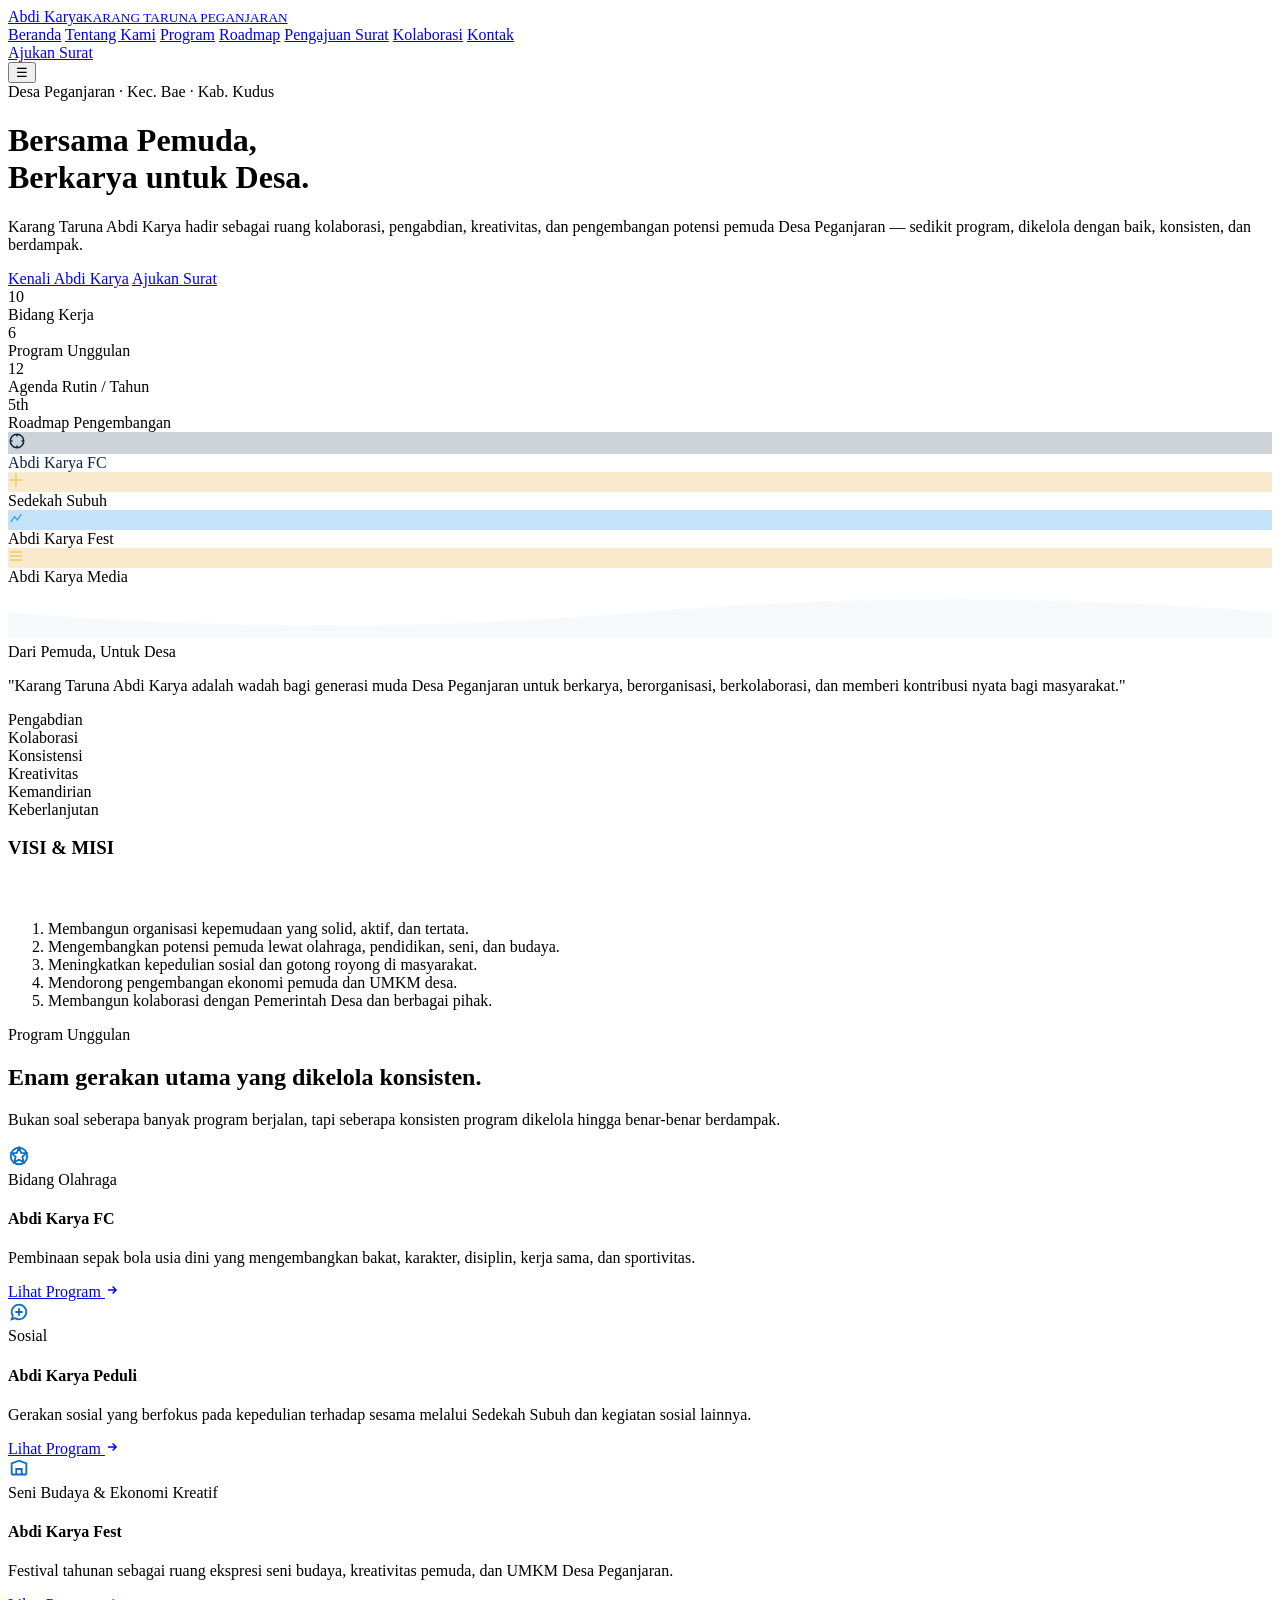
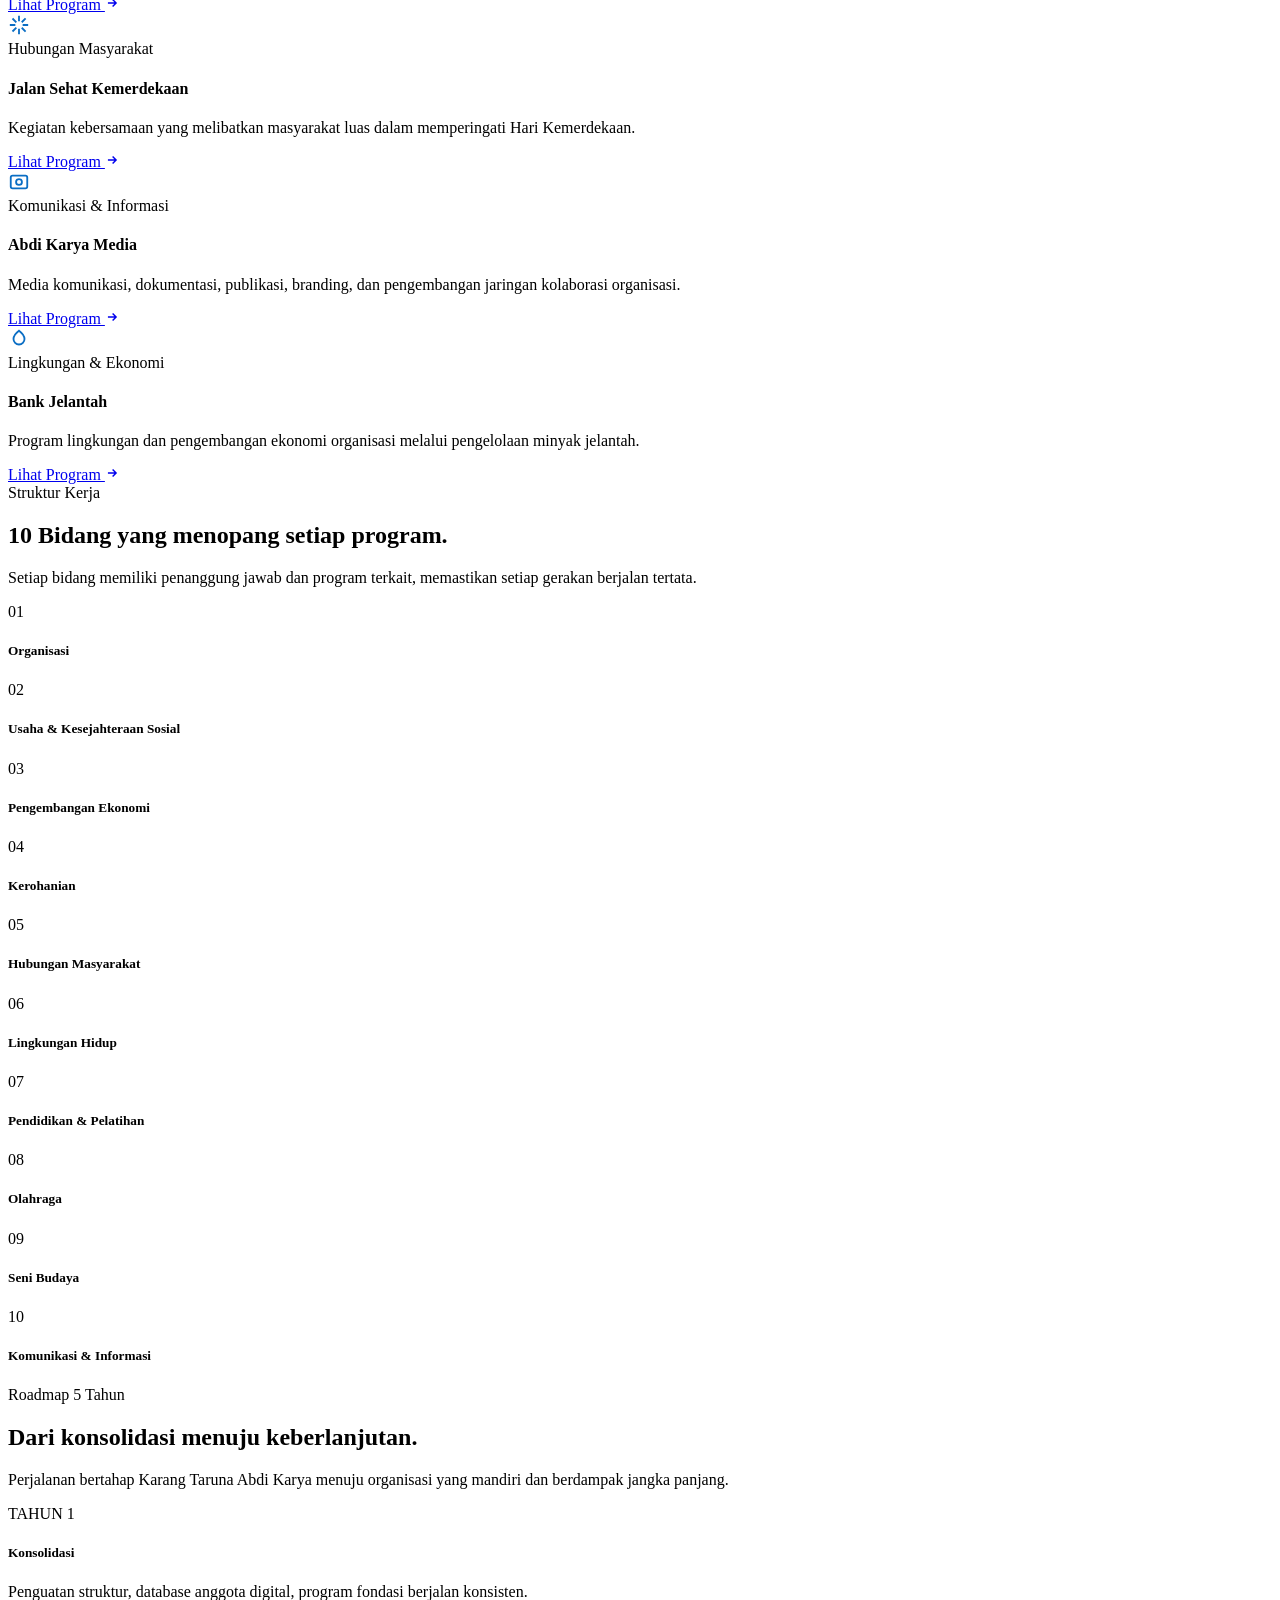
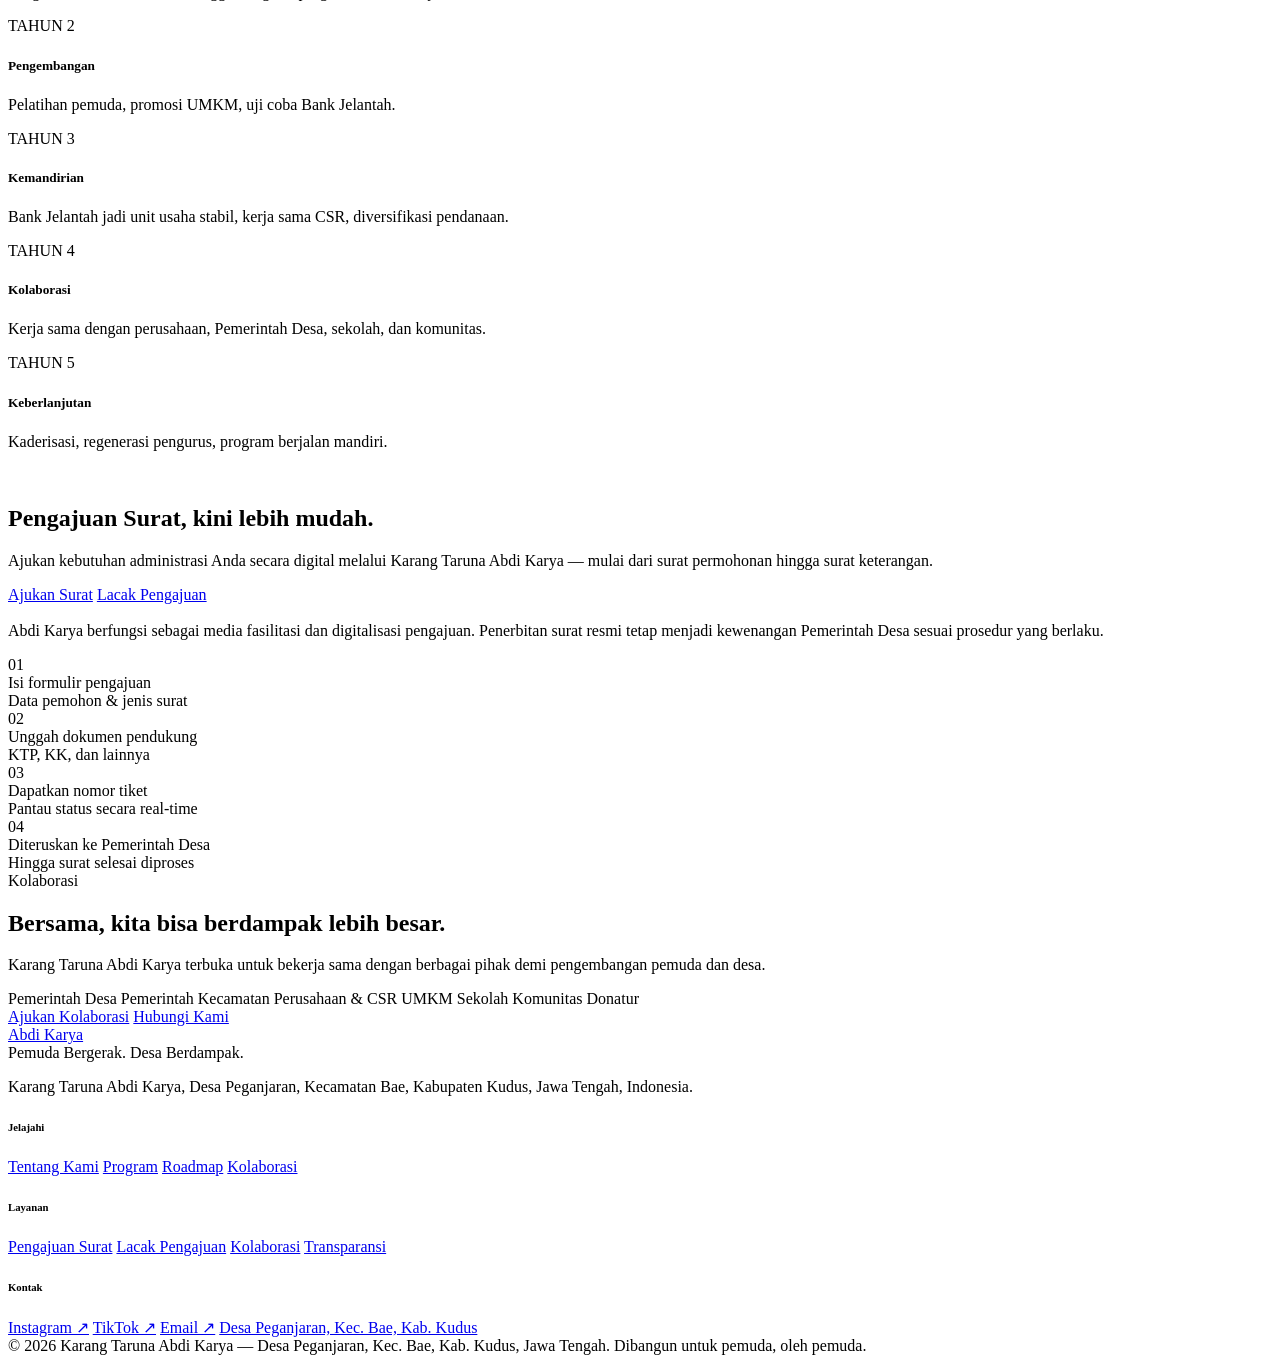
==== commit a09f8cdc: "Clean up CSS and enhance footer details Removed unused CSS styles and updated footer content." ====
--- a/index.html
+++ b/index.html
@@ -6,289 +6,7 @@
 <title>Karang Taruna Abdi Karya — Pemuda Bergerak. Desa Berdampak.</title>
 <link rel="preconnect" href="https://fonts.googleapis.com">
 <link href="https://fonts.googleapis.com/css2?family=Sora:wght@400;500;600;700;800&family=Inter:wght@400;500;600;700&family=JetBrains+Mono:wght@500&display=swap" rel="stylesheet">
-<style>
-  :root{
-    --biru-benhur:#0B6EC4;
-    --biru-benhur-light:#3FA0E8;
-    --biru-benhur-pale:#E8F3FC;
-    --biru-dongker:#0A2647;
-    --biru-dongker-2:#123A66;
-    --kuning-emas:#E7A93A;
-    --kuning-emas-light:#F5C766;
-    --putih:#FFFFFF;
-    --off-white:#F6F9FC;
-    --hitam:#1B1F27;
-    --abu:#5B6472;
-    --radius-lg:22px;
-    --radius-md:14px;
-  }
-  *{margin:0;padding:0;box-sizing:border-box;}
-  html{scroll-behavior:smooth;}
-  body{
-    font-family:'Inter',sans-serif;
-    color:var(--hitam);
-    background:var(--off-white);
-    -webkit-font-smoothing:antialiased;
-  }
-  h1,h2,h3,h4{font-family:'Sora',sans-serif;letter-spacing:-0.01em;}
-  .mono{font-family:'JetBrains Mono',monospace;}
-  img,svg{display:block;max-width:100%;}
-  a{text-decoration:none;color:inherit;}
-  ul{list-style:none;}
-  .wrap{max-width:1180px;margin:0 auto;padding:0 28px;}
-  .btn{
-    display:inline-flex;align-items:center;gap:8px;
-    padding:14px 26px;border-radius:999px;
-    font-weight:700;font-size:15px;font-family:'Sora',sans-serif;
-    cursor:pointer;border:none;transition:transform .18s ease, box-shadow .18s ease;
-    white-space:nowrap;
-  }
-  .btn:hover{transform:translateY(-2px);}
-  .btn-gold{background:linear-gradient(135deg,var(--kuning-emas-light),var(--kuning-emas));color:var(--biru-dongker);box-shadow:0 8px 22px rgba(231,169,58,.35);}
-  .btn-gold:hover{box-shadow:0 12px 28px rgba(231,169,58,.45);}
-  .btn-outline-white{border:1.5px solid rgba(255,255,255,.55);color:#fff;background:transparent;}
-  .btn-outline-white:hover{background:rgba(255,255,255,.12);}
-  .btn-navy{background:var(--biru-dongker);color:#fff;}
-  .btn-navy:hover{background:var(--biru-dongker-2);}
-  .btn-ghost-navy{border:1.5px solid var(--biru-dongker);color:var(--biru-dongker);background:transparent;}
-  .btn-ghost-navy:hover{background:var(--biru-dongker);color:#fff;}
-
-  .eyebrow{
-    display:inline-flex;align-items:center;gap:8px;
-    font-family:'JetBrains Mono',monospace;font-size:12.5px;font-weight:500;
-    letter-spacing:.06em;text-transform:uppercase;
-    color:var(--biru-benhur);
-  }
-  .eyebrow::before{content:"";width:7px;height:7px;border-radius:2px;background:var(--kuning-emas);display:inline-block;transform:rotate(45deg);}
-
-  /* ===== NAVBAR ===== */
-  #navbar{
-    position:sticky;top:0;z-index:100;
-    background:rgba(10,38,71,.92);
-    backdrop-filter:blur(10px);
-    border-bottom:1px solid rgba(255,255,255,.08);
-    transition:padding .25s ease;
-  }
-  .nav-inner{display:flex;align-items:center;justify-content:space-between;padding:14px 0;}
-  .logo{display:flex;align-items:center;gap:10px;color:#fff;font-family:'Sora',sans-serif;font-weight:800;font-size:16.5px;}
-  .logo-mark{width:36px;height:36px;border-radius:10px;background:linear-gradient(135deg,var(--biru-benhur-light),var(--biru-benhur));display:flex;align-items:center;justify-content:center;position:relative;flex-shrink:0;}
-  .logo-mark::after{content:"";position:absolute;width:12px;height:12px;background:var(--kuning-emas);transform:rotate(45deg);border-radius:2px;bottom:-4px;right:-4px;}
-  .logo small{display:block;font-family:'Inter',sans-serif;font-weight:500;font-size:10.5px;color:var(--kuning-emas-light);letter-spacing:.04em;}
-  .nav-links{display:flex;align-items:center;gap:26px;}
-  .nav-links a{color:rgba(255,255,255,.82);font-size:14px;font-weight:500;position:relative;padding:6px 0;}
-  .nav-links a:hover{color:#fff;}
-  .nav-links a::after{content:"";position:absolute;left:0;bottom:0;width:0;height:2px;background:var(--kuning-emas);transition:width .2s ease;}
-  .nav-links a:hover::after{width:100%;}
-  .nav-cta{display:flex;align-items:center;gap:12px;}
-  .nav-cta .btn{padding:10px 18px;font-size:13.5px;}
-  #navToggle{display:none;background:none;border:none;color:#fff;font-size:24px;cursor:pointer;}
-  @media (max-width:960px){
-    .nav-links{display:none;}
-    .nav-cta .btn-outline-white{display:none;}
-    #navToggle{display:block;}
-  }
-
-  /* ===== HERO ===== */
-  #hero{
-    position:relative;overflow:hidden;
-    background:radial-gradient(ellipse 120% 80% at 15% -10%, var(--biru-benhur-light) 0%, transparent 55%),
-               linear-gradient(160deg, var(--biru-benhur) 0%, var(--biru-dongker) 78%);
-    padding:76px 0 0;
-    color:#fff;
-  }
-  .hero-grid{display:grid;grid-template-columns:1.05fr .95fr;gap:56px;align-items:center;padding-bottom:64px;}
-  .hero-badge{
-    display:inline-flex;align-items:center;gap:9px;
-    background:rgba(255,255,255,.1);border:1px solid rgba(255,255,255,.2);
-    padding:8px 16px;border-radius:999px;font-size:12.5px;font-weight:600;
-    margin-bottom:22px;
-  }
-  .hero-badge .dot{width:7px;height:7px;border-radius:50%;background:var(--kuning-emas);box-shadow:0 0 0 4px rgba(231,169,58,.25);}
-  h1.hero-title{font-size:clamp(34px,4.6vw,54px);font-weight:800;line-height:1.08;margin-bottom:20px;}
-  h1.hero-title .accent{color:var(--kuning-emas-light);}
-  .hero-sub{font-size:16.5px;line-height:1.65;color:rgba(255,255,255,.82);max-width:520px;margin-bottom:32px;}
-  .hero-ctas{display:flex;gap:14px;flex-wrap:wrap;margin-bottom:44px;}
-  .hero-stats{display:grid;grid-template-columns:repeat(4,1fr);gap:0;border-top:1px solid rgba(255,255,255,.16);padding-top:26px;}
-  .hero-stats .stat{border-left:1px solid rgba(255,255,255,.16);padding-left:16px;}
-  .hero-stats .stat:first-child{border-left:none;padding-left:0;}
-  .hero-stats .num{font-family:'Sora',sans-serif;font-weight:800;font-size:26px;color:var(--kuning-emas-light);}
-  .hero-stats .label{font-size:11.5px;color:rgba(255,255,255,.68);margin-top:3px;line-height:1.3;}
-
-  .hero-visual{position:relative;height:460px;}
-  .hv-card{
-    position:absolute;border-radius:var(--radius-md);
-    background:rgba(255,255,255,.08);border:1px solid rgba(255,255,255,.18);
-    backdrop-filter:blur(6px);
-    display:flex;flex-direction:column;justify-content:flex-end;padding:16px;
-    box-shadow:0 20px 45px rgba(6,20,40,.35);
-  }
-  .hv-icon{width:38px;height:38px;border-radius:10px;display:flex;align-items:center;justify-content:center;margin-bottom:auto;}
-  .hv-tag{font-size:12px;font-weight:700;font-family:'Sora',sans-serif;}
-  .hv-1{top:0;left:8%;width:52%;height:230px;background:linear-gradient(150deg, rgba(231,169,58,.9), rgba(231,169,58,.55));border:none;}
-  .hv-1 .hv-icon{background:rgba(10,38,71,.25);}
-  .hv-2{top:14%;right:0;width:42%;height:150px;}
-  .hv-3{bottom:14%;left:0;width:38%;height:160px;}
-  .hv-4{bottom:0;right:6%;width:48%;height:190px;background:rgba(10,38,71,.55);}
-  @keyframes floaty{0%,100%{transform:translateY(0)}50%{transform:translateY(-9px)}}
-  .hv-2{animation:floaty 5.5s ease-in-out infinite;}
-  .hv-3{animation:floaty 6.5s ease-in-out infinite 1s;}
-  .hv-4{animation:floaty 6s ease-in-out infinite .4s;}
-
-  .hero-wave{display:block;width:100%;height:60px;margin-top:20px;}
-
-  @media (max-width:900px){
-    .hero-grid{grid-template-columns:1fr;padding-bottom:40px;}
-    .hero-visual{height:340px;margin-top:10px;}
-    .hero-stats{grid-template-columns:repeat(2,1fr);row-gap:20px;}
-    .hero-stats .stat:nth-child(3){border-left:none;padding-left:0;}
-  }
-
-  /* ===== SECTION SHARED ===== */
-  section{padding:88px 0;}
-  .section-head{max-width:640px;margin-bottom:48px;}
-  .section-head h2{font-size:clamp(26px,3vw,36px);font-weight:800;margin-top:14px;color:var(--biru-dongker);line-height:1.15;}
-  .section-head p{color:var(--abu);font-size:15.5px;margin-top:14px;line-height:1.65;}
-  .section-head.center{margin-left:auto;margin-right:auto;text-align:center;}
-
-  /* Dari Pemuda Untuk Desa */
-  #esensi{background:#fff;}
-  .esensi-grid{display:grid;grid-template-columns:.9fr 1.1fr;gap:56px;align-items:center;}
-  .esensi-quote{
-    font-family:'Sora',sans-serif;font-weight:700;font-size:26px;line-height:1.35;
-    color:var(--biru-dongker);border-left:4px solid var(--kuning-emas);padding-left:22px;
-  }
-  .esensi-values{display:grid;grid-template-columns:1fr 1fr;gap:14px;margin-top:28px;}
-  .val-chip{display:flex;align-items:center;gap:10px;background:var(--biru-benhur-pale);padding:12px 14px;border-radius:12px;font-size:13.5px;font-weight:600;color:var(--biru-dongker);}
-  .val-chip .dot{width:8px;height:8px;background:var(--kuning-emas);border-radius:2px;transform:rotate(45deg);flex-shrink:0;}
-  .esensi-panel{background:linear-gradient(160deg,var(--biru-dongker),var(--biru-dongker-2));border-radius:var(--radius-lg);padding:34px;color:#fff;position:relative;overflow:hidden;}
-  .esensi-panel::before{content:"";position:absolute;top:-60px;right:-60px;width:200px;height:200px;border-radius:50%;background:radial-gradient(circle,rgba(231,169,58,.25),transparent 70%);}
-  .esensi-panel h3{font-size:15px;color:var(--kuning-emas-light);margin-bottom:16px;font-weight:700;}
-  .esensi-panel ol{counter-reset:m;display:flex;flex-direction:column;gap:14px;}
-  .esensi-panel li{counter-increment:m;display:flex;gap:14px;font-size:13.8px;line-height:1.55;color:rgba(255,255,255,.88);}
-  .esensi-panel li::before{content:counter(m,decimal-leading-zero);font-family:'JetBrains Mono',monospace;color:var(--kuning-emas-light);font-weight:600;font-size:13px;flex-shrink:0;}
-
-  /* Program Unggulan */
-  #program{background:var(--off-white);}
-  .program-grid{display:grid;grid-template-columns:repeat(3,1fr);gap:22px;}
-  .prog-card{
-    background:#fff;border-radius:var(--radius-lg);padding:26px;
-    border:1px solid #EAEFF5;position:relative;overflow:hidden;
-    transition:transform .22s ease, box-shadow .22s ease;
-  }
-  .prog-card:hover{transform:translateY(-6px);box-shadow:0 22px 40px rgba(10,38,71,.1);}
-  .prog-card::before{content:"";position:absolute;top:0;left:0;width:100%;height:5px;background:linear-gradient(90deg,var(--biru-benhur),var(--kuning-emas));}
-  .prog-icon{width:48px;height:48px;border-radius:13px;background:var(--biru-benhur-pale);display:flex;align-items:center;justify-content:center;margin-bottom:18px;}
-  .prog-card h4{font-size:17px;color:var(--biru-dongker);margin-bottom:4px;}
-  .prog-field{font-family:'JetBrains Mono',monospace;font-size:11px;color:var(--biru-benhur);text-transform:uppercase;letter-spacing:.05em;margin-bottom:10px;display:block;}
-  .prog-card p{font-size:13.8px;color:var(--abu);line-height:1.6;margin-bottom:18px;}
-  .prog-link{font-size:13px;font-weight:700;color:var(--biru-dongker);display:inline-flex;align-items:center;gap:6px;}
-  .prog-link svg{transition:transform .2s ease;}
-  .prog-card:hover .prog-link svg{transform:translateX(4px);}
-  @media (max-width:900px){.program-grid{grid-template-columns:1fr 1fr;}}
-  @media (max-width:620px){.program-grid{grid-template-columns:1fr;}}
-
-  /* Bidang Kerja strip */
-  #bidang{background:var(--biru-dongker);color:#fff;}
-  #bidang .section-head h2{color:#fff;}
-  #bidang .section-head p{color:rgba(255,255,255,.65);}
-  #bidang .eyebrow{color:var(--kuning-emas-light);}
-  #bidang .eyebrow::before{background:var(--biru-benhur-light);}
-  .bidang-grid{display:grid;grid-template-columns:repeat(5,1fr);gap:14px;}
-  .bidang-item{
-    background:rgba(255,255,255,.05);border:1px solid rgba(255,255,255,.1);
-    border-radius:14px;padding:18px 14px;text-align:left;transition:background .2s ease;
-  }
-  .bidang-item:hover{background:rgba(255,255,255,.09);}
-  .bidang-num{font-family:'JetBrains Mono',monospace;font-size:11px;color:var(--kuning-emas-light);}
-  .bidang-item h5{font-size:13.5px;margin-top:8px;font-weight:600;line-height:1.35;}
-  @media (max-width:900px){.bidang-grid{grid-template-columns:repeat(3,1fr);}}
-  @media (max-width:560px){.bidang-grid{grid-template-columns:repeat(2,1fr);}}
-
-  /* Roadmap teaser */
-  #roadmap{background:#fff;}
-  .roadmap-track{position:relative;display:grid;grid-template-columns:repeat(5,1fr);gap:0;margin-top:20px;}
-  .roadmap-track::before{content:"";position:absolute;top:19px;left:0;right:0;height:2px;background:#E4EAF2;}
-  .rm-step{position:relative;padding-top:44px;padding-right:16px;}
-  .rm-dot{position:absolute;top:8px;left:0;width:24px;height:24px;border-radius:50%;background:#fff;border:3px solid var(--biru-benhur);display:flex;align-items:center;justify-content:center;}
-  .rm-step:first-child .rm-dot{background:var(--kuning-emas);border-color:var(--kuning-emas);}
-  .rm-year{font-family:'JetBrains Mono',monospace;font-size:11px;color:var(--biru-benhur);font-weight:600;letter-spacing:.04em;}
-  .rm-step h5{font-size:14.5px;color:var(--biru-dongker);margin:6px 0 6px;}
-  .rm-step p{font-size:12.8px;color:var(--abu);line-height:1.5;}
-  @media (max-width:900px){
-    .roadmap-track{grid-template-columns:1fr;gap:28px;}
-    .roadmap-track::before{top:0;bottom:0;left:11px;width:2px;height:auto;right:auto;}
-    .rm-step{padding-top:0;padding-left:38px;}
-    .rm-dot{top:2px;}
-  }
-
-  /* Layanan Surat CTA band */
-  #layanan{
-    background:linear-gradient(120deg,var(--biru-benhur),var(--biru-benhur-light));
-    color:#fff;position:relative;overflow:hidden;
-  }
-  #layanan::after{content:"";position:absolute;inset:0;background:url("data:image/svg+xml,%3Csvg xmlns='http://www.w3.org/2000/svg' width='60' height='60'%3E%3Cpath d='M0 60L60 0' stroke='rgba(255,255,255,0.08)' stroke-width='2'/%3E%3C/svg%3E");opacity:.5;}
-  .layanan-inner{position:relative;display:grid;grid-template-columns:1.3fr .7fr;gap:40px;align-items:center;}
-  .layanan-inner h2{font-size:clamp(24px,2.8vw,32px);font-weight:800;margin-bottom:14px;}
-  .layanan-inner p{font-size:15px;color:rgba(255,255,255,.88);line-height:1.6;max-width:520px;margin-bottom:22px;}
-  .layanan-note{font-size:12.5px;color:rgba(255,255,255,.7);border-left:2px solid var(--kuning-emas);padding-left:12px;max-width:480px;}
-  .layanan-card{background:#fff;border-radius:var(--radius-lg);padding:26px;color:var(--hitam);}
-  .layanan-card .step{display:flex;gap:12px;align-items:flex-start;padding:11px 0;border-bottom:1px solid #EEF2F7;}
-  .layanan-card .step:last-child{border-bottom:none;}
-  .layanan-card .step-n{font-family:'JetBrains Mono',monospace;font-weight:700;color:var(--biru-benhur);font-size:12px;background:var(--biru-benhur-pale);width:24px;height:24px;border-radius:7px;display:flex;align-items:center;justify-content:center;flex-shrink:0;}
-  .layanan-card .step-t{font-size:13.3px;font-weight:600;color:var(--biru-dongker);}
-  .layanan-card .step-d{font-size:12px;color:var(--abu);margin-top:2px;}
-  @media (max-width:900px){.layanan-inner{grid-template-columns:1fr;}}
-
-  /* Admin promo */
-  #admin-promo{background:radial-gradient(ellipse 100% 100% at 80% 0%, #163B67 0%, var(--biru-dongker) 60%);color:#fff;}
-  .ap-grid{display:grid;grid-template-columns:.95fr 1.05fr;gap:56px;align-items:center;}
-  .ap-badge{display:inline-flex;align-items:center;gap:8px;background:rgba(231,169,58,.14);border:1px solid rgba(231,169,58,.35);color:var(--kuning-emas-light);padding:7px 14px;border-radius:999px;font-size:12px;font-weight:700;font-family:'JetBrains Mono',monospace;margin-bottom:18px;}
-  .ap-grid h2{font-size:clamp(24px,3vw,32px);font-weight:800;line-height:1.2;margin-bottom:14px;}
-  .ap-grid > div > p{color:rgba(255,255,255,.7);font-size:14.5px;line-height:1.65;max-width:460px;margin-bottom:26px;}
-  .ap-features{display:grid;grid-template-columns:1fr 1fr;gap:11px;margin-bottom:28px;}
-  .ap-feat{display:flex;align-items:center;gap:9px;font-size:13.3px;color:rgba(255,255,255,.85);}
-  .ap-feat svg{flex-shrink:0;}
-  .ap-mock{background:#fff;border-radius:18px;padding:20px;box-shadow:0 30px 60px rgba(0,0,0,.35);}
-  .ap-mock-top{display:flex;justify-content:space-between;align-items:center;margin-bottom:18px;}
-  .ap-mock-top .t1{font-size:11px;color:var(--abu);font-family:'JetBrains Mono',monospace;}
-  .ap-mock-top .t2{font-size:14px;font-weight:700;color:var(--biru-dongker);font-family:'Sora',sans-serif;}
-  .ap-stat-grid{display:grid;grid-template-columns:repeat(2,1fr);gap:10px;margin-bottom:14px;}
-  .ap-stat{background:var(--off-white);border-radius:12px;padding:13px;}
-  .ap-stat .n{font-family:'Sora',sans-serif;font-weight:800;font-size:20px;color:var(--biru-dongker);}
-  .ap-stat .l{font-size:10.5px;color:var(--abu);margin-top:2px;}
-  .ap-bar-row{display:flex;align-items:center;gap:10px;font-size:11.5px;color:var(--abu);padding:6px 0;}
-  .ap-bar{flex:1;height:6px;background:#EDF1F6;border-radius:4px;overflow:hidden;}
-  .ap-bar span{display:block;height:100%;background:linear-gradient(90deg,var(--biru-benhur),var(--kuning-emas));border-radius:4px;}
-  @media (max-width:900px){.ap-grid{grid-template-columns:1fr;}.ap-features{grid-template-columns:1fr;}}
-
-  /* Kolaborasi + kontak CTA */
-  #kolaborasi{background:#fff;text-align:center;}
-  #kolaborasi .section-head{margin:0 auto 26px;}
-  .kolab-partners{display:flex;flex-wrap:wrap;justify-content:center;gap:10px;margin-bottom:34px;}
-  .kolab-tag{font-size:12.5px;font-weight:600;color:var(--biru-dongker);background:var(--biru-benhur-pale);padding:8px 16px;border-radius:999px;}
-  #kolaborasi .ctas{display:flex;justify-content:center;gap:14px;flex-wrap:wrap;}
-
-  /* Footer */
-  footer{background:var(--hitam);color:rgba(255,255,255,.7);padding:60px 0 24px;}
-  .foot-grid{display:grid;grid-template-columns:1.4fr 1fr 1fr 1fr;gap:40px;margin-bottom:44px;}
-  .foot-brand .logo{color:#fff;margin-bottom:14px;}
-  .foot-tagline{font-family:'Sora',sans-serif;font-weight:700;font-size:15px;color:var(--kuning-emas-light);margin-bottom:8px;}
-  .foot-brand p{font-size:13px;line-height:1.6;color:rgba(255,255,255,.55);max-width:280px;}
-  .foot-col h6{font-family:'JetBrains Mono',monospace;font-size:11px;letter-spacing:.06em;text-transform:uppercase;color:var(--biru-benhur-light);margin-bottom:16px;}
-  .foot-col a{display:block;font-size:13.5px;color:rgba(255,255,255,.65);margin-bottom:11px;}
-  .foot-col a:hover{color:#fff;}
-  .foot-bottom{border-top:1px solid rgba(255,255,255,.1);padding-top:22px;display:flex;justify-content:space-between;flex-wrap:wrap;gap:10px;font-size:12.5px;color:rgba(255,255,255,.4);}
-  @media (max-width:800px){.foot-grid{grid-template-columns:1fr 1fr;}}
-
-  /* Reveal on scroll */
-  .reveal{opacity:0;transform:translateY(18px);transition:opacity .6s ease, transform .6s ease;}
-  .reveal.in{opacity:1;transform:translateY(0);}
-
-  @media (prefers-reduced-motion:reduce){
-    *{animation:none !important;transition:none !important;}
-  }
-  :focus-visible{outline:2.5px solid var(--kuning-emas);outline-offset:2px;}
-</style>
+<link rel="stylesheet" href="css/styles.css">
 </head>
 <body>
 
@@ -309,8 +27,7 @@
       <a href="#kontak">Kontak</a>
     </div>
     <div class="nav-cta">
-      <a href="#layanan" class="btn btn-outline-white">Ajukan Surat</a>
-      <a href="#admin-promo" class="btn btn-gold">Login Admin</a>
+      <a href="#layanan" class="btn btn-gold">Ajukan Surat</a>
     </div>
     <button id="navToggle" aria-label="Buka menu">&#9776;</button>
   </div>
@@ -518,38 +235,6 @@
   </div>
 </section>
 
-<!-- ===== ADMIN PROMO ===== -->
-<section id="admin-promo">
-  <div class="wrap ap-grid">
-    <div class="reveal">
-      <div class="ap-badge">ABDI KARYA CONTROL CENTER</div>
-      <h2>Kelola Abdi Karya lebih terorganisir.</h2>
-      <p>Di balik setiap kegiatan yang berdampak, terdapat sistem yang tertata. Satu dashboard untuk mengelola anggota, program kerja, agenda, pengajuan surat, dokumentasi, mitra, dan evaluasi dampak.</p>
-      <div class="ap-features">
-        <div class="ap-feat"><svg width="15" height="15" viewBox="0 0 24 24" fill="none" stroke="#F5C766" stroke-width="2.5"><path d="M20 6L9 17l-5-5"/></svg>Anggota</div>
-        <div class="ap-feat"><svg width="15" height="15" viewBox="0 0 24 24" fill="none" stroke="#F5C766" stroke-width="2.5"><path d="M20 6L9 17l-5-5"/></svg>Program Kerja</div>
-        <div class="ap-feat"><svg width="15" height="15" viewBox="0 0 24 24" fill="none" stroke="#F5C766" stroke-width="2.5"><path d="M20 6L9 17l-5-5"/></svg>Kalender Kegiatan</div>
-        <div class="ap-feat"><svg width="15" height="15" viewBox="0 0 24 24" fill="none" stroke="#F5C766" stroke-width="2.5"><path d="M20 6L9 17l-5-5"/></svg>Pengajuan Surat</div>
-        <div class="ap-feat"><svg width="15" height="15" viewBox="0 0 24 24" fill="none" stroke="#F5C766" stroke-width="2.5"><path d="M20 6L9 17l-5-5"/></svg>Mitra &amp; Donatur</div>
-        <div class="ap-feat"><svg width="15" height="15" viewBox="0 0 24 24" fill="none" stroke="#F5C766" stroke-width="2.5"><path d="M20 6L9 17l-5-5"/></svg>Evaluasi &amp; Laporan</div>
-      </div>
-      <a href="#" class="btn btn-gold">Masuk Dashboard Admin</a>
-    </div>
-    <div class="ap-mock reveal" aria-hidden="true">
-      <div class="ap-mock-top"><span class="t2">Abdi Karya Control Center</span><span class="t1">22 Jul 2026</span></div>
-      <div class="ap-stat-grid">
-        <div class="ap-stat"><div class="n">24</div><div class="l">Anggota Aktif</div></div>
-        <div class="ap-stat"><div class="n">8</div><div class="l">Agenda Bulan Ini</div></div>
-        <div class="ap-stat"><div class="n">10</div><div class="l">Program Aktif</div></div>
-        <div class="ap-stat"><div class="n">12</div><div class="l">Pengajuan Surat Baru</div></div>
-      </div>
-      <div class="ap-bar-row"><span style="width:110px">Realisasi Program</span><div class="ap-bar"><span style="width:78%"></span></div><span>78%</span></div>
-      <div class="ap-bar-row"><span style="width:110px">Kehadiran Pengurus</span><div class="ap-bar"><span style="width:91%"></span></div><span>91%</span></div>
-      <div class="ap-bar-row"><span style="width:110px">Target Anggota</span><div class="ap-bar"><span style="width:120%;max-width:100%"></span></div><span>120%</span></div>
-    </div>
-  </div>
-</section>
-
 <!-- ===== KOLABORASI ===== -->
 <section id="kolaborasi">
   <div class="wrap">
@@ -581,7 +266,7 @@
       <div class="foot-brand">
         <a class="logo" href="#hero"><span class="logo-mark"></span><span>Abdi Karya</span></a>
         <div class="foot-tagline">Pemuda Bergerak. Desa Berdampak.</div>
-        <p>Karang Taruna Abdi Karya, Desa Peganjaran, Kecamatan Bae, Kabupaten Kudus.</p>
+        <p>Karang Taruna Abdi Karya, Desa Peganjaran, Kecamatan Bae, Kabupaten Kudus, Jawa Tengah, Indonesia.</p>
       </div>
       <div class="foot-col">
         <h6>Jelajahi</h6>
@@ -593,20 +278,20 @@
       <div class="foot-col">
         <h6>Layanan</h6>
         <a href="#layanan">Pengajuan Surat</a>
-        <a href="#">Lacak Pengajuan</a>
-        <a href="#admin-promo">Dashboard Admin</a>
+        <a href="#layanan">Lacak Pengajuan</a>
+        <a href="#kolaborasi">Kolaborasi</a>
         <a href="#">Transparansi</a>
       </div>
       <div class="foot-col">
         <h6>Kontak</h6>
-        <a href="#">Instagram &#8599;</a>
-        <a href="#">TikTok &#8599;</a>
-        <a href="#">WhatsApp &#8599;</a>
-        <a href="#">Email &#8599;</a>
+        <a href="https://www.instagram.com/karangtaruna_abdikarya/" target="_blank" rel="noopener">Instagram &#8599;</a>
+        <a href="https://www.tiktok.com/@karangtaruna_abdikarya" target="_blank" rel="noopener">TikTok &#8599;</a>
+        <a href="mailto:karangtarunaabdikarya25@gmail.com">Email &#8599;</a>
+        <a href="#kontak">Desa Peganjaran, Kec. Bae, Kab. Kudus</a>
       </div>
     </div>
     <div class="foot-bottom">
-      <span>&copy; 2026 Karang Taruna Abdi Karya — Desa Peganjaran.</span>
+      <span>&copy; 2026 Karang Taruna Abdi Karya — Desa Peganjaran, Kec. Bae, Kab. Kudus, Jawa Tengah.</span>
       <span>Dibangun untuk pemuda, oleh pemuda.</span>
     </div>
   </div>
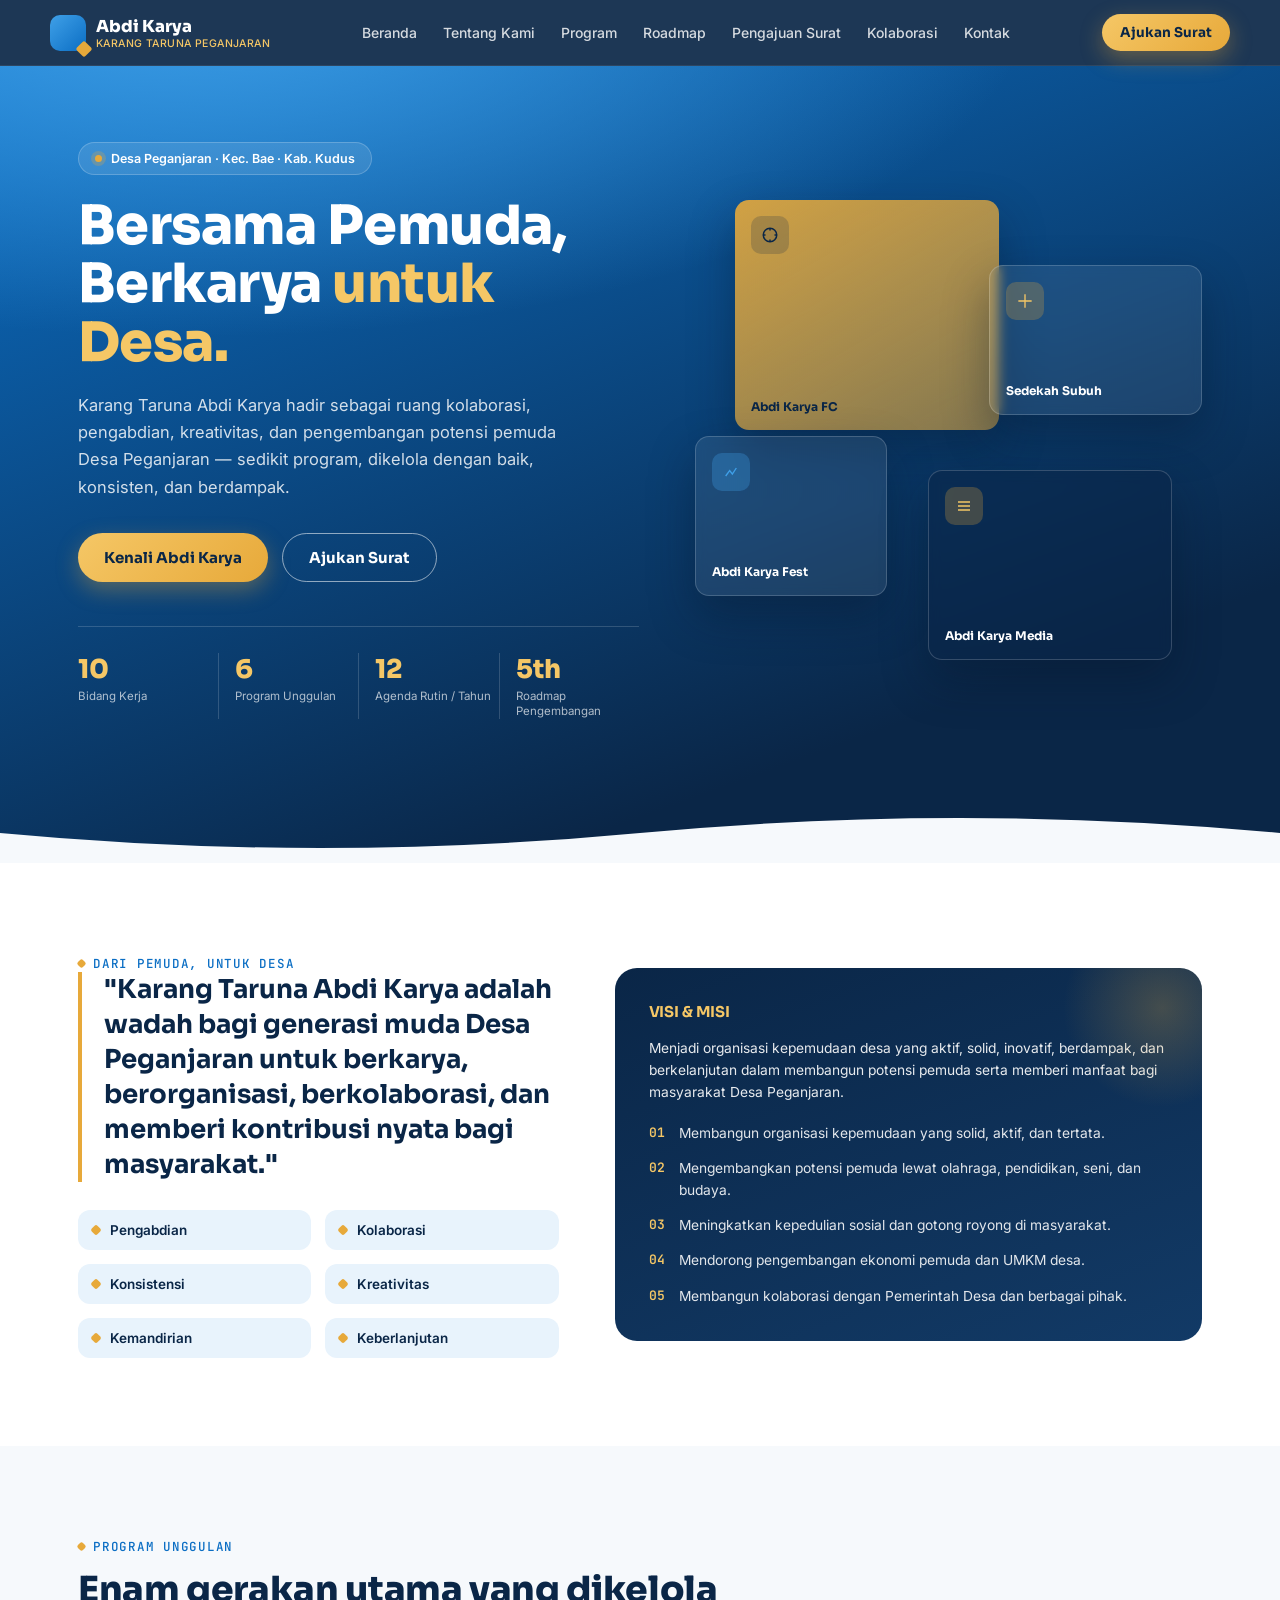
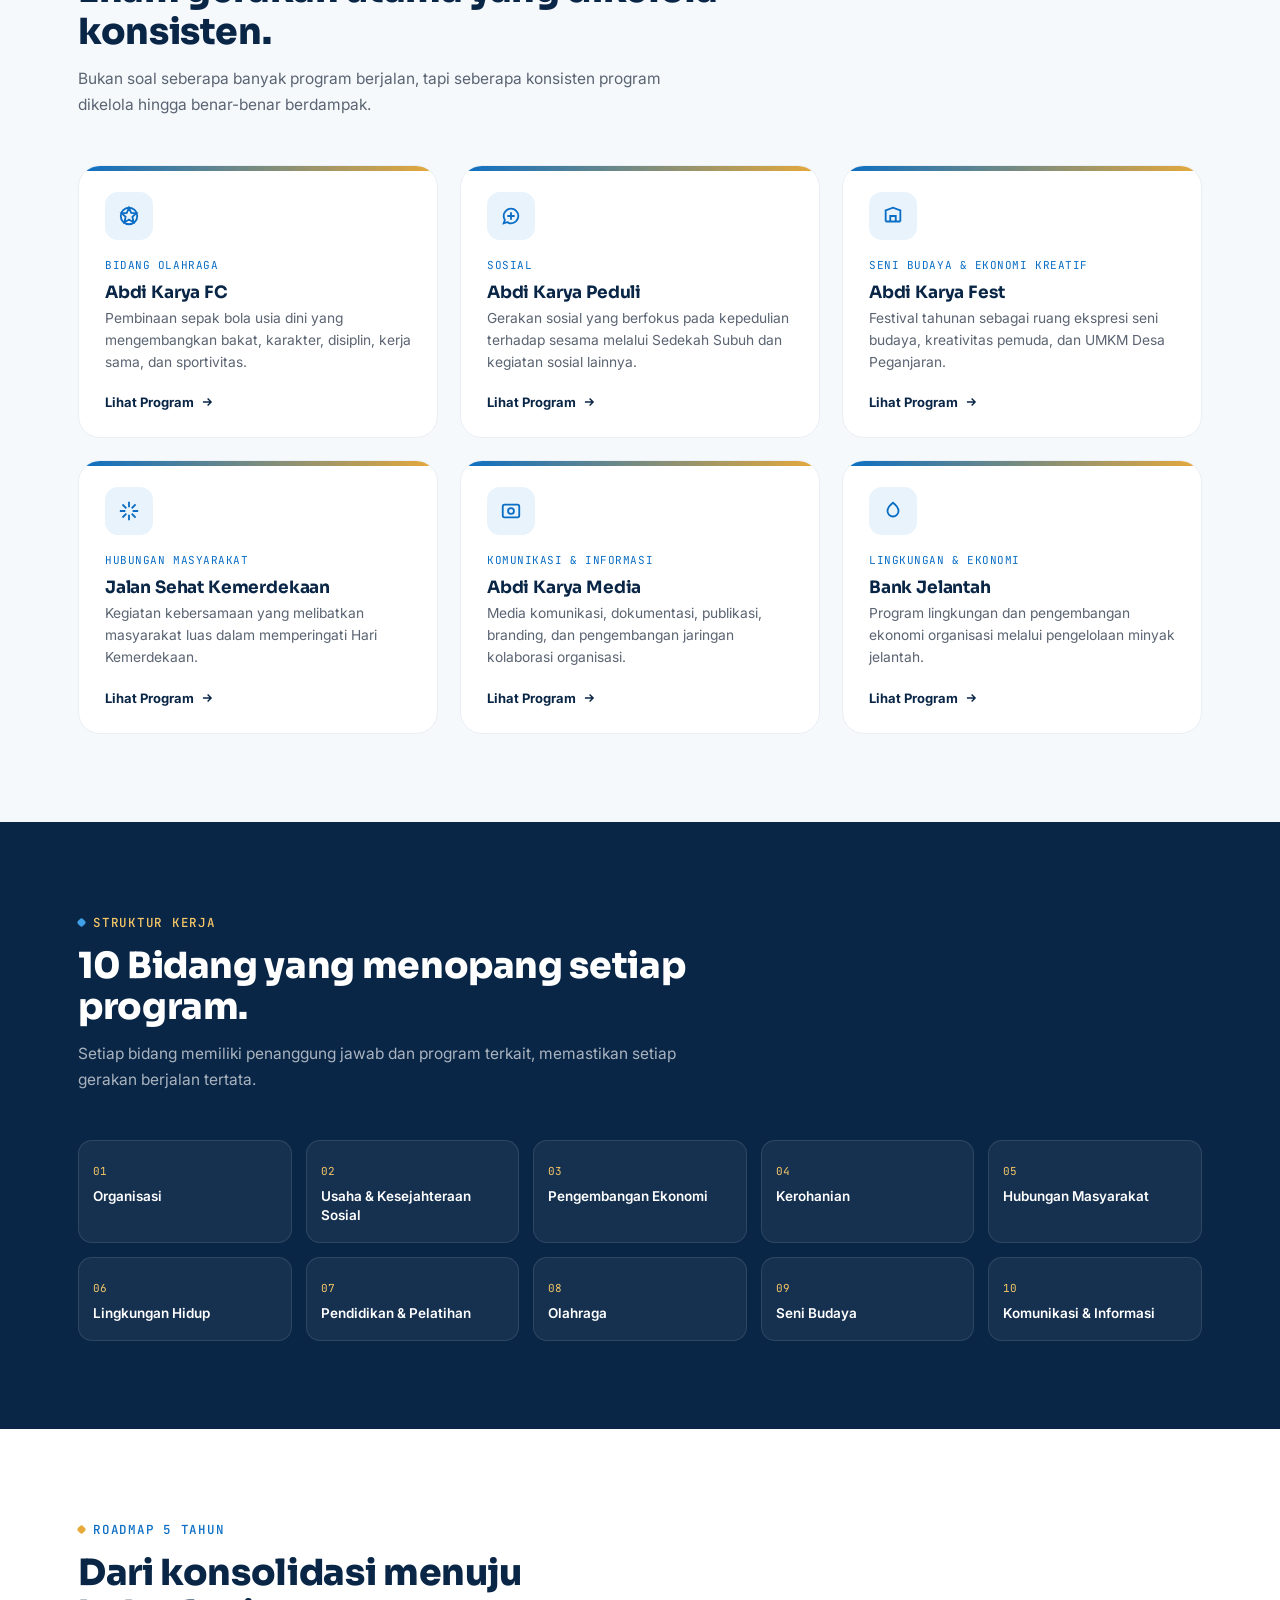
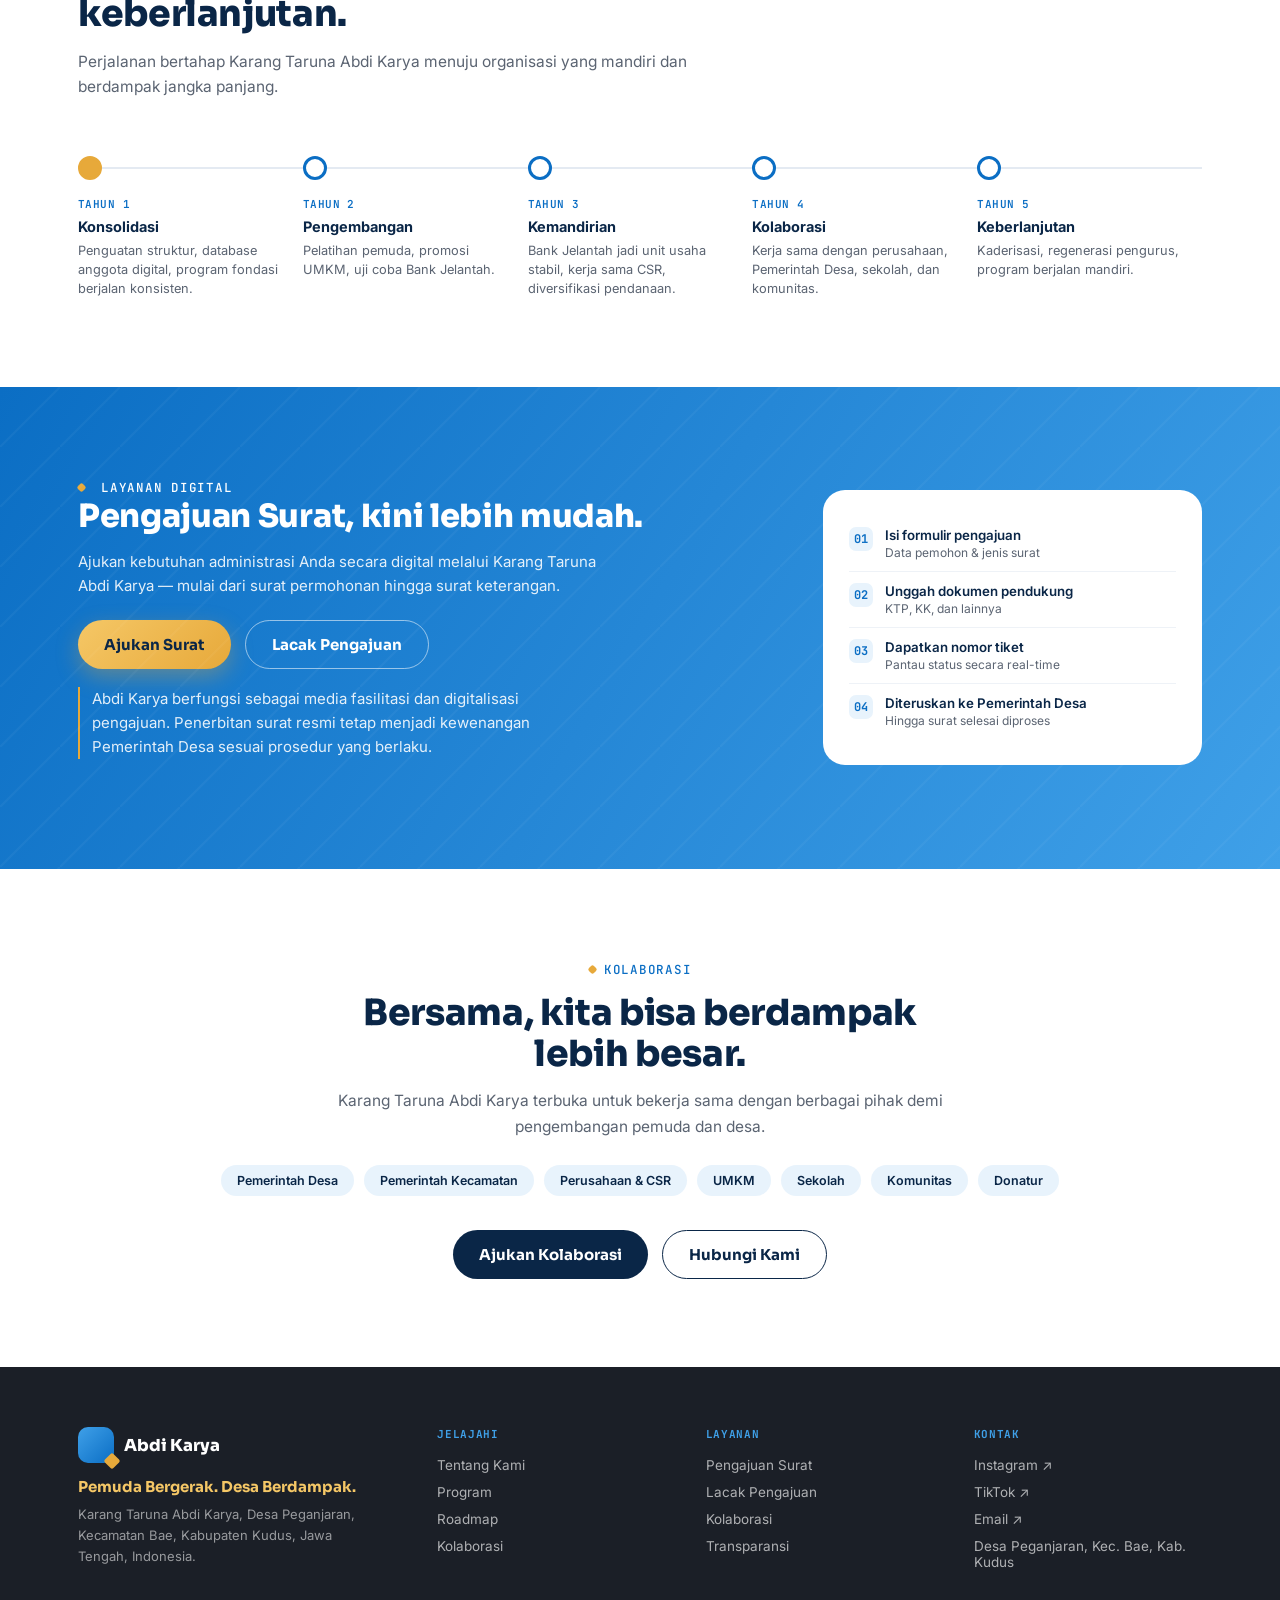
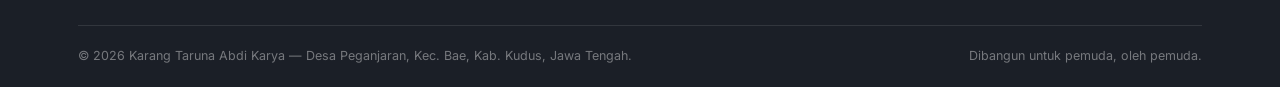
==== commit 857556d6: "Fix stylesheet link and update HTML structure" ====
--- a/index.html
+++ b/index.html
@@ -6,7 +6,7 @@
 <title>Karang Taruna Abdi Karya — Pemuda Bergerak. Desa Berdampak.</title>
 <link rel="preconnect" href="https://fonts.googleapis.com">
 <link href="https://fonts.googleapis.com/css2?family=Sora:wght@400;500;600;700;800&family=Inter:wght@400;500;600;700&family=JetBrains+Mono:wght@500&display=swap" rel="stylesheet">
-<link rel="stylesheet" href="css/styles.css">
+<link rel="stylesheet" href="styles.css">
 </head>
 <body>
 
--- a/styles.css
+++ b/styles.css
@@ -0,0 +1,343 @@
+:root{
+    --biru-benhur:#0B6EC4;
+    --biru-benhur-light:#3FA0E8;
+    --biru-benhur-pale:#E8F3FC;
+    --biru-dongker:#0A2647;
+    --biru-dongker-2:#123A66;
+    --kuning-emas:#E7A93A;
+    --kuning-emas-light:#F5C766;
+    --putih:#FFFFFF;
+    --off-white:#F6F9FC;
+    --hitam:#1B1F27;
+    --abu:#5B6472;
+    --radius-lg:22px;
+    --radius-md:14px;
+  }
+  *{margin:0;padding:0;box-sizing:border-box;}
+  html{scroll-behavior:smooth;}
+  body{
+    font-family:'Inter',sans-serif;
+    color:var(--hitam);
+    background:var(--off-white);
+    -webkit-font-smoothing:antialiased;
+  }
+  h1,h2,h3,h4{font-family:'Sora',sans-serif;letter-spacing:-0.01em;}
+  .mono{font-family:'JetBrains Mono',monospace;}
+  img,svg{display:block;max-width:100%;}
+  a{text-decoration:none;color:inherit;}
+  ul{list-style:none;}
+  .wrap{max-width:1180px;margin:0 auto;padding:0 28px;}
+  .btn{
+    display:inline-flex;align-items:center;gap:8px;
+    padding:14px 26px;border-radius:999px;
+    font-weight:700;font-size:15px;font-family:'Sora',sans-serif;
+    cursor:pointer;border:none;transition:transform .18s ease, box-shadow .18s ease;
+    white-space:nowrap;
+  }
+  .btn:hover{transform:translateY(-2px);}
+  .btn-gold{background:linear-gradient(135deg,var(--kuning-emas-light),var(--kuning-emas));color:var(--biru-dongker);box-shadow:0 8px 22px rgba(231,169,58,.35);}
+  .btn-gold:hover{box-shadow:0 12px 28px rgba(231,169,58,.45);}
+  .btn-outline-white{border:1.5px solid rgba(255,255,255,.55);color:#fff;background:transparent;}
+  .btn-outline-white:hover{background:rgba(255,255,255,.12);}
+  .btn-navy{background:var(--biru-dongker);color:#fff;}
+  .btn-navy:hover{background:var(--biru-dongker-2);}
+  .btn-ghost-navy{border:1.5px solid var(--biru-dongker);color:var(--biru-dongker);background:transparent;}
+  .btn-ghost-navy:hover{background:var(--biru-dongker);color:#fff;}
+
+  .eyebrow{
+    display:inline-flex;align-items:center;gap:8px;
+    font-family:'JetBrains Mono',monospace;font-size:12.5px;font-weight:500;
+    letter-spacing:.06em;text-transform:uppercase;
+    color:var(--biru-benhur);
+  }
+  .eyebrow::before{content:"";width:7px;height:7px;border-radius:2px;background:var(--kuning-emas);display:inline-block;transform:rotate(45deg);}
+
+  /* ===== NAVBAR ===== */
+  #navbar{
+    position:sticky;top:0;z-index:100;
+    background:rgba(10,38,71,.92);
+    backdrop-filter:blur(10px);
+    border-bottom:1px solid rgba(255,255,255,.08);
+    transition:padding .25s ease;
+  }
+  .nav-inner{display:flex;align-items:center;justify-content:space-between;padding:14px 0;}
+  .logo{display:flex;align-items:center;gap:10px;color:#fff;font-family:'Sora',sans-serif;font-weight:800;font-size:16.5px;}
+  .logo-mark{width:36px;height:36px;border-radius:10px;background:linear-gradient(135deg,var(--biru-benhur-light),var(--biru-benhur));display:flex;align-items:center;justify-content:center;position:relative;flex-shrink:0;}
+  .logo-mark::after{content:"";position:absolute;width:12px;height:12px;background:var(--kuning-emas);transform:rotate(45deg);border-radius:2px;bottom:-4px;right:-4px;}
+  .logo small{display:block;font-family:'Inter',sans-serif;font-weight:500;font-size:10.5px;color:var(--kuning-emas-light);letter-spacing:.04em;}
+  .nav-links{display:flex;align-items:center;gap:26px;}
+  .nav-links a{color:rgba(255,255,255,.82);font-size:14px;font-weight:500;position:relative;padding:6px 0;}
+  .nav-links a:hover{color:#fff;}
+  .nav-links a::after{content:"";position:absolute;left:0;bottom:0;width:0;height:2px;background:var(--kuning-emas);transition:width .2s ease;}
+  .nav-links a:hover::after{width:100%;}
+  .nav-cta{display:flex;align-items:center;gap:12px;}
+  .nav-cta .btn{padding:10px 18px;font-size:13.5px;}
+  #navToggle{display:none;background:none;border:none;color:#fff;font-size:24px;cursor:pointer;}
+  @media (max-width:960px){
+    .nav-links{display:none;}
+    .nav-cta .btn-outline-white{display:none;}
+    #navToggle{display:block;}
+  }
+
+  /* ===== HERO ===== */
+  #hero{
+    position:relative;overflow:hidden;
+    background:radial-gradient(ellipse 120% 80% at 15% -10%, var(--biru-benhur-light) 0%, transparent 55%),
+               linear-gradient(160deg, var(--biru-benhur) 0%, var(--biru-dongker) 78%);
+    padding:76px 0 0;
+    color:#fff;
+  }
+  .hero-grid{display:grid;grid-template-columns:1.05fr .95fr;gap:56px;align-items:center;padding-bottom:64px;}
+  .hero-badge{
+    display:inline-flex;align-items:center;gap:9px;
+    background:rgba(255,255,255,.1);border:1px solid rgba(255,255,255,.2);
+    padding:8px 16px;border-radius:999px;font-size:12.5px;font-weight:600;
+    margin-bottom:22px;
+  }
+  .hero-badge .dot{width:7px;height:7px;border-radius:50%;background:var(--kuning-emas);box-shadow:0 0 0 4px rgba(231,169,58,.25);}
+  h1.hero-title{font-size:clamp(34px,4.6vw,54px);font-weight:800;line-height:1.08;margin-bottom:20px;}
+  h1.hero-title .accent{color:var(--kuning-emas-light);}
+  .hero-sub{font-size:16.5px;line-height:1.65;color:rgba(255,255,255,.82);max-width:520px;margin-bottom:32px;}
+  .hero-ctas{display:flex;gap:14px;flex-wrap:wrap;margin-bottom:44px;}
+  .hero-stats{display:grid;grid-template-columns:repeat(4,1fr);gap:0;border-top:1px solid rgba(255,255,255,.16);padding-top:26px;}
+  .hero-stats .stat{border-left:1px solid rgba(255,255,255,.16);padding-left:16px;}
+  .hero-stats .stat:first-child{border-left:none;padding-left:0;}
+  .hero-stats .num{font-family:'Sora',sans-serif;font-weight:800;font-size:26px;color:var(--kuning-emas-light);}
+  .hero-stats .label{font-size:11.5px;color:rgba(255,255,255,.68);margin-top:3px;line-height:1.3;}
+
+  .hero-visual{position:relative;height:460px;}
+  .hv-card{
+    position:absolute;border-radius:var(--radius-md);
+    background:rgba(255,255,255,.08);border:1px solid rgba(255,255,255,.18);
+    backdrop-filter:blur(6px);
+    display:flex;flex-direction:column;justify-content:flex-end;padding:16px;
+    box-shadow:0 20px 45px rgba(6,20,40,.35);
+  }
+  .hv-icon{width:38px;height:38px;border-radius:10px;display:flex;align-items:center;justify-content:center;margin-bottom:auto;}
+  .hv-tag{font-size:12px;font-weight:700;font-family:'Sora',sans-serif;}
+  .hv-1{top:0;left:8%;width:52%;height:230px;background:linear-gradient(150deg, rgba(231,169,58,.9), rgba(231,169,58,.55));border:none;}
+  .hv-1 .hv-icon{background:rgba(10,38,71,.25);}
+  .hv-2{top:14%;right:0;width:42%;height:150px;}
+  .hv-3{bottom:14%;left:0;width:38%;height:160px;}
+  .hv-4{bottom:0;right:6%;width:48%;height:190px;background:rgba(10,38,71,.55);}
+  @keyframes floaty{0%,100%{transform:translateY(0)}50%{transform:translateY(-9px)}}
+  .hv-2{animation:floaty 5.5s ease-in-out infinite;}
+  .hv-3{animation:floaty 6.5s ease-in-out infinite 1s;}
+  .hv-4{animation:floaty 6s ease-in-out infinite .4s;}
+
+  .hero-wave{display:block;width:100%;height:60px;margin-top:20px;}
+
+  @media (max-width:900px){
+    .hero-grid{grid-template-columns:1fr;padding-bottom:40px;}
+    .hero-visual{height:340px;margin-top:10px;}
+    .hero-stats{grid-template-columns:repeat(2,1fr);row-gap:20px;}
+    .hero-stats .stat:nth-child(3){border-left:none;padding-left:0;}
+  }
+
+  /* ===== SECTION SHARED ===== */
+  section{padding:88px 0;}
+  .section-head{max-width:640px;margin-bottom:48px;}
+  .section-head h2{font-size:clamp(26px,3vw,36px);font-weight:800;margin-top:14px;color:var(--biru-dongker);line-height:1.15;}
+  .section-head p{color:var(--abu);font-size:15.5px;margin-top:14px;line-height:1.65;}
+  .section-head.center{margin-left:auto;margin-right:auto;text-align:center;}
+
+  /* Dari Pemuda Untuk Desa */
+  #esensi{background:#fff;}
+  .esensi-grid{display:grid;grid-template-columns:.9fr 1.1fr;gap:56px;align-items:center;}
+  .esensi-quote{
+    font-family:'Sora',sans-serif;font-weight:700;font-size:26px;line-height:1.35;
+    color:var(--biru-dongker);border-left:4px solid var(--kuning-emas);padding-left:22px;
+  }
+  .esensi-values{display:grid;grid-template-columns:1fr 1fr;gap:14px;margin-top:28px;}
+  .val-chip{display:flex;align-items:center;gap:10px;background:var(--biru-benhur-pale);padding:12px 14px;border-radius:12px;font-size:13.5px;font-weight:600;color:var(--biru-dongker);}
+  .val-chip .dot{width:8px;height:8px;background:var(--kuning-emas);border-radius:2px;transform:rotate(45deg);flex-shrink:0;}
+  .esensi-panel{background:linear-gradient(160deg,var(--biru-dongker),var(--biru-dongker-2));border-radius:var(--radius-lg);padding:34px;color:#fff;position:relative;overflow:hidden;}
+  .esensi-panel::before{content:"";position:absolute;top:-60px;right:-60px;width:200px;height:200px;border-radius:50%;background:radial-gradient(circle,rgba(231,169,58,.25),transparent 70%);}
+  .esensi-panel h3{font-size:15px;color:var(--kuning-emas-light);margin-bottom:16px;font-weight:700;}
+  .esensi-panel ol{counter-reset:m;display:flex;flex-direction:column;gap:14px;}
+  .esensi-panel li{counter-increment:m;display:flex;gap:14px;font-size:13.8px;line-height:1.55;color:rgba(255,255,255,.88);}
+  .esensi-panel li::before{content:counter(m,decimal-leading-zero);font-family:'JetBrains Mono',monospace;color:var(--kuning-emas-light);font-weight:600;font-size:13px;flex-shrink:0;}
+
+  /* Program Unggulan */
+  #program{background:var(--off-white);}
+  .program-grid{display:grid;grid-template-columns:repeat(3,1fr);gap:22px;}
+  .prog-card{
+    background:#fff;border-radius:var(--radius-lg);padding:26px;
+    border:1px solid #EAEFF5;position:relative;overflow:hidden;
+    transition:transform .22s ease, box-shadow .22s ease;
+  }
+  .prog-card:hover{transform:translateY(-6px);box-shadow:0 22px 40px rgba(10,38,71,.1);}
+  .prog-card::before{content:"";position:absolute;top:0;left:0;width:100%;height:5px;background:linear-gradient(90deg,var(--biru-benhur),var(--kuning-emas));}
+  .prog-icon{width:48px;height:48px;border-radius:13px;background:var(--biru-benhur-pale);display:flex;align-items:center;justify-content:center;margin-bottom:18px;}
+  .prog-card h4{font-size:17px;color:var(--biru-dongker);margin-bottom:4px;}
+  .prog-field{font-family:'JetBrains Mono',monospace;font-size:11px;color:var(--biru-benhur);text-transform:uppercase;letter-spacing:.05em;margin-bottom:10px;display:block;}
+  .prog-card p{font-size:13.8px;color:var(--abu);line-height:1.6;margin-bottom:18px;}
+  .prog-link{font-size:13px;font-weight:700;color:var(--biru-dongker);display:inline-flex;align-items:center;gap:6px;}
+  .prog-link svg{transition:transform .2s ease;}
+  .prog-card:hover .prog-link svg{transform:translateX(4px);}
+  @media (max-width:900px){.program-grid{grid-template-columns:1fr 1fr;}}
+  @media (max-width:620px){.program-grid{grid-template-columns:1fr;}}
+
+  /* Bidang Kerja strip */
+  #bidang{background:var(--biru-dongker);color:#fff;}
+  #bidang .section-head h2{color:#fff;}
+  #bidang .section-head p{color:rgba(255,255,255,.65);}
+  #bidang .eyebrow{color:var(--kuning-emas-light);}
+  #bidang .eyebrow::before{background:var(--biru-benhur-light);}
+  .bidang-grid{display:grid;grid-template-columns:repeat(5,1fr);gap:14px;}
+  .bidang-item{
+    background:rgba(255,255,255,.05);border:1px solid rgba(255,255,255,.1);
+    border-radius:14px;padding:18px 14px;text-align:left;transition:background .2s ease;
+  }
+  .bidang-item:hover{background:rgba(255,255,255,.09);}
+  .bidang-num{font-family:'JetBrains Mono',monospace;font-size:11px;color:var(--kuning-emas-light);}
+  .bidang-item h5{font-size:13.5px;margin-top:8px;font-weight:600;line-height:1.35;}
+  @media (max-width:900px){.bidang-grid{grid-template-columns:repeat(3,1fr);}}
+  @media (max-width:560px){.bidang-grid{grid-template-columns:repeat(2,1fr);}}
+
+  /* Roadmap teaser */
+  #roadmap{background:#fff;}
+  .roadmap-track{position:relative;display:grid;grid-template-columns:repeat(5,1fr);gap:0;margin-top:20px;}
+  .roadmap-track::before{content:"";position:absolute;top:19px;left:0;right:0;height:2px;background:#E4EAF2;}
+  .rm-step{position:relative;padding-top:44px;padding-right:16px;}
+  .rm-dot{position:absolute;top:8px;left:0;width:24px;height:24px;border-radius:50%;background:#fff;border:3px solid var(--biru-benhur);display:flex;align-items:center;justify-content:center;}
+  .rm-step:first-child .rm-dot{background:var(--kuning-emas);border-color:var(--kuning-emas);}
+  .rm-year{font-family:'JetBrains Mono',monospace;font-size:11px;color:var(--biru-benhur);font-weight:600;letter-spacing:.04em;}
+  .rm-step h5{font-size:14.5px;color:var(--biru-dongker);margin:6px 0 6px;}
+  .rm-step p{font-size:12.8px;color:var(--abu);line-height:1.5;}
+  @media (max-width:900px){
+    .roadmap-track{grid-template-columns:1fr;gap:28px;}
+    .roadmap-track::before{top:0;bottom:0;left:11px;width:2px;height:auto;right:auto;}
+    .rm-step{padding-top:0;padding-left:38px;}
+    .rm-dot{top:2px;}
+  }
+
+  /* Layanan Surat CTA band */
+  #layanan{
+    background:linear-gradient(120deg,var(--biru-benhur),var(--biru-benhur-light));
+    color:#fff;position:relative;overflow:hidden;
+  }
+  #layanan::after{content:"";position:absolute;inset:0;background:url("data:image/svg+xml,%3Csvg xmlns='http://www.w3.org/2000/svg' width='60' height='60'%3E%3Cpath d='M0 60L60 0' stroke='rgba(255,255,255,0.08)' stroke-width='2'/%3E%3C/svg%3E");opacity:.5;}
+  .layanan-inner{position:relative;display:grid;grid-template-columns:1.3fr .7fr;gap:40px;align-items:center;}
+  .layanan-inner h2{font-size:clamp(24px,2.8vw,32px);font-weight:800;margin-bottom:14px;}
+  .layanan-inner p{font-size:15px;color:rgba(255,255,255,.88);line-height:1.6;max-width:520px;margin-bottom:22px;}
+  .layanan-note{font-size:12.5px;color:rgba(255,255,255,.7);border-left:2px solid var(--kuning-emas);padding-left:12px;max-width:480px;}
+  .layanan-card{background:#fff;border-radius:var(--radius-lg);padding:26px;color:var(--hitam);}
+  .layanan-card .step{display:flex;gap:12px;align-items:flex-start;padding:11px 0;border-bottom:1px solid #EEF2F7;}
+  .layanan-card .step:last-child{border-bottom:none;}
+  .layanan-card .step-n{font-family:'JetBrains Mono',monospace;font-weight:700;color:var(--biru-benhur);font-size:12px;background:var(--biru-benhur-pale);width:24px;height:24px;border-radius:7px;display:flex;align-items:center;justify-content:center;flex-shrink:0;}
+  .layanan-card .step-t{font-size:13.3px;font-weight:600;color:var(--biru-dongker);}
+  .layanan-card .step-d{font-size:12px;color:var(--abu);margin-top:2px;}
+  @media (max-width:900px){.layanan-inner{grid-template-columns:1fr;}}
+
+  /* Admin promo */
+  #admin-promo{background:radial-gradient(ellipse 100% 100% at 80% 0%, #163B67 0%, var(--biru-dongker) 60%);color:#fff;}
+  .ap-grid{display:grid;grid-template-columns:.95fr 1.05fr;gap:56px;align-items:center;}
+  .ap-badge{display:inline-flex;align-items:center;gap:8px;background:rgba(231,169,58,.14);border:1px solid rgba(231,169,58,.35);color:var(--kuning-emas-light);padding:7px 14px;border-radius:999px;font-size:12px;font-weight:700;font-family:'JetBrains Mono',monospace;margin-bottom:18px;}
+  .ap-grid h2{font-size:clamp(24px,3vw,32px);font-weight:800;line-height:1.2;margin-bottom:14px;}
+  .ap-grid > div > p{color:rgba(255,255,255,.7);font-size:14.5px;line-height:1.65;max-width:460px;margin-bottom:26px;}
+  .ap-features{display:grid;grid-template-columns:1fr 1fr;gap:11px;margin-bottom:28px;}
+  .ap-feat{display:flex;align-items:center;gap:9px;font-size:13.3px;color:rgba(255,255,255,.85);}
+  .ap-feat svg{flex-shrink:0;}
+  .ap-mock{background:#fff;border-radius:18px;padding:20px;box-shadow:0 30px 60px rgba(0,0,0,.35);}
+  .ap-mock-top{display:flex;justify-content:space-between;align-items:center;margin-bottom:18px;}
+  .ap-mock-top .t1{font-size:11px;color:var(--abu);font-family:'JetBrains Mono',monospace;}
+  .ap-mock-top .t2{font-size:14px;font-weight:700;color:var(--biru-dongker);font-family:'Sora',sans-serif;}
+  .ap-stat-grid{display:grid;grid-template-columns:repeat(2,1fr);gap:10px;margin-bottom:14px;}
+  .ap-stat{background:var(--off-white);border-radius:12px;padding:13px;}
+  .ap-stat .n{font-family:'Sora',sans-serif;font-weight:800;font-size:20px;color:var(--biru-dongker);}
+  .ap-stat .l{font-size:10.5px;color:var(--abu);margin-top:2px;}
+  .ap-bar-row{display:flex;align-items:center;gap:10px;font-size:11.5px;color:var(--abu);padding:6px 0;}
+  .ap-bar{flex:1;height:6px;background:#EDF1F6;border-radius:4px;overflow:hidden;}
+  .ap-bar span{display:block;height:100%;background:linear-gradient(90deg,var(--biru-benhur),var(--kuning-emas));border-radius:4px;}
+  @media (max-width:900px){.ap-grid{grid-template-columns:1fr;}.ap-features{grid-template-columns:1fr;}}
+
+  /* Kolaborasi + kontak CTA */
+  #kolaborasi{background:#fff;text-align:center;}
+  #kolaborasi .section-head{margin:0 auto 26px;}
+  .kolab-partners{display:flex;flex-wrap:wrap;justify-content:center;gap:10px;margin-bottom:34px;}
+  .kolab-tag{font-size:12.5px;font-weight:600;color:var(--biru-dongker);background:var(--biru-benhur-pale);padding:8px 16px;border-radius:999px;}
+  #kolaborasi .ctas{display:flex;justify-content:center;gap:14px;flex-wrap:wrap;}
+
+  /* Footer */
+  footer{background:var(--hitam);color:rgba(255,255,255,.7);padding:60px 0 24px;}
+  .foot-grid{display:grid;grid-template-columns:1.4fr 1fr 1fr 1fr;gap:40px;margin-bottom:44px;}
+  .foot-brand .logo{color:#fff;margin-bottom:14px;}
+  .foot-tagline{font-family:'Sora',sans-serif;font-weight:700;font-size:15px;color:var(--kuning-emas-light);margin-bottom:8px;}
+  .foot-brand p{font-size:13px;line-height:1.6;color:rgba(255,255,255,.55);max-width:280px;}
+  .foot-col h6{font-family:'JetBrains Mono',monospace;font-size:11px;letter-spacing:.06em;text-transform:uppercase;color:var(--biru-benhur-light);margin-bottom:16px;}
+  .foot-col a{display:block;font-size:13.5px;color:rgba(255,255,255,.65);margin-bottom:11px;}
+  .foot-col a:hover{color:#fff;}
+  .foot-bottom{border-top:1px solid rgba(255,255,255,.1);padding-top:22px;display:flex;justify-content:space-between;flex-wrap:wrap;gap:10px;font-size:12.5px;color:rgba(255,255,255,.4);}
+  @media (max-width:800px){.foot-grid{grid-template-columns:1fr 1fr;}}
+
+  /* Reveal on scroll */
+  .reveal{opacity:0;transform:translateY(18px);transition:opacity .6s ease, transform .6s ease;}
+  .reveal.in{opacity:1;transform:translateY(0);}
+
+  @media (prefers-reduced-motion:reduce){
+    *{animation:none !important;transition:none !important;}
+  }
+  :focus-visible{outline:2.5px solid var(--kuning-emas);outline-offset:2px;}
+
+  /* ===== ADMIN INTERNAL LAYOUT (Abdi Karya Control Center) ===== */
+  body.admin-body{background:var(--off-white);}
+  .admin-shell{display:grid;grid-template-columns:250px 1fr;min-height:100vh;}
+  .admin-sidebar{
+    background:linear-gradient(180deg,var(--biru-dongker),var(--biru-dongker-2));
+    color:#fff;padding:24px 18px;position:sticky;top:0;height:100vh;
+    display:flex;flex-direction:column;
+  }
+  .admin-sidebar .logo{color:#fff;margin-bottom:30px;font-size:15px;}
+  .admin-nav{display:flex;flex-direction:column;gap:3px;flex:1;}
+  .admin-nav a{
+    display:flex;align-items:center;gap:11px;padding:10px 12px;border-radius:10px;
+    font-size:13.6px;font-weight:500;color:rgba(255,255,255,.72);transition:background .18s ease,color .18s ease;
+  }
+  .admin-nav a svg{flex-shrink:0;}
+  .admin-nav a:hover{background:rgba(255,255,255,.07);color:#fff;}
+  .admin-nav a.active{background:rgba(231,169,58,.16);color:var(--kuning-emas-light);font-weight:700;}
+  .admin-sidebar-foot{border-top:1px solid rgba(255,255,255,.12);padding-top:14px;margin-top:14px;}
+  .admin-sidebar-foot a{display:flex;align-items:center;gap:10px;font-size:13px;color:rgba(255,255,255,.6);padding:8px 12px;}
+  .admin-sidebar-foot a:hover{color:#fff;}
+  .admin-main{padding:28px 34px 60px;max-width:1180px;}
+  .admin-topbar{display:flex;justify-content:space-between;align-items:center;margin-bottom:28px;flex-wrap:wrap;gap:14px;}
+  .admin-topbar h1{font-size:22px;color:var(--biru-dongker);font-weight:800;}
+  .admin-topbar .sub{font-size:13px;color:var(--abu);margin-top:2px;}
+  .admin-user{display:flex;align-items:center;gap:10px;font-size:13px;color:var(--biru-dongker);font-weight:600;}
+  .admin-avatar{width:34px;height:34px;border-radius:50%;background:var(--biru-benhur);color:#fff;display:flex;align-items:center;justify-content:center;font-family:'Sora',sans-serif;font-weight:700;font-size:13px;}
+  .admin-stat-grid{display:grid;grid-template-columns:repeat(5,1fr);gap:14px;margin-bottom:30px;}
+  .admin-stat-card{background:#fff;border-radius:16px;padding:18px;border:1px solid #EAEFF5;}
+  .admin-stat-card .n{font-family:'Sora',sans-serif;font-weight:800;font-size:24px;color:var(--biru-dongker);}
+  .admin-stat-card .l{font-size:11.5px;color:var(--abu);margin-top:4px;}
+  .admin-panel{background:#fff;border-radius:18px;border:1px solid #EAEFF5;padding:22px;margin-bottom:22px;}
+  .admin-panel h3{font-size:15px;color:var(--biru-dongker);margin-bottom:16px;}
+  .admin-table{width:100%;border-collapse:collapse;font-size:13px;}
+  .admin-table th{text-align:left;font-family:'JetBrains Mono',monospace;font-size:10.5px;text-transform:uppercase;letter-spacing:.04em;color:var(--abu);padding:8px 10px;border-bottom:1px solid #EEF2F7;}
+  .admin-table td{padding:11px 10px;border-bottom:1px solid #F3F6FA;color:var(--hitam);}
+  .admin-badge{display:inline-block;padding:4px 10px;border-radius:999px;font-size:11px;font-weight:700;}
+  .admin-badge.warn{background:#FDF1DC;color:#B4740F;}
+  .admin-badge.ok{background:#E4F6EA;color:#1B8A45;}
+  .admin-badge.info{background:var(--biru-benhur-pale);color:var(--biru-benhur);}
+  .admin-badge.bad{background:#FBE7E7;color:#C0392B;}
+  @media (max-width:900px){
+    .admin-shell{grid-template-columns:1fr;}
+    .admin-sidebar{position:relative;height:auto;flex-direction:row;align-items:center;overflow-x:auto;}
+    .admin-nav{flex-direction:row;}
+    .admin-sidebar-foot{display:none;}
+    .admin-stat-grid{grid-template-columns:repeat(2,1fr);}
+  }
+
+  /* Admin login page */
+  .admin-login-wrap{min-height:100vh;display:flex;align-items:center;justify-content:center;background:radial-gradient(ellipse 100% 100% at 80% 0%, #163B67 0%, var(--biru-dongker) 60%);padding:24px;}
+  .admin-login-card{background:#fff;border-radius:var(--radius-lg);padding:38px;max-width:400px;width:100%;box-shadow:0 30px 70px rgba(0,0,0,.35);}
+  .admin-login-card .logo{margin-bottom:22px;color:var(--biru-dongker);}
+  .admin-login-card h2{font-size:20px;color:var(--biru-dongker);margin-bottom:6px;}
+  .admin-login-card .sub{font-size:13px;color:var(--abu);margin-bottom:26px;}
+  .form-field{margin-bottom:16px;}
+  .form-field label{display:block;font-size:12.5px;font-weight:600;color:var(--biru-dongker);margin-bottom:6px;}
+  .form-field input{width:100%;padding:11px 13px;border-radius:10px;border:1.5px solid #E1E7EF;font-size:13.8px;font-family:'Inter',sans-serif;}
+  .form-field input:focus{outline:none;border-color:var(--biru-benhur);}
+  .form-remember{display:flex;align-items:center;gap:8px;font-size:12.8px;color:var(--abu);margin-bottom:22px;}
+  .admin-login-card .btn{width:100%;justify-content:center;}
+  .admin-login-note{font-size:11.5px;color:var(--abu);text-align:center;margin-top:20px;line-height:1.5;}
